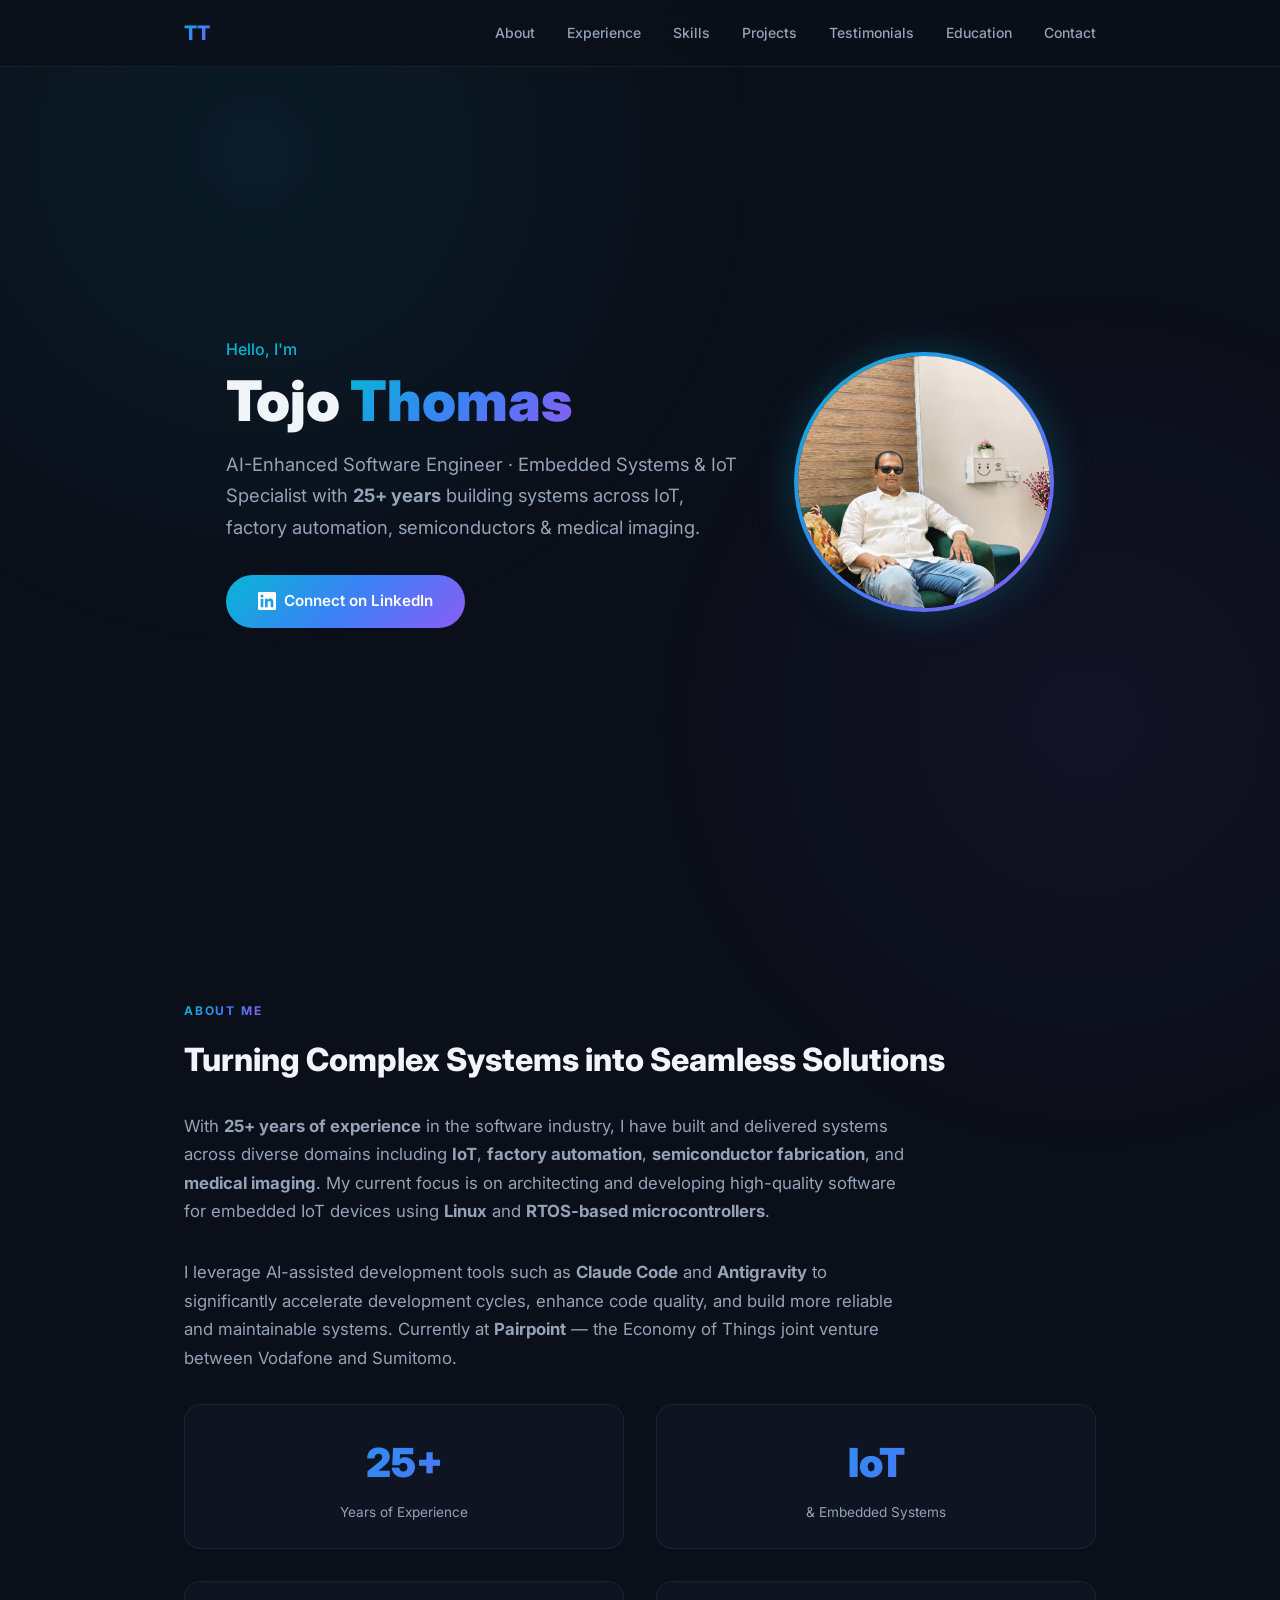
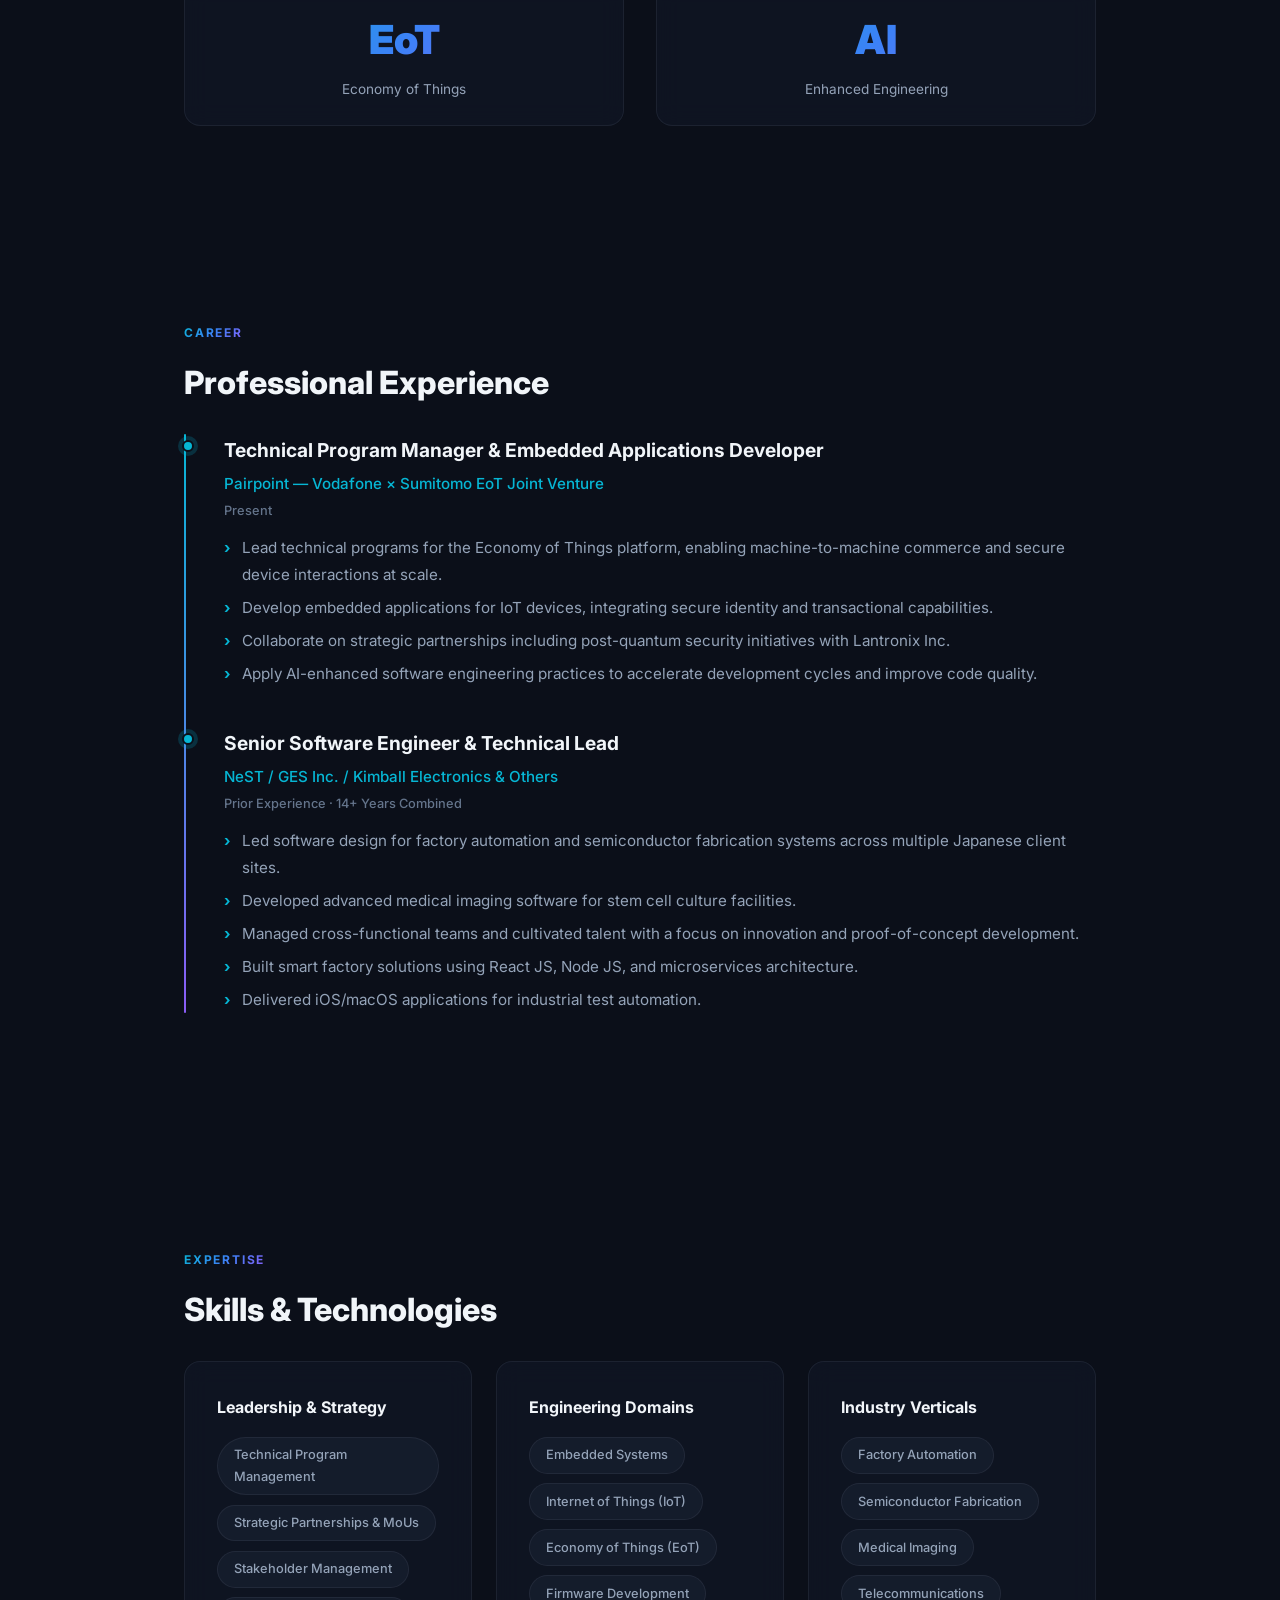
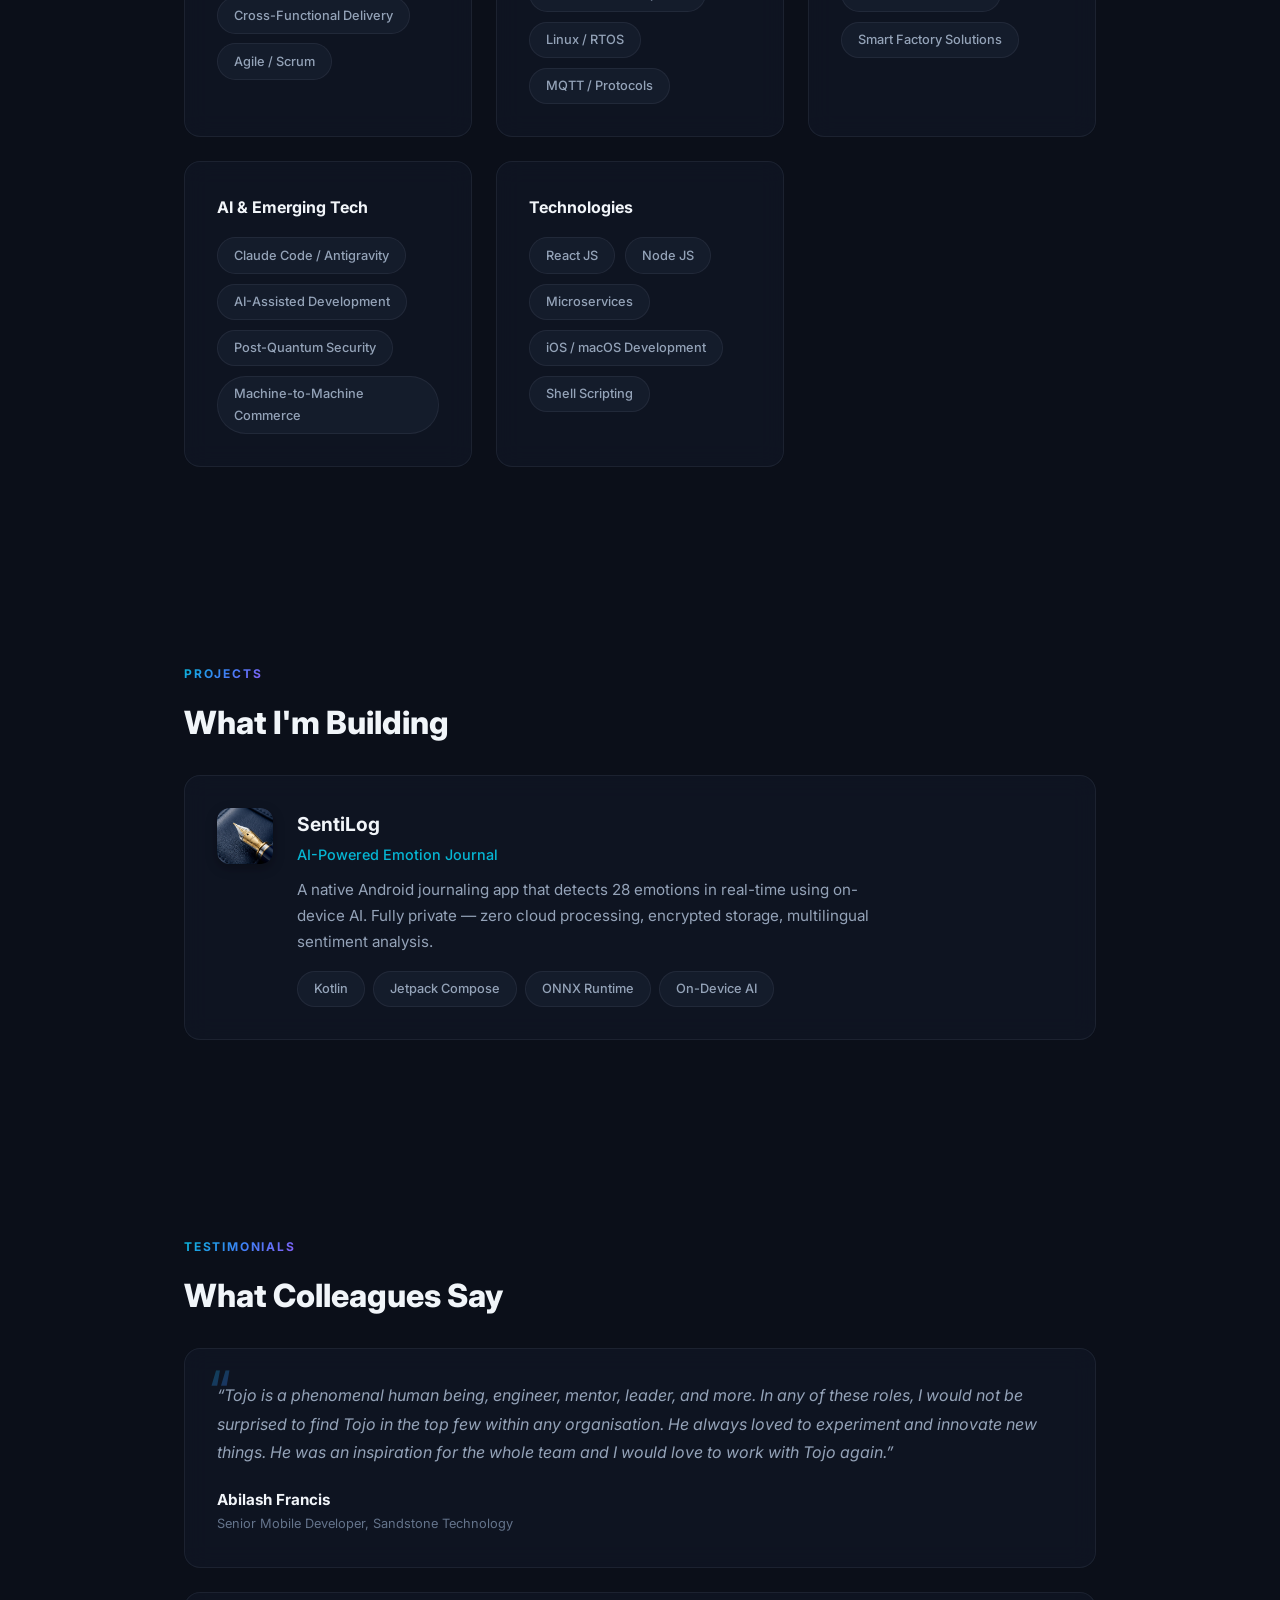
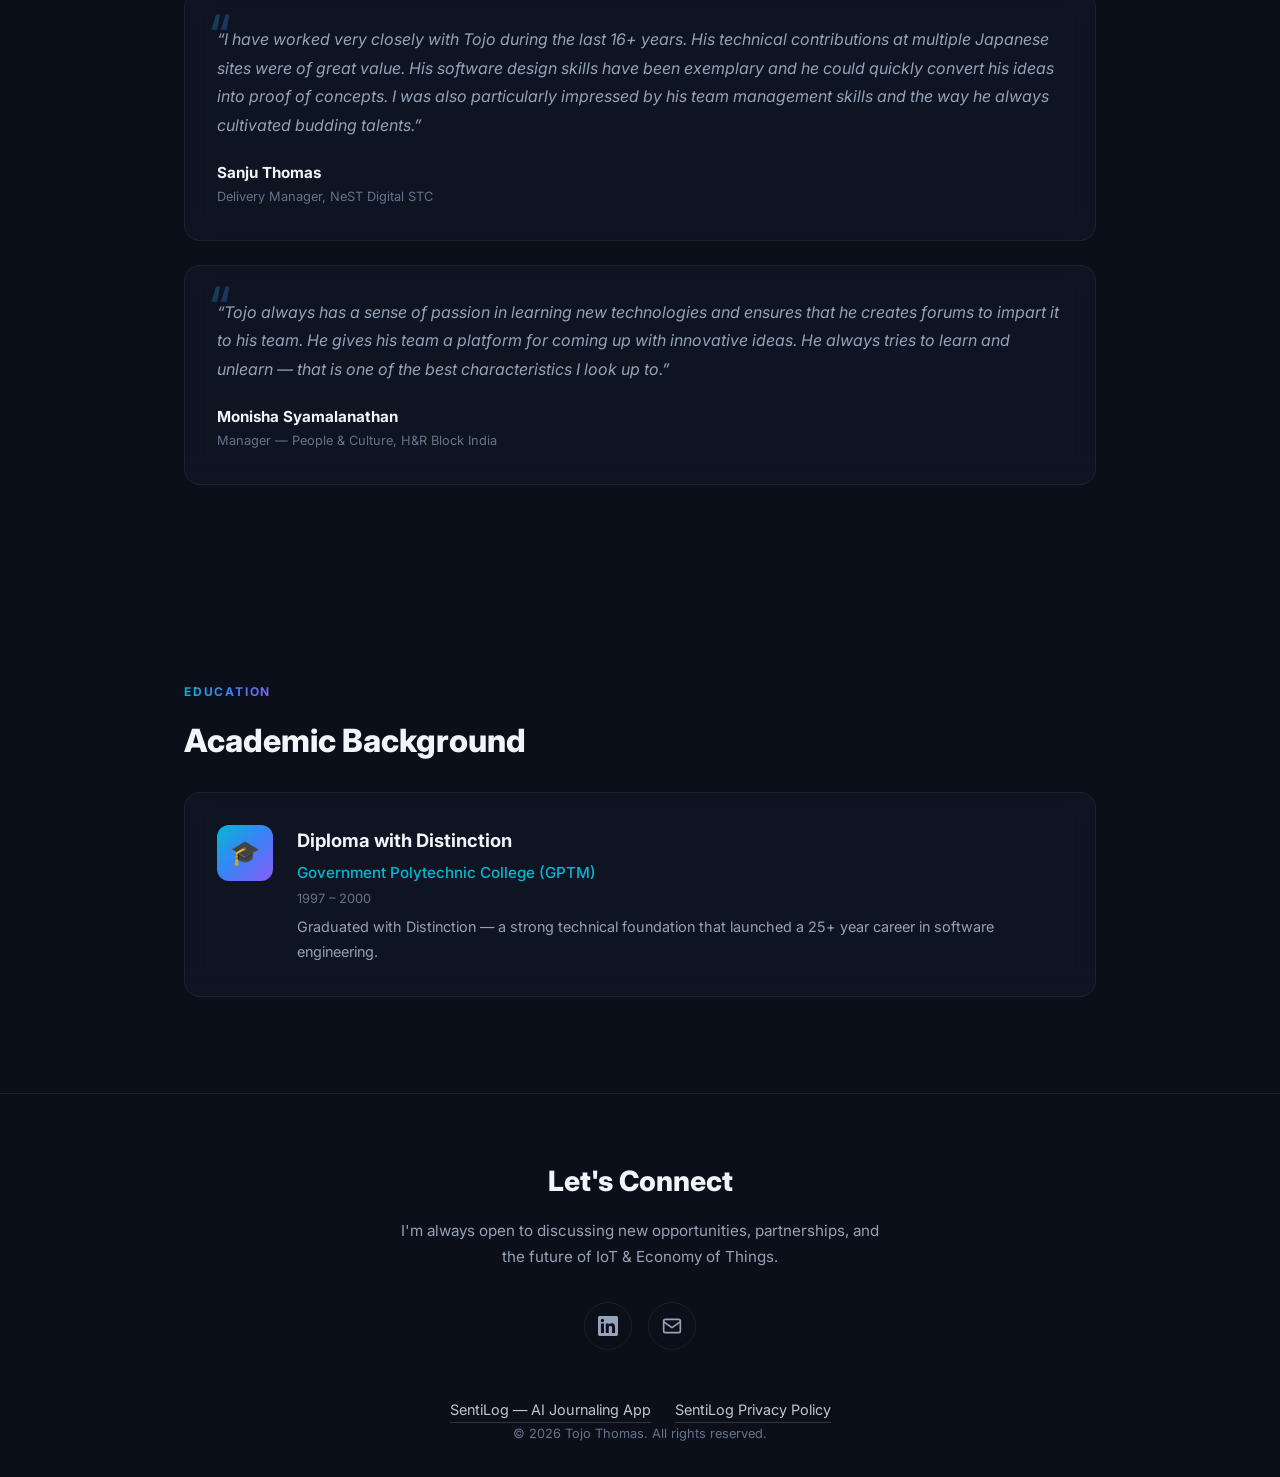
==== index.html @ a6e07355 "Add Projects section with SentiLog showcase + footer app link Co-Authored-By: Claude Opus 4.6 (1M co" ====
<!DOCTYPE html>
<html lang="en">
<head>
  <meta charset="UTF-8" />
  <meta name="viewport" content="width=device-width, initial-scale=1.0" />

  <!-- SEO -->
  <title>Tojo Thomas — AI-Enhanced Software Engineer | Embedded Systems & IoT Specialist</title>
  <meta name="description" content="Tojo Thomas is an AI-Enhanced Software Engineer with 25+ years of experience across IoT, factory automation, semiconductor fabrication, and medical imaging. Specializing in Linux and RTOS-based embedded systems at Pairpoint (Vodafone × Sumitomo)." />
  <meta name="keywords" content="Tojo Thomas, Technical Program Manager, TPM, Embedded Systems, IoT, Economy of Things, Pairpoint, Vodafone, AI Engineering" />
  <meta name="author" content="Tojo Thomas" />
  <meta name="robots" content="index, follow" />
  <link rel="canonical" href="https://tojohere.github.io/" />

  <!-- Open Graph -->
  <meta property="og:type" content="website" />
  <meta property="og:title" content="Tojo Thomas — Technical Program Manager" />
  <meta property="og:description" content="25+ years of experience in embedded systems, IoT, and AI-enhanced software engineering." />
  <meta property="og:image" content="profile-avatar.png" />

  <!-- Twitter Card -->
  <meta name="twitter:card" content="summary_large_image" />
  <meta name="twitter:title" content="Tojo Thomas — Technical Program Manager" />
  <meta name="twitter:description" content="25+ years of experience in embedded systems, IoT, and AI-enhanced software engineering." />

  <!-- Structured Data -->
  <script type="application/ld+json">
  {
    "@context": "https://schema.org",
    "@type": "Person",
    "name": "Tojo Thomas",
    "jobTitle": "Technical Program Manager",
    "worksFor": {
      "@type": "Organization",
      "name": "Pairpoint"
    },
    "knowsAbout": ["Embedded Systems", "IoT", "Economy of Things", "AI-Enhanced Software Engineering", "Post-Quantum Security", "Factory Automation", "Semiconductor Fabrication", "Medical Imaging", "Linux", "RTOS"],
    "alumniOf": {
      "@type": "EducationalOrganization",
      "name": "Government Polytechnic College"
    },
    "address": {
      "@type": "PostalAddress",
      "addressLocality": "Kochi",
      "addressRegion": "Kerala",
      "addressCountry": "India"
    },
    "sameAs": ["https://www.linkedin.com/in/tojo-thomas-tpm/"]
  }
  </script>

  <link rel="stylesheet" href="style.css" />
</head>

<body>

  <!-- ===== Navigation ===== -->
  <nav class="navbar" id="navbar" role="navigation" aria-label="Main navigation">
    <div class="container">
      <a href="#" class="nav-logo" aria-label="Home">TT</a>
      <div class="nav-links" id="navLinks" role="menubar">
        <a href="#about" role="menuitem">About</a>
        <a href="#experience" role="menuitem">Experience</a>
        <a href="#skills" role="menuitem">Skills</a>
        <a href="#projects" role="menuitem">Projects</a>
        <a href="#testimonials" role="menuitem">Testimonials</a>
        <a href="#education" role="menuitem">Education</a>
        <a href="#contact" role="menuitem">Contact</a>
      </div>
      <button class="nav-toggle" id="navToggle" aria-label="Toggle navigation menu" aria-expanded="false">
        <span></span><span></span><span></span>
      </button>
    </div>
  </nav>

  <!-- ===== Hero ===== -->
  <header class="hero" id="hero">
    <div class="container">
      <div class="hero-content">
        <div class="hero-text">
          <p class="greeting">Hello, I'm</p>
          <h1>Tojo <span>Thomas</span></h1>
          <p class="tagline">AI-Enhanced Software Engineer · Embedded Systems &amp; IoT Specialist with <strong>25+ years</strong> building systems across IoT, factory automation, semiconductors &amp; medical imaging.</p>
          <a href="https://www.linkedin.com/in/tojo-thomas-tpm/" target="_blank" rel="noopener noreferrer" class="hero-cta" id="hero-cta">
            <svg width="18" height="18" viewBox="0 0 24 24" fill="currentColor"><path d="M20.447 20.452h-3.554v-5.569c0-1.328-.027-3.037-1.852-3.037-1.853 0-2.136 1.445-2.136 2.939v5.667H9.351V9h3.414v1.561h.046c.477-.9 1.637-1.85 3.37-1.85 3.601 0 4.267 2.37 4.267 5.455v6.286zM5.337 7.433a2.062 2.062 0 01-2.063-2.065 2.064 2.064 0 112.063 2.065zm1.782 13.019H3.555V9h3.564v11.452zM22.225 0H1.771C.792 0 0 .774 0 1.729v20.542C0 23.227.792 24 1.771 24h20.451C23.2 24 24 23.227 24 22.271V1.729C24 .774 23.2 0 22.222 0h.003z"/></svg>
            Connect on LinkedIn
          </a>
        </div>
        <div class="hero-image">
          <img src="profile-avatar.png" alt="Tojo Thomas — Technical Program Manager" width="260" height="260" loading="eager" />
        </div>
      </div>
    </div>
  </header>

  <main>
    <!-- ===== About ===== -->
    <section class="about" id="about">
      <div class="container reveal">
        <span class="section-label">About Me</span>
        <h2 class="section-title">Turning Complex Systems into Seamless Solutions</h2>
        <p class="about-text">
          With <strong>25+ years of experience</strong> in the software industry, I have built and delivered systems across diverse domains including <strong>IoT</strong>, <strong>factory automation</strong>, <strong>semiconductor fabrication</strong>, and <strong>medical imaging</strong>. My current focus is on architecting and developing high-quality software for embedded IoT devices using <strong>Linux</strong> and <strong>RTOS-based microcontrollers</strong>.
        </p>
        <p class="about-text">
          I leverage AI-assisted development tools such as <strong>Claude Code</strong> and <strong>Antigravity</strong> to significantly accelerate development cycles, enhance code quality, and build more reliable and maintainable systems. Currently at <strong>Pairpoint</strong> — the Economy of Things joint venture between Vodafone and Sumitomo.
        </p>
        <div class="about-grid">
          <div class="glass-card stat-card">
            <div class="stat-number">25+</div>
            <div class="stat-label">Years of Experience</div>
          </div>
          <div class="glass-card stat-card">
            <div class="stat-number">IoT</div>
            <div class="stat-label">& Embedded Systems</div>
          </div>
          <div class="glass-card stat-card">
            <div class="stat-number">EoT</div>
            <div class="stat-label">Economy of Things</div>
          </div>
          <div class="glass-card stat-card">
            <div class="stat-number">AI</div>
            <div class="stat-label">Enhanced Engineering</div>
          </div>
        </div>
      </div>
    </section>

    <!-- ===== Experience ===== -->
    <section class="experience" id="experience">
      <div class="container reveal">
        <span class="section-label">Career</span>
        <h2 class="section-title">Professional Experience</h2>
        <div class="timeline">

          <!-- Current Role -->
          <article class="timeline-item">
            <h3 class="role">Technical Program Manager & Embedded Applications Developer</h3>
            <div class="company">Pairpoint — Vodafone × Sumitomo EoT Joint Venture</div>
            <div class="period">Present</div>
            <div class="description">
              <ul>
                <li>Lead technical programs for the Economy of Things platform, enabling machine-to-machine commerce and secure device interactions at scale.</li>
                <li>Develop embedded applications for IoT devices, integrating secure identity and transactional capabilities.</li>
                <li>Collaborate on strategic partnerships including post-quantum security initiatives with Lantronix Inc.</li>
                <li>Apply AI-enhanced software engineering practices to accelerate development cycles and improve code quality.</li>
              </ul>
            </div>
          </article>

          <!-- Previous -->
          <article class="timeline-item">
            <h3 class="role">Senior Software Engineer & Technical Lead</h3>
            <div class="company">NeST / GES Inc. / Kimball Electronics & Others</div>
            <div class="period">Prior Experience · 14+ Years Combined</div>
            <div class="description">
              <ul>
                <li>Led software design for factory automation and semiconductor fabrication systems across multiple Japanese client sites.</li>
                <li>Developed advanced medical imaging software for stem cell culture facilities.</li>
                <li>Managed cross-functional teams and cultivated talent with a focus on innovation and proof-of-concept development.</li>
                <li>Built smart factory solutions using React JS, Node JS, and microservices architecture.</li>
                <li>Delivered iOS/macOS applications for industrial test automation.</li>
              </ul>
            </div>
          </article>

        </div>
      </div>
    </section>

    <!-- ===== Skills ===== -->
    <section class="skills" id="skills">
      <div class="container reveal">
        <span class="section-label">Expertise</span>
        <h2 class="section-title">Skills & Technologies</h2>
        <div class="skills-grid">

          <div class="glass-card skill-group">
            <h3>Leadership & Strategy</h3>
            <div class="skill-tags">
              <span class="skill-tag">Technical Program Management</span>
              <span class="skill-tag">Strategic Partnerships & MoUs</span>
              <span class="skill-tag">Stakeholder Management</span>
              <span class="skill-tag">Cross-Functional Delivery</span>
              <span class="skill-tag">Agile / Scrum</span>
            </div>
          </div>

          <div class="glass-card skill-group">
            <h3>Engineering Domains</h3>
            <div class="skill-tags">
              <span class="skill-tag">Embedded Systems</span>
              <span class="skill-tag">Internet of Things (IoT)</span>
              <span class="skill-tag">Economy of Things (EoT)</span>
              <span class="skill-tag">Firmware Development</span>
              <span class="skill-tag">Linux / RTOS</span>
              <span class="skill-tag">MQTT / Protocols</span>
            </div>
          </div>

          <div class="glass-card skill-group">
            <h3>Industry Verticals</h3>
            <div class="skill-tags">
              <span class="skill-tag">Factory Automation</span>
              <span class="skill-tag">Semiconductor Fabrication</span>
              <span class="skill-tag">Medical Imaging</span>
              <span class="skill-tag">Telecommunications</span>
              <span class="skill-tag">Smart Factory Solutions</span>
            </div>
          </div>

          <div class="glass-card skill-group">
            <h3>AI & Emerging Tech</h3>
            <div class="skill-tags">
              <span class="skill-tag">Claude Code / Antigravity</span>
              <span class="skill-tag">AI-Assisted Development</span>
              <span class="skill-tag">Post-Quantum Security</span>
              <span class="skill-tag">Machine-to-Machine Commerce</span>
            </div>
          </div>

          <div class="glass-card skill-group">
            <h3>Technologies</h3>
            <div class="skill-tags">
              <span class="skill-tag">React JS</span>
              <span class="skill-tag">Node JS</span>
              <span class="skill-tag">Microservices</span>
              <span class="skill-tag">iOS / macOS Development</span>
              <span class="skill-tag">Shell Scripting</span>
            </div>
          </div>

        </div>
      </div>
    </section>

    <!-- ===== Projects ===== -->
    <section class="projects" id="projects">
      <div class="container reveal">
        <span class="section-label">Projects</span>
        <h2 class="section-title">What I'm Building</h2>
        <div class="projects-grid">

          <a href="SentiLog/" class="glass-card project-card">
            <div class="project-icon">
              <img src="SentiLog/sentilog_pen.png" alt="SentiLog" width="56" height="56" style="border-radius: 12px;" />
            </div>
            <div class="project-info">
              <h3>SentiLog</h3>
              <p class="project-tagline">AI-Powered Emotion Journal</p>
              <p class="project-desc">A native Android journaling app that detects 28 emotions in real-time using on-device AI. Fully private — zero cloud processing, encrypted storage, multilingual sentiment analysis.</p>
              <div class="project-tags">
                <span class="skill-tag">Kotlin</span>
                <span class="skill-tag">Jetpack Compose</span>
                <span class="skill-tag">ONNX Runtime</span>
                <span class="skill-tag">On-Device AI</span>
              </div>
            </div>
          </a>

        </div>
      </div>
    </section>

    <!-- ===== Testimonials ===== -->
    <section class="testimonials" id="testimonials">
      <div class="container reveal">
        <span class="section-label">Testimonials</span>
        <h2 class="section-title">What Colleagues Say</h2>
        <div class="testimonials-grid">

          <div class="glass-card testimonial-card">
            <div class="testimonial-text">
              <p>&ldquo;Tojo is a phenomenal human being, engineer, mentor, leader, and more. In any of these roles, I would not be surprised to find Tojo in the top few within any organisation. He always loved to experiment and innovate new things. He was an inspiration for the whole team and I would love to work with Tojo again.&rdquo;</p>
            </div>
            <div class="testimonial-author">
              <div class="author-info">
                <strong>Abilash Francis</strong>
                <span>Senior Mobile Developer, Sandstone Technology</span>
              </div>
            </div>
          </div>

          <div class="glass-card testimonial-card">
            <div class="testimonial-text">
              <p>&ldquo;I have worked very closely with Tojo during the last 16+ years. His technical contributions at multiple Japanese sites were of great value. His software design skills have been exemplary and he could quickly convert his ideas into proof of concepts. I was also particularly impressed by his team management skills and the way he always cultivated budding talents.&rdquo;</p>
            </div>
            <div class="testimonial-author">
              <div class="author-info">
                <strong>Sanju Thomas</strong>
                <span>Delivery Manager, NeST Digital STC</span>
              </div>
            </div>
          </div>

          <div class="glass-card testimonial-card">
            <div class="testimonial-text">
              <p>&ldquo;Tojo always has a sense of passion in learning new technologies and ensures that he creates forums to impart it to his team. He gives his team a platform for coming up with innovative ideas. He always tries to learn and unlearn — that is one of the best characteristics I look up to.&rdquo;</p>
            </div>
            <div class="testimonial-author">
              <div class="author-info">
                <strong>Monisha Syamalanathan</strong>
                <span>Manager — People & Culture, H&R Block India</span>
              </div>
            </div>
          </div>

        </div>
      </div>
    </section>

    <!-- ===== Education ===== -->
    <section class="education" id="education">
      <div class="container reveal">
        <span class="section-label">Education</span>
        <h2 class="section-title">Academic Background</h2>
        <div class="glass-card edu-card">
          <div class="edu-icon">🎓</div>
          <div class="edu-details">
            <h3>Diploma with Distinction</h3>
            <div class="school">Government Polytechnic College (GPTM)</div>
            <div class="edu-period">1997 – 2000</div>
            <p class="edu-note">Graduated with Distinction — a strong technical foundation that launched a 25+ year career in software engineering.</p>
          </div>
        </div>
      </div>
    </section>

  </main>

  <!-- ===== Footer / Contact ===== -->
  <footer class="footer" id="contact">
    <div class="container reveal">
      <h2 class="footer-heading">Let's Connect</h2>
      <p class="footer-sub">I'm always open to discussing new opportunities, partnerships, and the future of IoT &amp; Economy of Things.</p>
      <div class="social-links">
        <a href="https://www.linkedin.com/in/tojo-thomas-tpm/" target="_blank" rel="noopener noreferrer" aria-label="LinkedIn Profile" id="footer-linkedin">
          <svg width="20" height="20" viewBox="0 0 24 24" fill="currentColor"><path d="M20.447 20.452h-3.554v-5.569c0-1.328-.027-3.037-1.852-3.037-1.853 0-2.136 1.445-2.136 2.939v5.667H9.351V9h3.414v1.561h.046c.477-.9 1.637-1.85 3.37-1.85 3.601 0 4.267 2.37 4.267 5.455v6.286zM5.337 7.433a2.062 2.062 0 01-2.063-2.065 2.064 2.064 0 112.063 2.065zm1.782 13.019H3.555V9h3.564v11.452zM22.225 0H1.771C.792 0 0 .774 0 1.729v20.542C0 23.227.792 24 1.771 24h20.451C23.2 24 24 23.227 24 22.271V1.729C24 .774 23.2 0 22.222 0h.003z"/></svg>
        </a>
        <a href="#" aria-label="Send Email" id="footer-email">
          <svg width="20" height="20" viewBox="0 0 24 24" fill="none" stroke="currentColor" stroke-width="2" stroke-linecap="round" stroke-linejoin="round"><rect x="2" y="4" width="20" height="16" rx="2"/><path d="M22 7l-10 7L2 7"/></svg>
        </a>
      </div>
      <div class="footer-links" style="margin-top: 2rem; font-size: 0.9rem; opacity: 0.8; display: flex; gap: 1.5rem; justify-content: center; flex-wrap: wrap;">
        <a href="SentiLog/" style="color: inherit; text-decoration: none; border-bottom: 1px solid rgba(255,255,255,0.2);">SentiLog — AI Journaling App</a>
        <a href="SentiLog/privacy-policy.html" style="color: inherit; text-decoration: none; border-bottom: 1px solid rgba(255,255,255,0.2);">SentiLog Privacy Policy</a>
      </div>
      <p class="copyright">&copy; 2026 Tojo Thomas. All rights reserved.</p>
    </div>
  </footer>

  <!-- ===== Scripts ===== -->
  <script>
    // ---------- Scroll-reveal ----------
    const revealEls = document.querySelectorAll('.reveal');
    const observer = new IntersectionObserver((entries) => {
      entries.forEach(e => {
        if (e.isIntersecting) { e.target.classList.add('visible'); observer.unobserve(e.target); }
      });
    }, { threshold: 0.15 });
    revealEls.forEach(el => observer.observe(el));

    // ---------- Mobile nav toggle ----------
    const toggle = document.getElementById('navToggle');
    const navLinks = document.getElementById('navLinks');
    toggle.addEventListener('click', () => {
      navLinks.classList.toggle('active');
      toggle.setAttribute('aria-expanded', navLinks.classList.contains('active'));
    });
    // Close on link click
    navLinks.querySelectorAll('a').forEach(link => {
      link.addEventListener('click', () => { navLinks.classList.remove('active'); toggle.setAttribute('aria-expanded', 'false'); });
    });

    // ---------- Navbar shrink on scroll ----------
    window.addEventListener('scroll', () => {
      document.getElementById('navbar').style.padding = window.scrollY > 60 ? '0.5rem 0' : '1rem 0';
    });

    // ---------- Email obfuscation (anti-spam) ----------
    (function() {
      var u = 'tojohere'; var d = 'outlook.com';
      var el = document.getElementById('footer-email');
      if (el) { el.href = 'mai' + 'lto:' + u + '@' + d; }
    })();
  </script>

</body>
</html>
---- style.css ----
/* ============================================
   Tojo Thomas — Personal Portfolio
   Premium Dark-Mode Design System
   ============================================ */

/* ---------- Google Font ---------- */
@import url('https://fonts.googleapis.com/css2?family=Inter:wght@300;400;500;600;700;800;900&display=swap');

/* ---------- CSS Custom Properties ---------- */
:root {
  /* Palette */
  --bg-primary:    #0b0f19;
  --bg-secondary:  #111827;
  --bg-card:       rgba(17, 24, 39, 0.65);
  --bg-card-hover: rgba(30, 41, 59, 0.8);
  --text-primary:  #f1f5f9;
  --text-secondary:#94a3b8;
  --text-muted:    #64748b;
  --accent-start:  #06b6d4;   /* cyan-500 */
  --accent-mid:    #3b82f6;   /* blue-500 */
  --accent-end:    #8b5cf6;   /* violet-500 */
  --border-color:  rgba(148,163,184,0.1);
  --gradient:      linear-gradient(135deg, var(--accent-start), var(--accent-mid), var(--accent-end));

  /* Typography */
  --font-family: 'Inter', system-ui, -apple-system, sans-serif;

  /* Spacing */
  --section-gap: 6rem;
  --container-max: 960px;

  /* Effects */
  --card-blur: 12px;
  --transition: 0.3s cubic-bezier(.4,0,.2,1);
}

/* ---------- Reset ---------- */
*, *::before, *::after { box-sizing: border-box; margin: 0; padding: 0; }
html { scroll-behavior: smooth; font-size: 16px; }
body {
  font-family: var(--font-family);
  background: var(--bg-primary);
  color: var(--text-primary);
  line-height: 1.7;
  -webkit-font-smoothing: antialiased;
  overflow-x: hidden;
}
a { color: var(--accent-start); text-decoration: none; transition: color var(--transition); }
a:hover { color: var(--accent-end); }
img { max-width: 100%; display: block; }
ul { list-style: none; }

/* ---------- Background Glow ---------- */
body::before {
  content: '';
  position: fixed;
  top: -40%; left: -20%;
  width: 80vw; height: 80vw;
  background: radial-gradient(circle, rgba(6,182,212,0.08) 0%, transparent 70%);
  pointer-events: none;
  z-index: 0;
}
body::after {
  content: '';
  position: fixed;
  bottom: -30%; right: -20%;
  width: 70vw; height: 70vw;
  background: radial-gradient(circle, rgba(139,92,246,0.06) 0%, transparent 70%);
  pointer-events: none;
  z-index: 0;
}

/* ---------- Utility ---------- */
.container { max-width: var(--container-max); margin: 0 auto; padding: 0 1.5rem; position: relative; z-index: 1; }
.section-label {
  display: inline-block;
  font-size: 0.75rem;
  font-weight: 700;
  letter-spacing: 0.15em;
  text-transform: uppercase;
  background: var(--gradient);
  -webkit-background-clip: text;
  -webkit-text-fill-color: transparent;
  background-clip: text;
  margin-bottom: 0.75rem;
}
.section-title {
  font-size: 2rem;
  font-weight: 800;
  margin-bottom: 1.5rem;
  color: var(--text-primary);
}

/* ---------- Navigation ---------- */
.navbar {
  position: fixed;
  top: 0; left: 0; width: 100%;
  padding: 1rem 0;
  background: rgba(11,15,25,0.75);
  backdrop-filter: blur(16px);
  -webkit-backdrop-filter: blur(16px);
  border-bottom: 1px solid var(--border-color);
  z-index: 1000;
  transition: padding var(--transition);
}
.navbar .container { display: flex; align-items: center; justify-content: space-between; }
.nav-logo {
  font-size: 1.25rem;
  font-weight: 800;
  background: var(--gradient);
  -webkit-background-clip: text;
  -webkit-text-fill-color: transparent;
  background-clip: text;
}
.nav-links { display: flex; gap: 2rem; }
.nav-links a {
  font-size: 0.875rem;
  font-weight: 500;
  color: var(--text-secondary);
  position: relative;
}
.nav-links a::after {
  content: '';
  position: absolute;
  bottom: -4px; left: 0;
  width: 0; height: 2px;
  background: var(--gradient);
  transition: width var(--transition);
}
.nav-links a:hover { color: var(--text-primary); }
.nav-links a:hover::after { width: 100%; }

/* Mobile nav toggle */
.nav-toggle { display: none; background: transparent; border: none; cursor: pointer; }
.nav-toggle span { display: block; width: 24px; height: 2px; background: var(--text-primary); margin: 5px 0; transition: var(--transition); }

/* ---------- Hero Section ---------- */
.hero {
  min-height: 100vh;
  display: flex;
  align-items: center;
  padding: 8rem 0 4rem;
  position: relative;
}
.hero-content { display: flex; align-items: center; gap: 3rem; }
.hero-text { flex: 1; }
.hero-text .greeting {
  font-size: 1rem;
  color: var(--accent-start);
  font-weight: 500;
  margin-bottom: 0.5rem;
  opacity: 0;
  animation: fadeInUp 0.6s ease forwards;
}
.hero-text h1 {
  font-size: 3.5rem;
  font-weight: 900;
  line-height: 1.1;
  margin-bottom: 1rem;
  opacity: 0;
  animation: fadeInUp 0.6s ease 0.15s forwards;
}
.hero-text h1 span {
  background: var(--gradient);
  -webkit-background-clip: text;
  -webkit-text-fill-color: transparent;
  background-clip: text;
}
.hero-text .tagline {
  font-size: 1.15rem;
  color: var(--text-secondary);
  margin-bottom: 2rem;
  max-width: 520px;
  opacity: 0;
  animation: fadeInUp 0.6s ease 0.3s forwards;
}
.hero-cta {
  display: inline-flex;
  align-items: center;
  gap: 0.5rem;
  padding: 0.85rem 2rem;
  background: var(--gradient);
  color: #fff;
  font-weight: 600;
  border-radius: 9999px;
  font-size: 0.95rem;
  transition: transform var(--transition), box-shadow var(--transition);
  opacity: 0;
  animation: fadeInUp 0.6s ease 0.45s forwards;
}
.hero-cta:hover {
  transform: translateY(-2px);
  box-shadow: 0 8px 30px rgba(6,182,212,0.3);
  color: #fff;
}
.hero-image {
  flex-shrink: 0;
  width: 260px; height: 260px;
  border-radius: 50%;
  padding: 4px;
  background: var(--gradient);
  overflow: hidden;
  box-shadow: 0 0 40px rgba(6,182,212,0.25);
  opacity: 0;
  animation: fadeInUp 0.8s ease 0.3s forwards;
}
.hero-image img {
  width: 100%;
  height: 100%;
  object-fit: cover;
  object-position: top center;
  border-radius: 50%;
  display: block;
  background: var(--bg-primary);
}

/* ---------- Glass Card ---------- */
.glass-card {
  background: var(--bg-card);
  backdrop-filter: blur(var(--card-blur));
  -webkit-backdrop-filter: blur(var(--card-blur));
  border: 1px solid var(--border-color);
  border-radius: 1rem;
  padding: 2rem;
  transition: transform var(--transition), border-color var(--transition), box-shadow var(--transition);
}
.glass-card:hover {
  transform: translateY(-4px);
  border-color: rgba(6,182,212,0.25);
  box-shadow: 0 12px 40px rgba(0,0,0,0.3);
}

/* ---------- About Section ---------- */
.about { padding: var(--section-gap) 0; }
.about-grid { display: grid; grid-template-columns: 1fr 1fr; gap: 2rem; margin-top: 1rem; }
.stat-card {
  text-align: center;
  padding: 1.5rem;
}
.stat-card .stat-number {
  font-size: 2.5rem;
  font-weight: 900;
  background: var(--gradient);
  -webkit-background-clip: text;
  -webkit-text-fill-color: transparent;
  background-clip: text;
}
.stat-card .stat-label {
  font-size: 0.85rem;
  color: var(--text-secondary);
  margin-top: 0.25rem;
}
.about-text {
  font-size: 1.05rem;
  color: var(--text-secondary);
  margin-bottom: 2rem;
  max-width: 720px;
}

/* ---------- Experience Section ---------- */
.experience { padding: var(--section-gap) 0; }
.timeline { position: relative; padding-left: 2.5rem; }
.timeline::before {
  content: '';
  position: absolute;
  left: 0; top: 0;
  width: 2px; height: 100%;
  background: linear-gradient(to bottom, var(--accent-start), var(--accent-end));
  border-radius: 2px;
}
.timeline-item { position: relative; margin-bottom: 2.5rem; }
.timeline-item::before {
  content: '';
  position: absolute;
  left: -2.65rem; top: 0.35rem;
  width: 12px; height: 12px;
  border-radius: 50%;
  background: var(--accent-start);
  border: 2px solid var(--bg-primary);
  box-shadow: 0 0 0 4px rgba(6,182,212,0.2);
}
.timeline-item .role { font-size: 1.2rem; font-weight: 700; margin-bottom: 0.25rem; }
.timeline-item .company {
  font-size: 0.95rem;
  color: var(--accent-start);
  font-weight: 500;
  margin-bottom: 0.2rem;
}
.timeline-item .period {
  font-size: 0.8rem;
  color: var(--text-muted);
  margin-bottom: 0.75rem;
  font-weight: 500;
}
.timeline-item .description {
  font-size: 0.95rem;
  color: var(--text-secondary);
  line-height: 1.8;
}
.timeline-item .description li {
  padding-left: 1.1rem;
  position: relative;
  margin-bottom: 0.35rem;
}
.timeline-item .description li::before {
  content: '›';
  position: absolute;
  left: 0;
  color: var(--accent-start);
  font-weight: 700;
}

/* ---------- Skills Section ---------- */
.skills { padding: var(--section-gap) 0; }
.skills-grid { display: grid; grid-template-columns: repeat(auto-fill, minmax(260px, 1fr)); gap: 1.5rem; }
.skill-group h3 {
  font-size: 1rem;
  font-weight: 700;
  margin-bottom: 1rem;
  color: var(--text-primary);
}
.skill-tags { display: flex; flex-wrap: wrap; gap: 0.6rem; }
.skill-tag {
  display: inline-block;
  padding: 0.4rem 1rem;
  font-size: 0.8rem;
  font-weight: 500;
  border-radius: 9999px;
  border: 1px solid var(--border-color);
  color: var(--text-secondary);
  background: rgba(30,41,59,0.4);
  transition: all var(--transition);
}
.skill-tag:hover {
  border-color: var(--accent-start);
  color: var(--accent-start);
  background: rgba(6,182,212,0.08);
  transform: translateY(-2px);
}

/* ---------- Projects Section ---------- */
.projects { padding: var(--section-gap) 0; }
.projects-grid { display: grid; grid-template-columns: 1fr; gap: 1.5rem; }
.project-card {
  display: flex;
  align-items: flex-start;
  gap: 1.5rem;
  text-decoration: none;
  color: inherit;
  cursor: pointer;
}
.project-card:hover { color: inherit; }
.project-icon {
  flex-shrink: 0;
  width: 56px; height: 56px;
  border-radius: 0.75rem;
  overflow: hidden;
  box-shadow: 0 4px 12px rgba(0,0,0,0.3);
}
.project-info h3 {
  font-size: 1.2rem;
  font-weight: 700;
  margin-bottom: 0.15rem;
  color: var(--text-primary);
}
.project-tagline {
  font-size: 0.9rem;
  color: var(--accent-start);
  font-weight: 500;
  margin-bottom: 0.6rem;
}
.project-desc {
  font-size: 0.95rem;
  color: var(--text-secondary);
  line-height: 1.7;
  margin-bottom: 1rem;
  max-width: 600px;
}
.project-card .project-tags { display: flex; flex-wrap: wrap; gap: 0.5rem; }

@media (max-width: 768px) {
  .project-card { flex-direction: column; align-items: center; text-align: center; }
  .project-desc { margin-left: auto; margin-right: auto; }
  .project-card .project-tags { justify-content: center; }
}

/* ---------- Testimonials Section ---------- */
.testimonials { padding: var(--section-gap) 0; }
.testimonials-grid { display: grid; grid-template-columns: 1fr; gap: 1.5rem; }
.testimonial-card { padding: 2rem; }
.testimonial-text {
  font-size: 1rem;
  color: var(--text-secondary);
  line-height: 1.8;
  font-style: italic;
  margin-bottom: 1.25rem;
  position: relative;
}
.testimonial-text::before {
  content: '\201C';
  position: absolute;
  top: -1.2rem;
  left: -0.5rem;
  font-size: 4rem;
  font-style: normal;
  background: var(--gradient);
  -webkit-background-clip: text;
  -webkit-text-fill-color: transparent;
  background-clip: text;
  opacity: 0.3;
  line-height: 1;
}
.testimonial-text p { position: relative; z-index: 1; }
.testimonial-author {
  display: flex;
  align-items: center;
  gap: 0.75rem;
}
.author-info { display: flex; flex-direction: column; }
.author-info strong {
  font-size: 0.95rem;
  color: var(--text-primary);
}
.author-info span {
  font-size: 0.8rem;
  color: var(--text-muted);
}

/* ---------- Education Section ---------- */
.education { padding: var(--section-gap) 0; }
.edu-card {
  display: flex;
  align-items: flex-start;
  gap: 1.5rem;
}
.edu-icon {
  flex-shrink: 0;
  width: 56px; height: 56px;
  border-radius: 0.75rem;
  background: var(--gradient);
  display: flex;
  align-items: center;
  justify-content: center;
  font-size: 1.5rem;
}
.edu-details h3 { font-size: 1.15rem; font-weight: 700; margin-bottom: 0.2rem; }
.edu-details .school { color: var(--accent-start); font-size: 0.95rem; font-weight: 500; }
.edu-details .edu-period { color: var(--text-muted); font-size: 0.8rem; margin-top: 0.15rem; }
.edu-details .edu-note { color: var(--text-secondary); font-size: 0.9rem; margin-top: 0.35rem; }

/* ---------- Contact / Footer ---------- */
.footer {
  padding: 4rem 0 2rem;
  border-top: 1px solid var(--border-color);
  text-align: center;
}
.footer-heading {
  font-size: 1.75rem;
  font-weight: 800;
  margin-bottom: 0.75rem;
}
.footer-sub {
  color: var(--text-secondary);
  font-size: 0.95rem;
  margin-bottom: 2rem;
  max-width: 480px;
  margin-left: auto; margin-right: auto;
}
.social-links { display: flex; justify-content: center; gap: 1rem; margin-bottom: 3rem; }
.social-links a {
  display: inline-flex;
  align-items: center;
  justify-content: center;
  width: 48px; height: 48px;
  border-radius: 50%;
  border: 1px solid var(--border-color);
  color: var(--text-secondary);
  font-size: 1.2rem;
  transition: all var(--transition);
}
.social-links a:hover {
  border-color: var(--accent-start);
  color: var(--accent-start);
  background: rgba(6,182,212,0.08);
  transform: translateY(-3px);
}
.copyright {
  font-size: 0.8rem;
  color: var(--text-muted);
}

/* ---------- Scroll Animations ---------- */
.reveal {
  opacity: 0;
  transform: translateY(30px);
  transition: opacity 0.7s ease, transform 0.7s ease;
}
.reveal.visible {
  opacity: 1;
  transform: translateY(0);
}

/* ---------- Keyframes ---------- */
@keyframes fadeInUp {
  from { opacity: 0; transform: translateY(24px); }
  to   { opacity: 1; transform: translateY(0); }
}

/* ---------- Responsive ---------- */
@media (max-width: 768px) {
  .hero-content { flex-direction: column-reverse; text-align: center; }
  .hero-text .tagline { margin-left: auto; margin-right: auto; }
  .hero-text h1 { font-size: 2.5rem; }
  .hero-image { width: 180px; height: 180px; }
  .about-grid { grid-template-columns: 1fr; }
  .nav-links { display: none; }
  .nav-links.active { display: flex; flex-direction: column; position: absolute; top: 100%; left: 0; width: 100%; background: rgba(11,15,25,0.95); padding: 1rem 1.5rem; gap: 1rem; border-bottom: 1px solid var(--border-color); }
  .nav-toggle { display: block; }
  .section-title { font-size: 1.6rem; }
  .skills-grid { grid-template-columns: 1fr; }
  .edu-card { flex-direction: column; align-items: center; text-align: center; }
}
@media (max-width: 480px) {
  .hero-text h1 { font-size: 2rem; }
  .stat-card .stat-number { font-size: 2rem; }
}
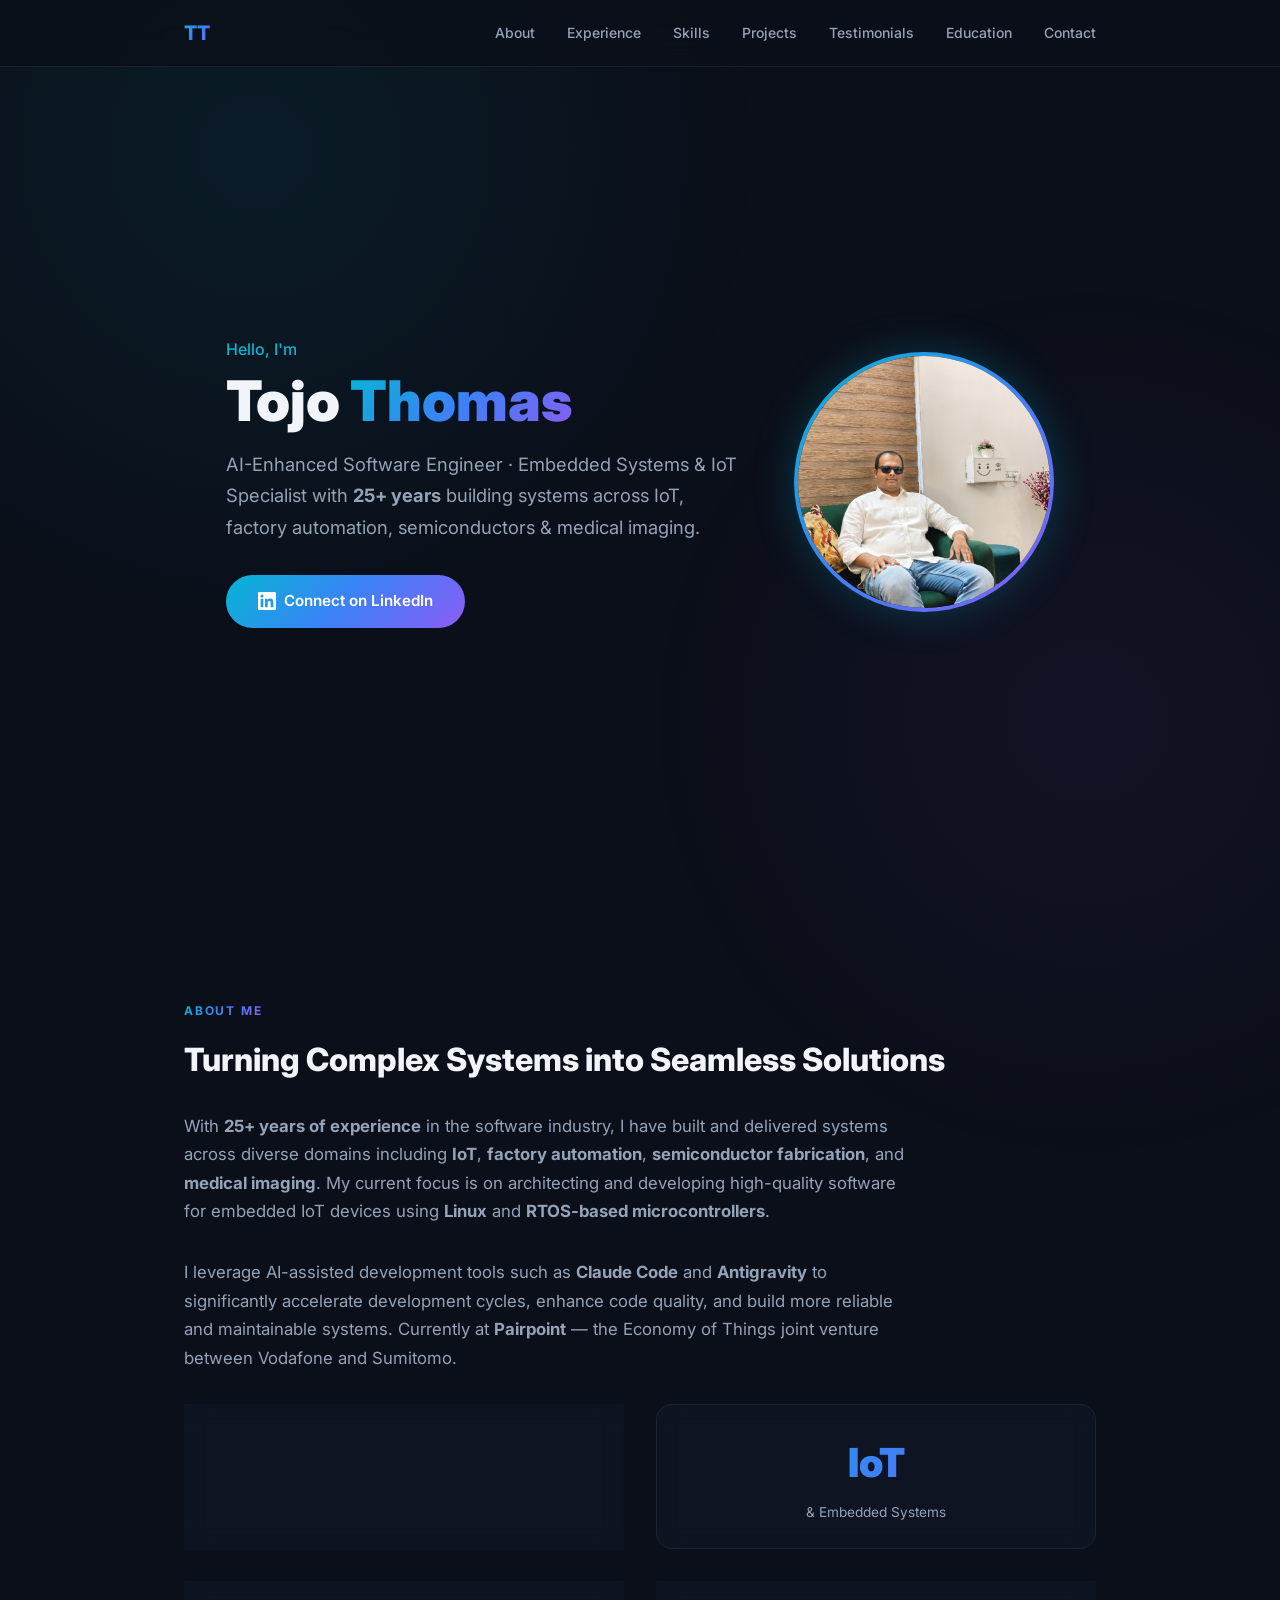
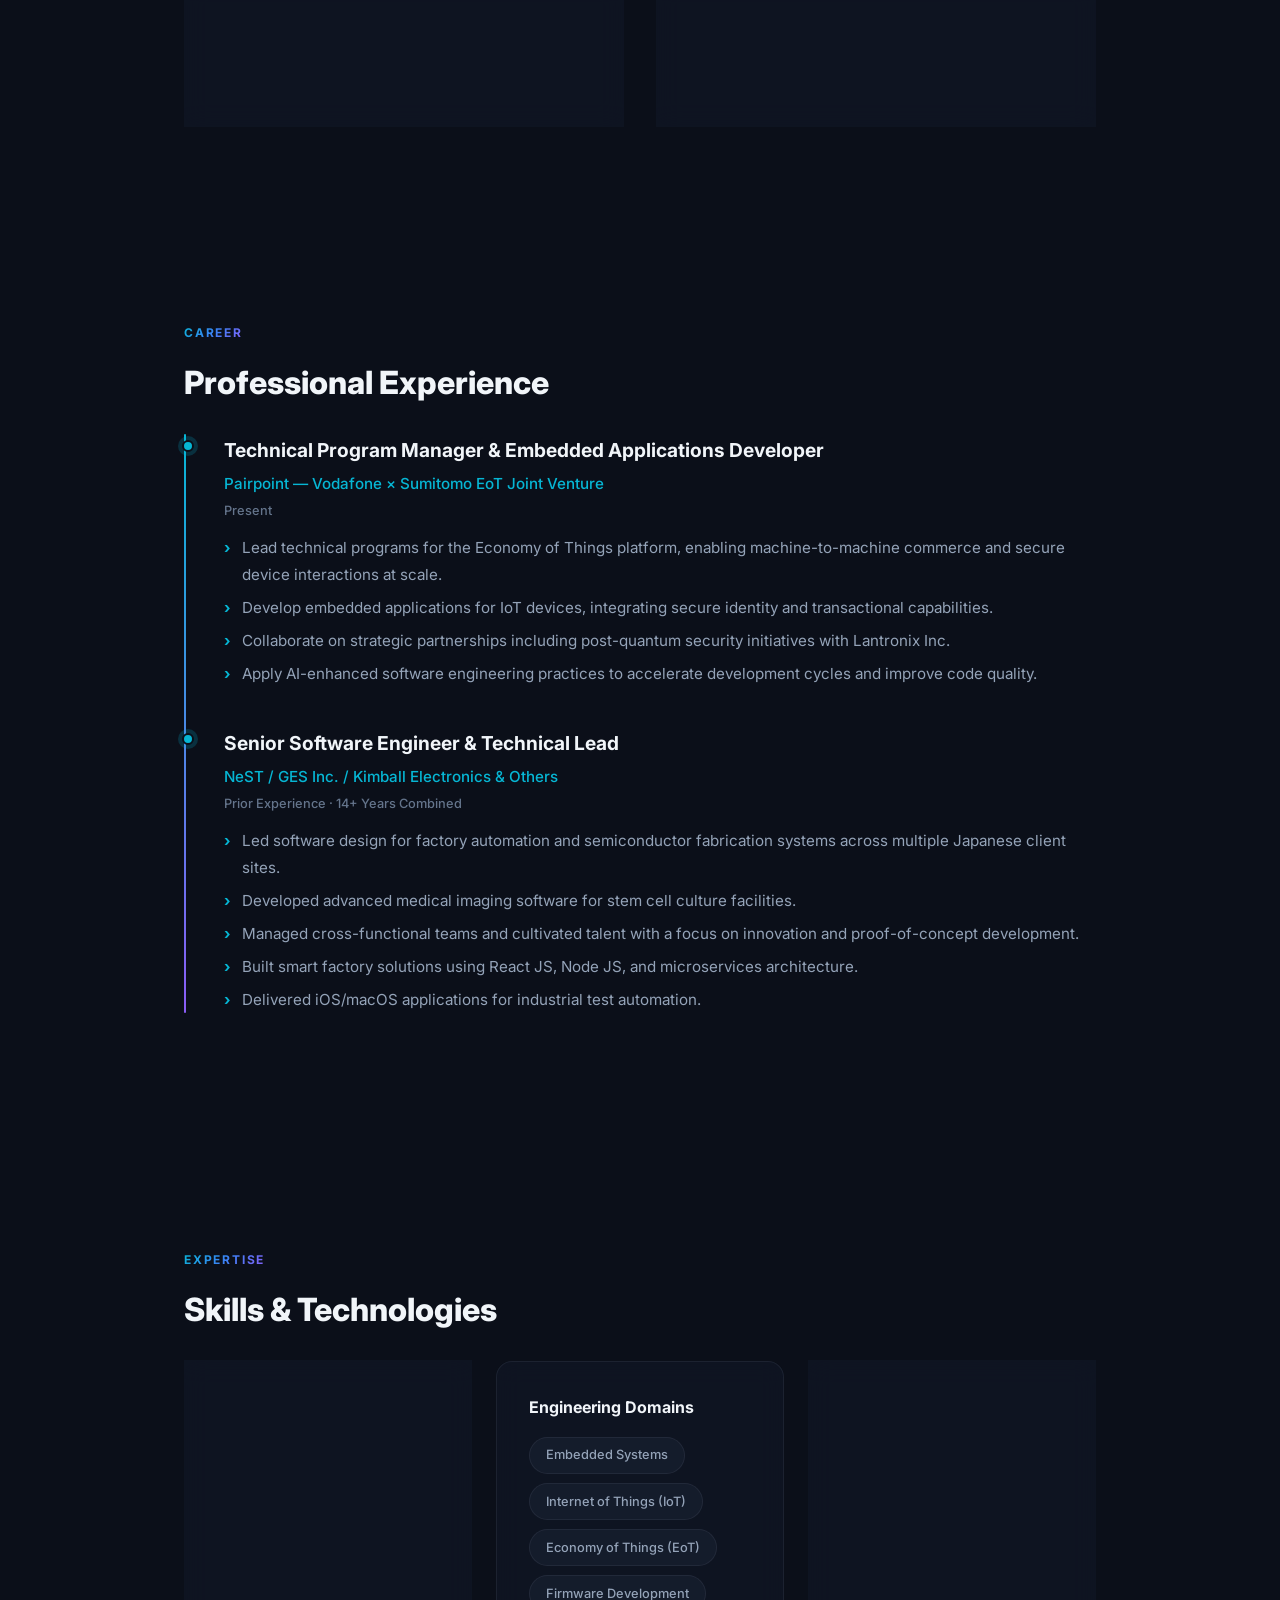
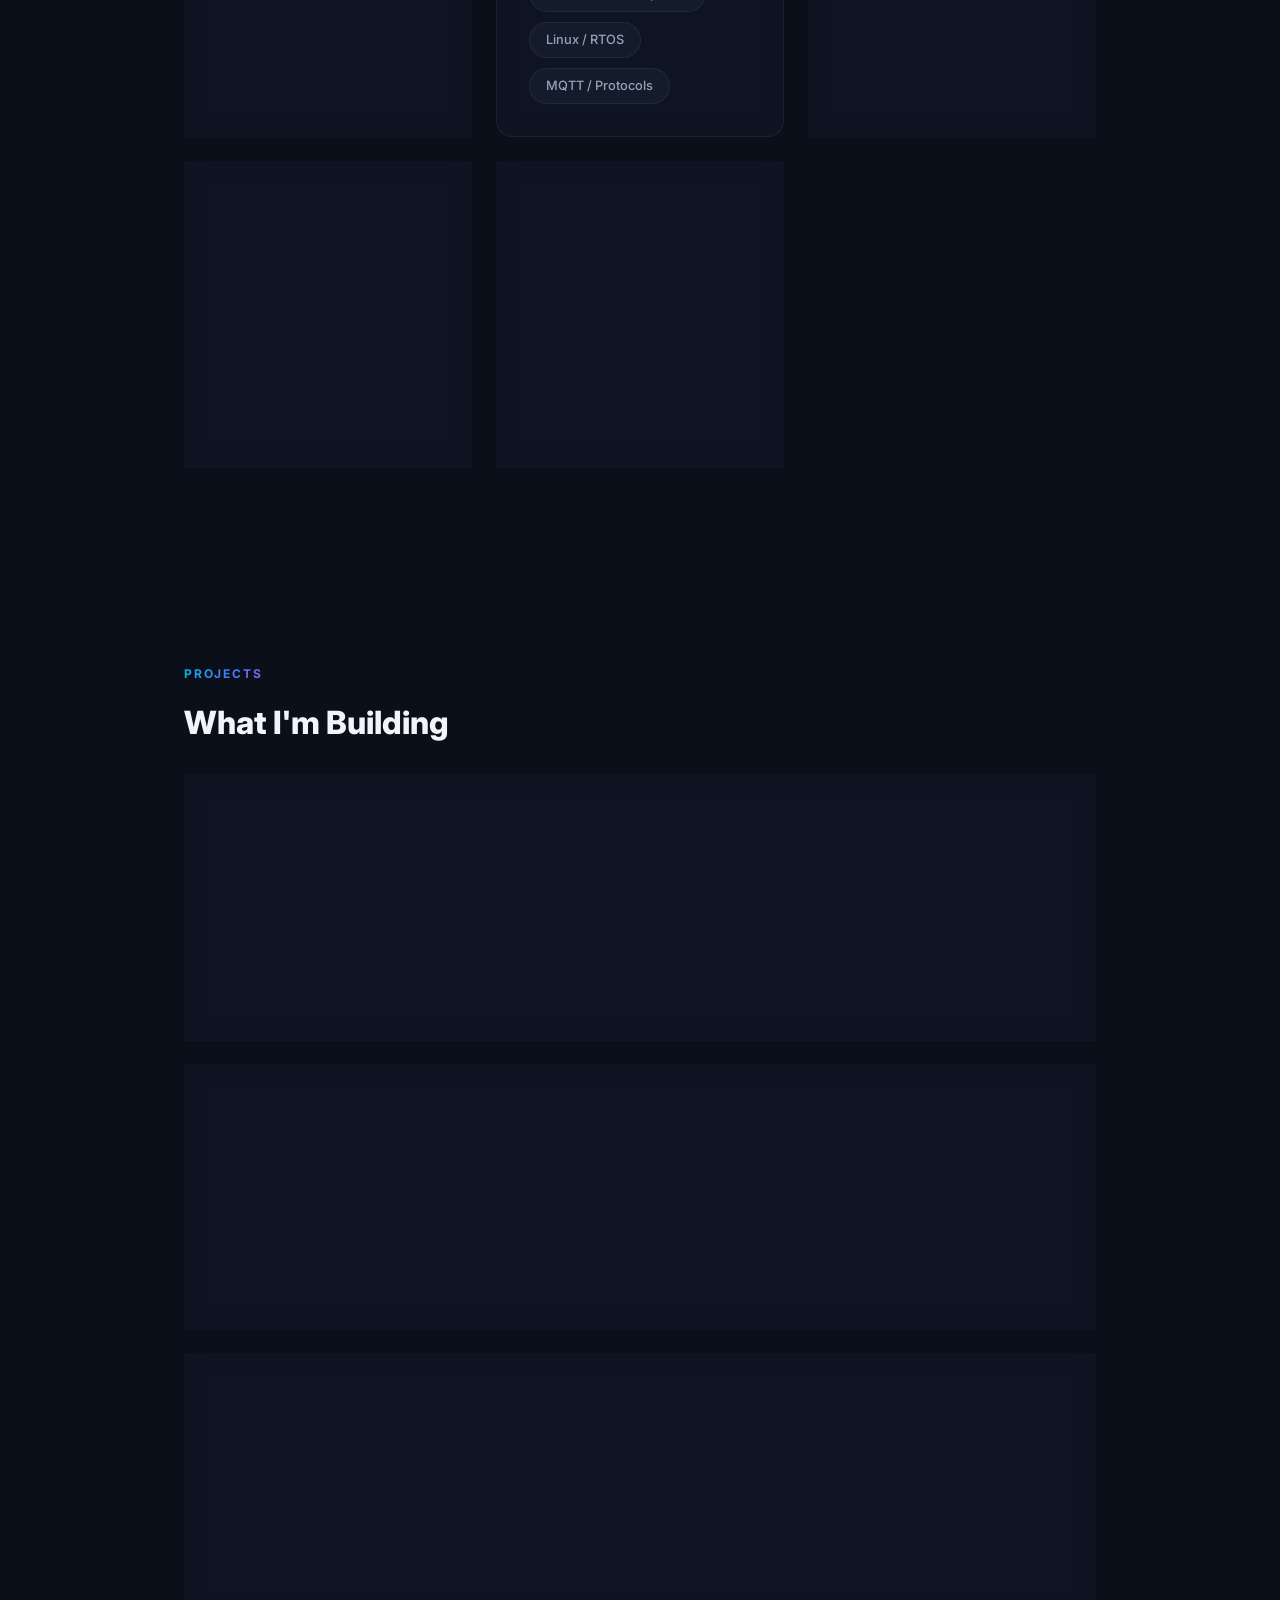
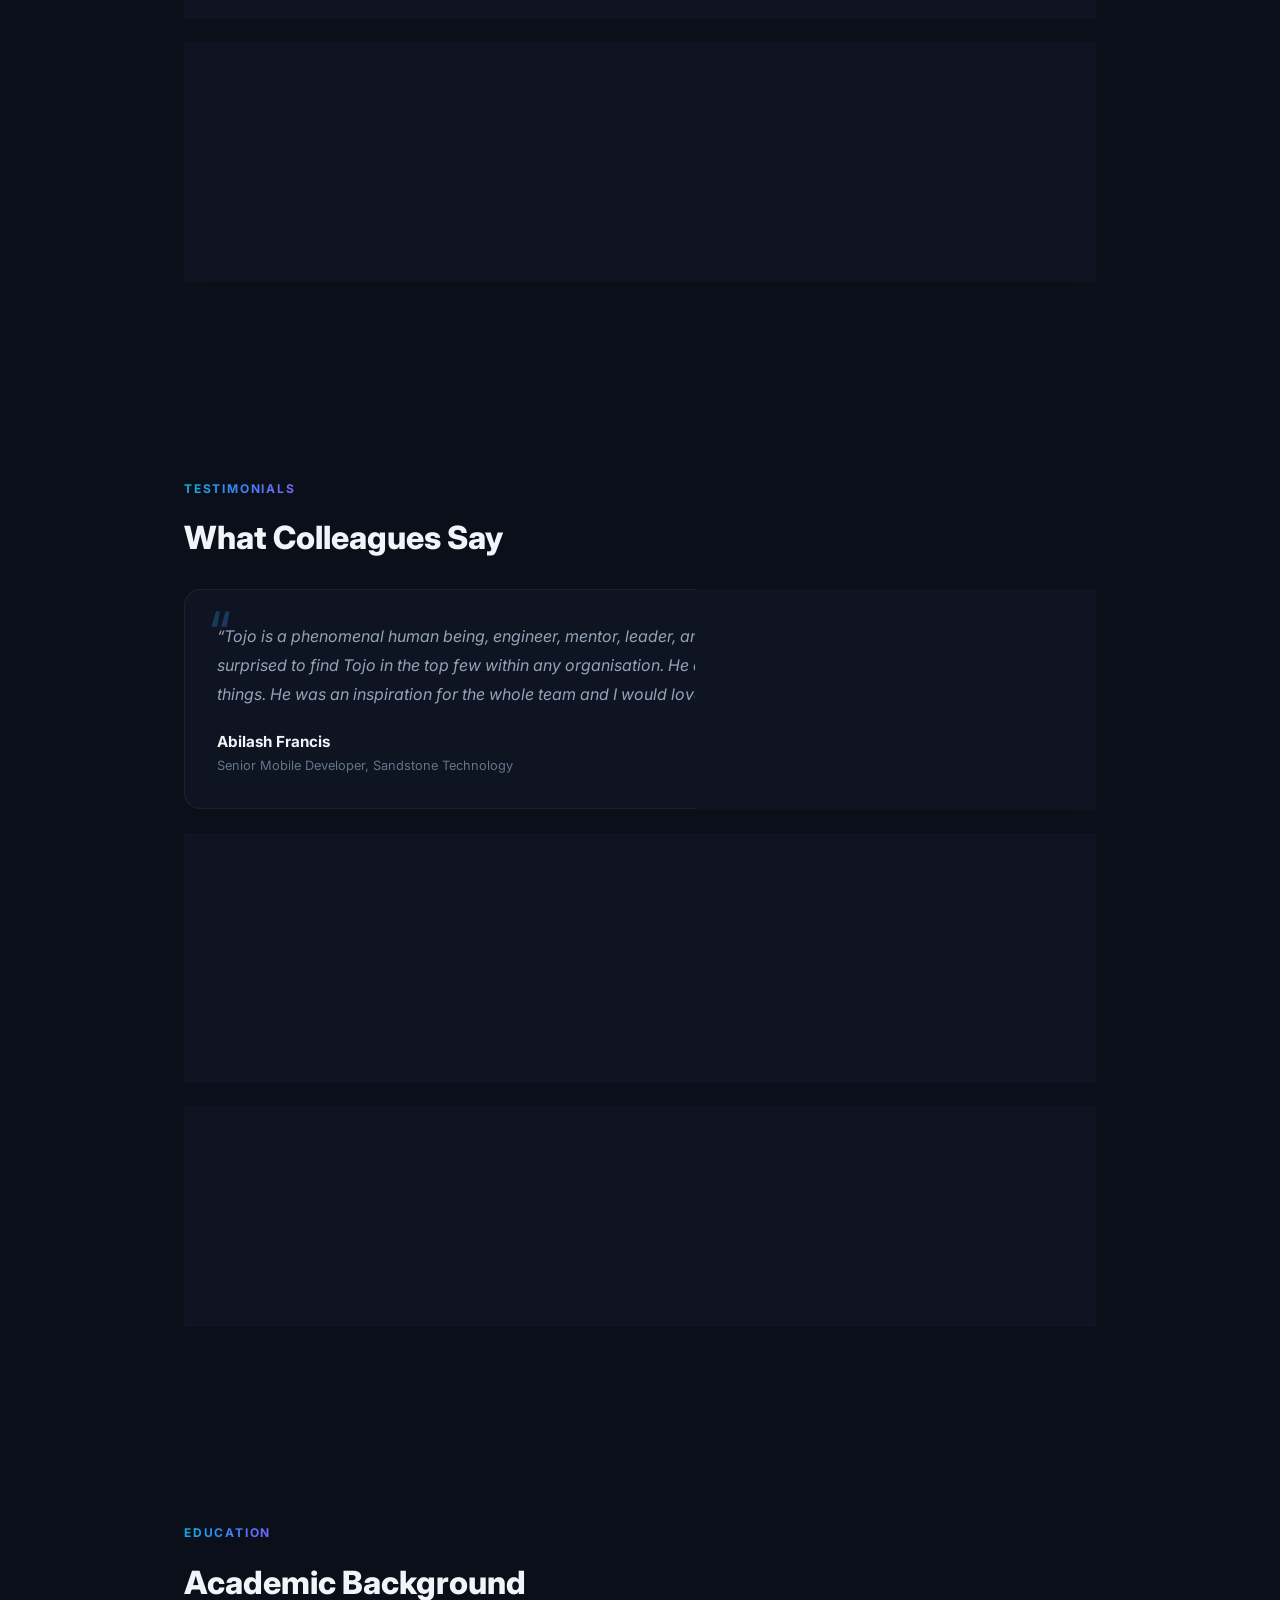
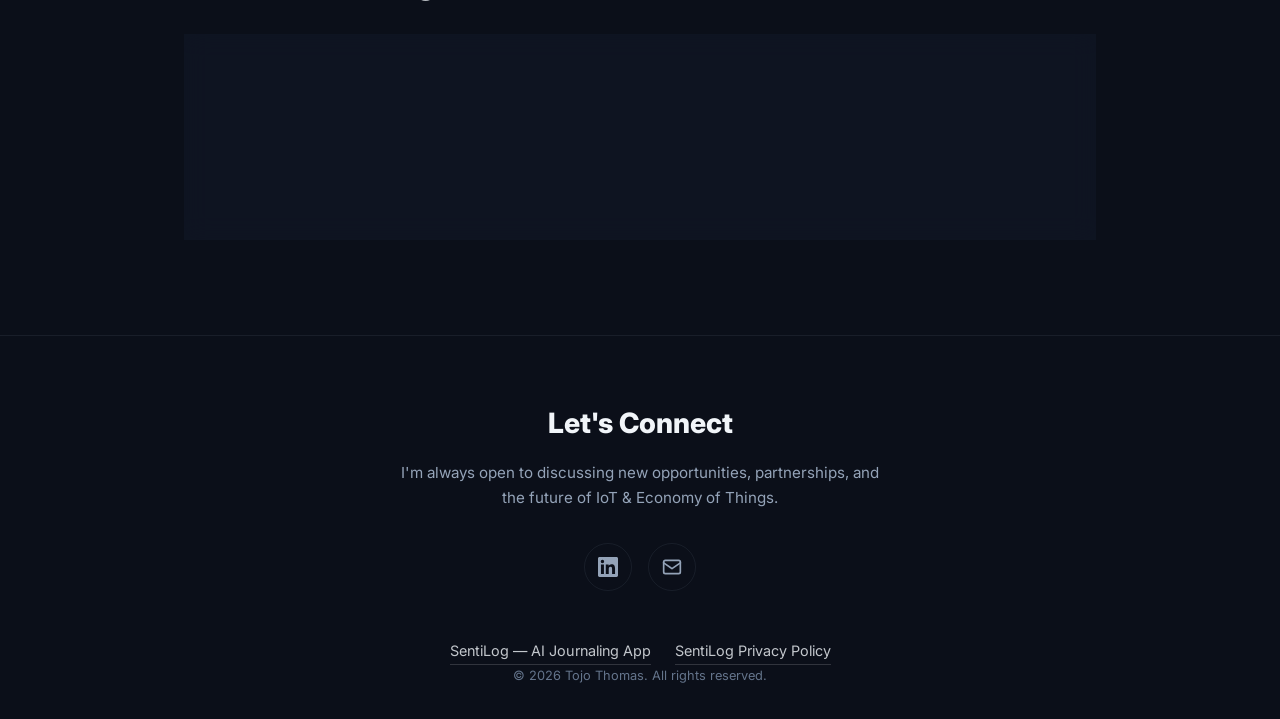
==== commit c497aa97: "Add HuggingFace ML models (DE/JA/KO) to Projects section Co-Authored-By: Claude Opus 4.6 (1M context" ====
--- a/index.html
+++ b/index.html
@@ -258,6 +258,57 @@
             </div>
           </a>
 
+          <a href="https://huggingface.co/tojohere/goemotions-de-xlm-roberta-base" target="_blank" rel="noopener noreferrer" class="glass-card project-card">
+            <div class="project-icon hf-icon">
+              <svg viewBox="0 0 120 120" width="56" height="56" xmlns="http://www.w3.org/2000/svg"><rect width="120" height="120" rx="16" fill="#FFD21E"/><path d="M40 68c-4 0-7-3-7-7s3-7 7-7c2 0 4 1 5 3" stroke="#1a1a2e" stroke-width="4" fill="none" stroke-linecap="round"/><path d="M80 68c4 0 7-3 7-7s-3-7-7-7c-2 0-4 1-5 3" stroke="#1a1a2e" stroke-width="4" fill="none" stroke-linecap="round"/><circle cx="44" cy="52" r="4" fill="#1a1a2e"/><circle cx="76" cy="52" r="4" fill="#1a1a2e"/><path d="M48 76c0 0 6 8 24 0" stroke="#1a1a2e" stroke-width="4" fill="none" stroke-linecap="round"/></svg>
+            </div>
+            <div class="project-info">
+              <h3>GoEmotions DE — XLM-RoBERTa</h3>
+              <p class="project-tagline">German Emotion Classification Model</p>
+              <p class="project-desc">Fine-tuned XLM-RoBERTa-base for 28-emotion detection in German text. Trained on translated GoEmotions + 10K native GermEval samples. F1 0.447, top-1 accuracy 69%.</p>
+              <div class="project-tags">
+                <span class="skill-tag">Transformers</span>
+                <span class="skill-tag">PyTorch</span>
+                <span class="skill-tag">ONNX</span>
+                <span class="skill-tag">German NLP</span>
+              </div>
+            </div>
+          </a>
+
+          <a href="https://huggingface.co/tojohere/goemotions-ja-xlm-roberta-base" target="_blank" rel="noopener noreferrer" class="glass-card project-card">
+            <div class="project-icon hf-icon">
+              <svg viewBox="0 0 120 120" width="56" height="56" xmlns="http://www.w3.org/2000/svg"><rect width="120" height="120" rx="16" fill="#FFD21E"/><path d="M40 68c-4 0-7-3-7-7s3-7 7-7c2 0 4 1 5 3" stroke="#1a1a2e" stroke-width="4" fill="none" stroke-linecap="round"/><path d="M80 68c4 0 7-3 7-7s-3-7-7-7c-2 0-4 1-5 3" stroke="#1a1a2e" stroke-width="4" fill="none" stroke-linecap="round"/><circle cx="44" cy="52" r="4" fill="#1a1a2e"/><circle cx="76" cy="52" r="4" fill="#1a1a2e"/><path d="M48 76c0 0 6 8 24 0" stroke="#1a1a2e" stroke-width="4" fill="none" stroke-linecap="round"/></svg>
+            </div>
+            <div class="project-info">
+              <h3>GoEmotions JA — XLM-RoBERTa</h3>
+              <p class="project-tagline">Japanese Emotion Classification Model</p>
+              <p class="project-desc">Fine-tuned XLM-RoBERTa-base for 28-emotion detection in Japanese text. Trained on translated GoEmotions + 35K native WRIME samples. F1 0.396, top-1 accuracy 56%.</p>
+              <div class="project-tags">
+                <span class="skill-tag">Transformers</span>
+                <span class="skill-tag">PyTorch</span>
+                <span class="skill-tag">ONNX</span>
+                <span class="skill-tag">Japanese NLP</span>
+              </div>
+            </div>
+          </a>
+
+          <a href="https://huggingface.co/tojohere/goemotions-ko-xlm-roberta-base" target="_blank" rel="noopener noreferrer" class="glass-card project-card">
+            <div class="project-icon hf-icon">
+              <svg viewBox="0 0 120 120" width="56" height="56" xmlns="http://www.w3.org/2000/svg"><rect width="120" height="120" rx="16" fill="#FFD21E"/><path d="M40 68c-4 0-7-3-7-7s3-7 7-7c2 0 4 1 5 3" stroke="#1a1a2e" stroke-width="4" fill="none" stroke-linecap="round"/><path d="M80 68c4 0 7-3 7-7s-3-7-7-7c-2 0-4 1-5 3" stroke="#1a1a2e" stroke-width="4" fill="none" stroke-linecap="round"/><circle cx="44" cy="52" r="4" fill="#1a1a2e"/><circle cx="76" cy="52" r="4" fill="#1a1a2e"/><path d="M48 76c0 0 6 8 24 0" stroke="#1a1a2e" stroke-width="4" fill="none" stroke-linecap="round"/></svg>
+            </div>
+            <div class="project-info">
+              <h3>GoEmotions KO — XLM-RoBERTa</h3>
+              <p class="project-tagline">Korean Emotion Classification Model</p>
+              <p class="project-desc">Fine-tuned XLM-RoBERTa-base for 28-emotion detection in Korean text. Trained on translated GoEmotions + 50K native KOTE samples. F1 0.568, top-1 accuracy 68%.</p>
+              <div class="project-tags">
+                <span class="skill-tag">Transformers</span>
+                <span class="skill-tag">PyTorch</span>
+                <span class="skill-tag">ONNX</span>
+                <span class="skill-tag">Korean NLP</span>
+              </div>
+            </div>
+          </a>
+
         </div>
       </div>
     </section>
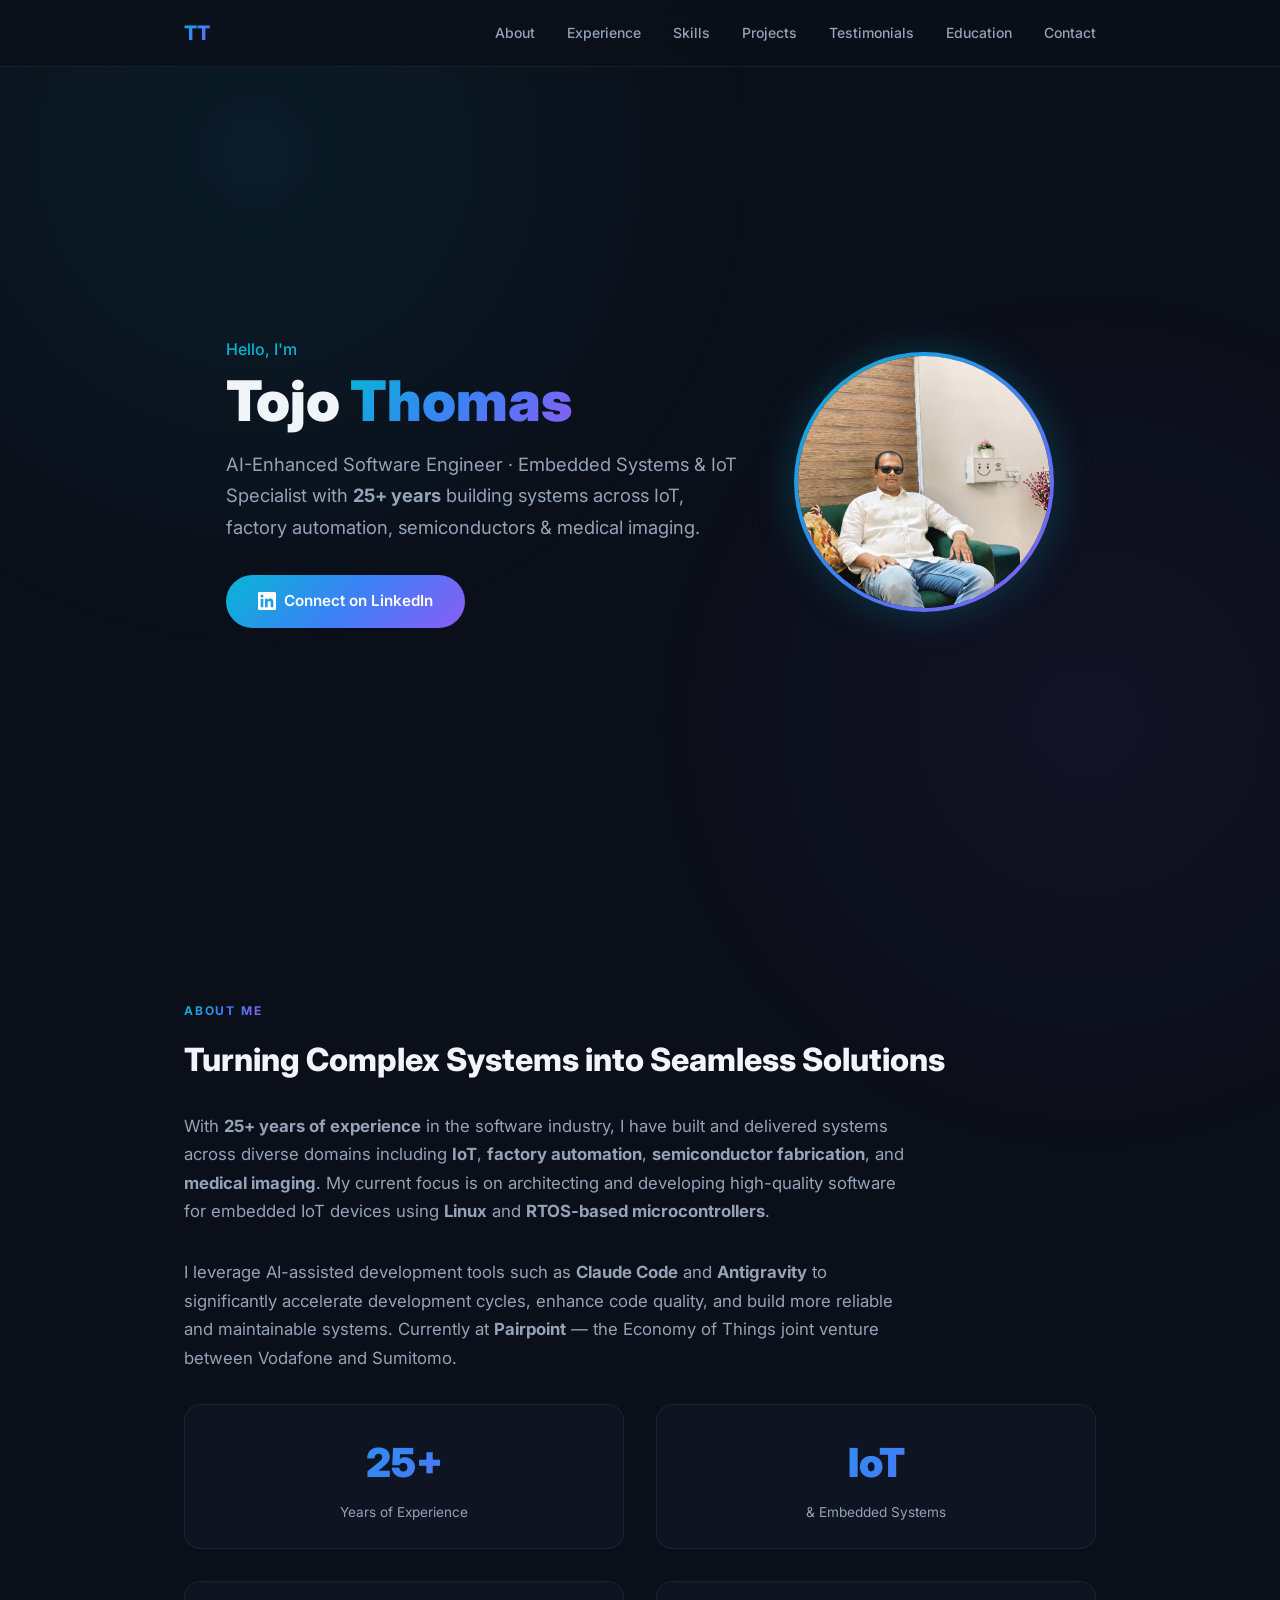
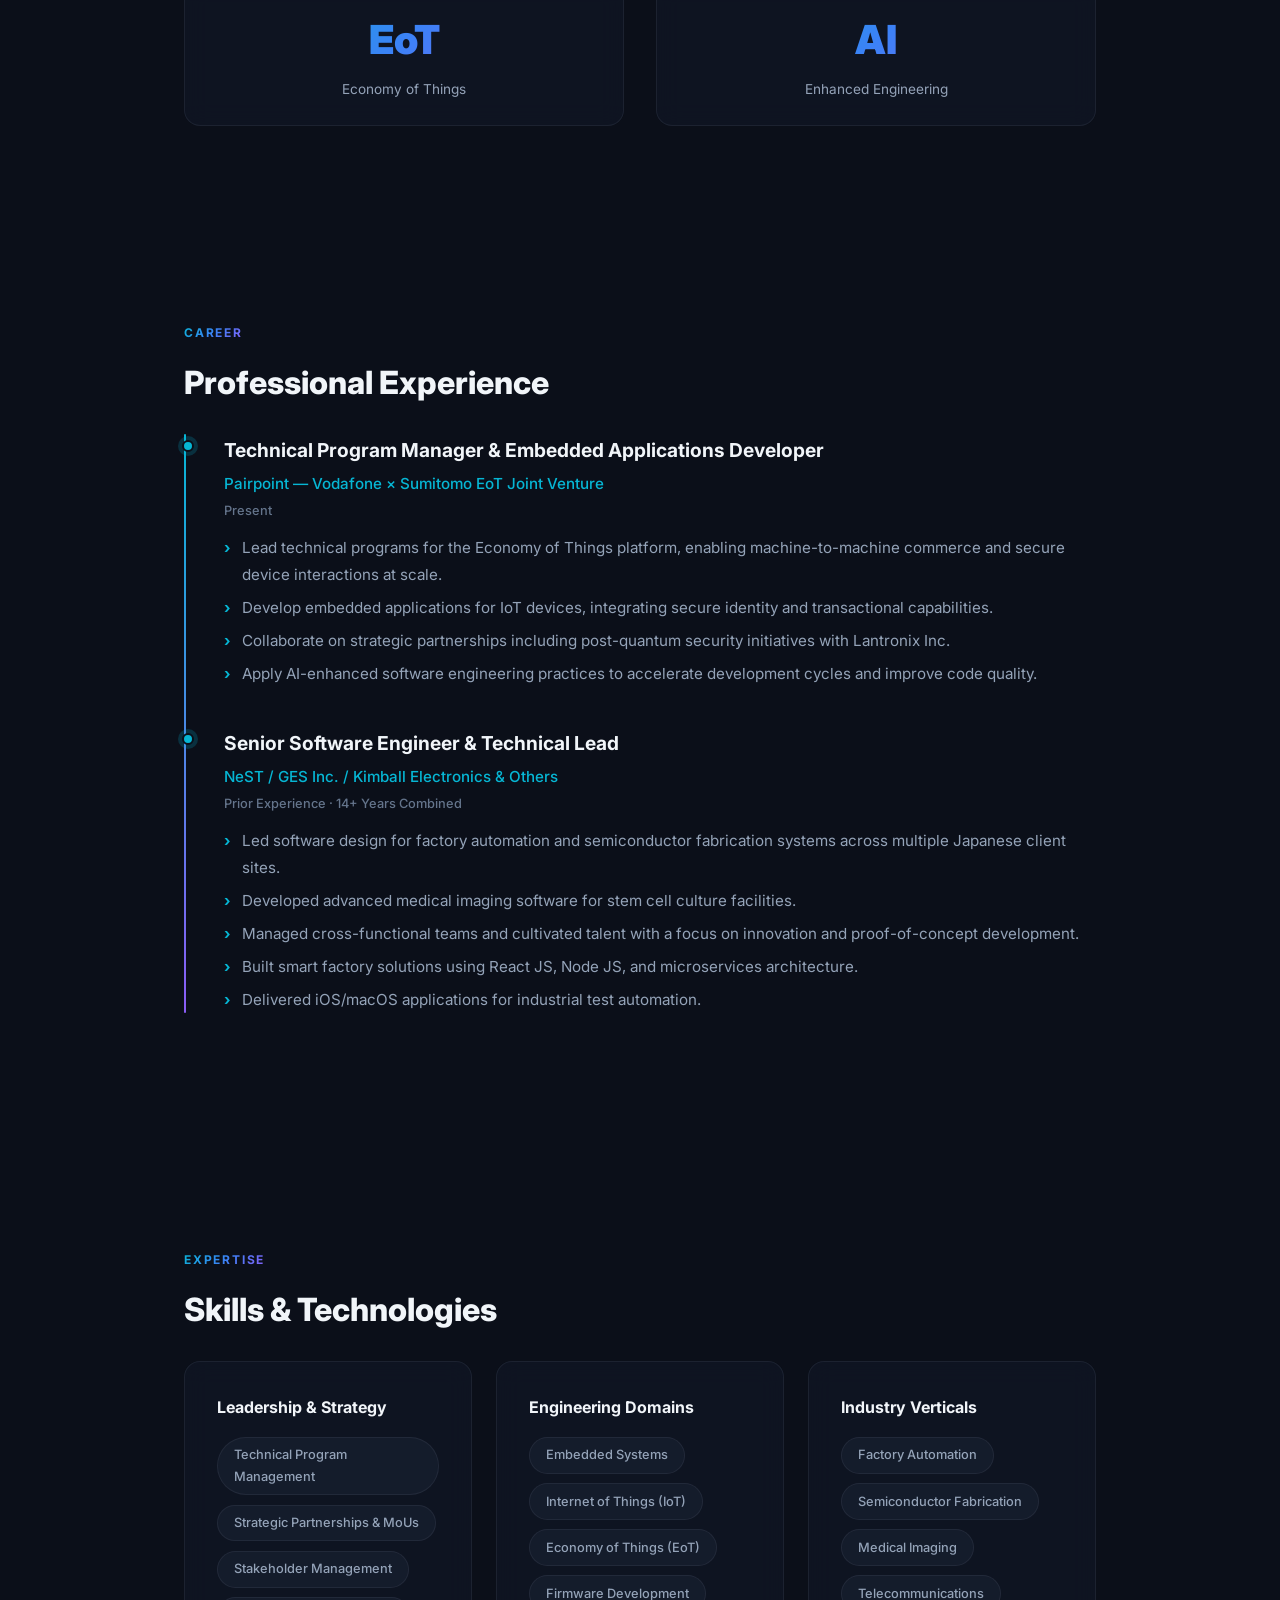
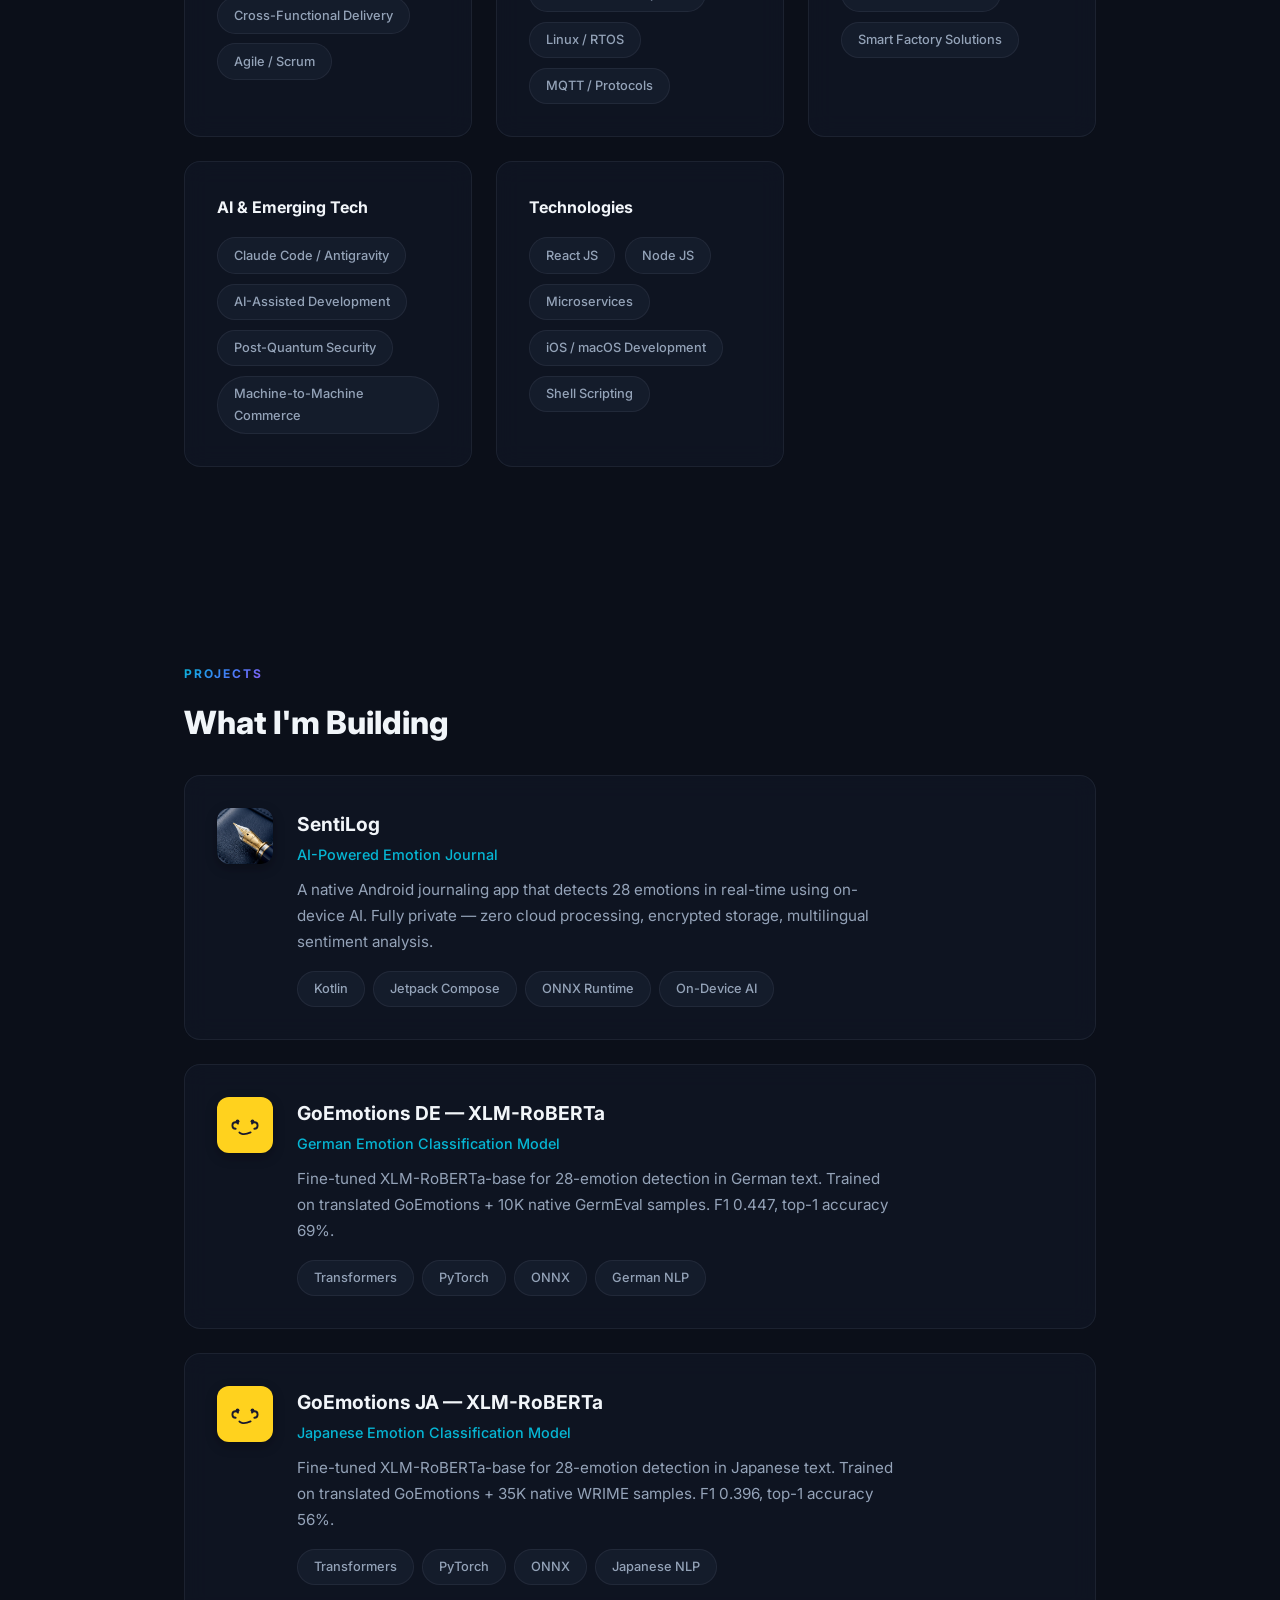
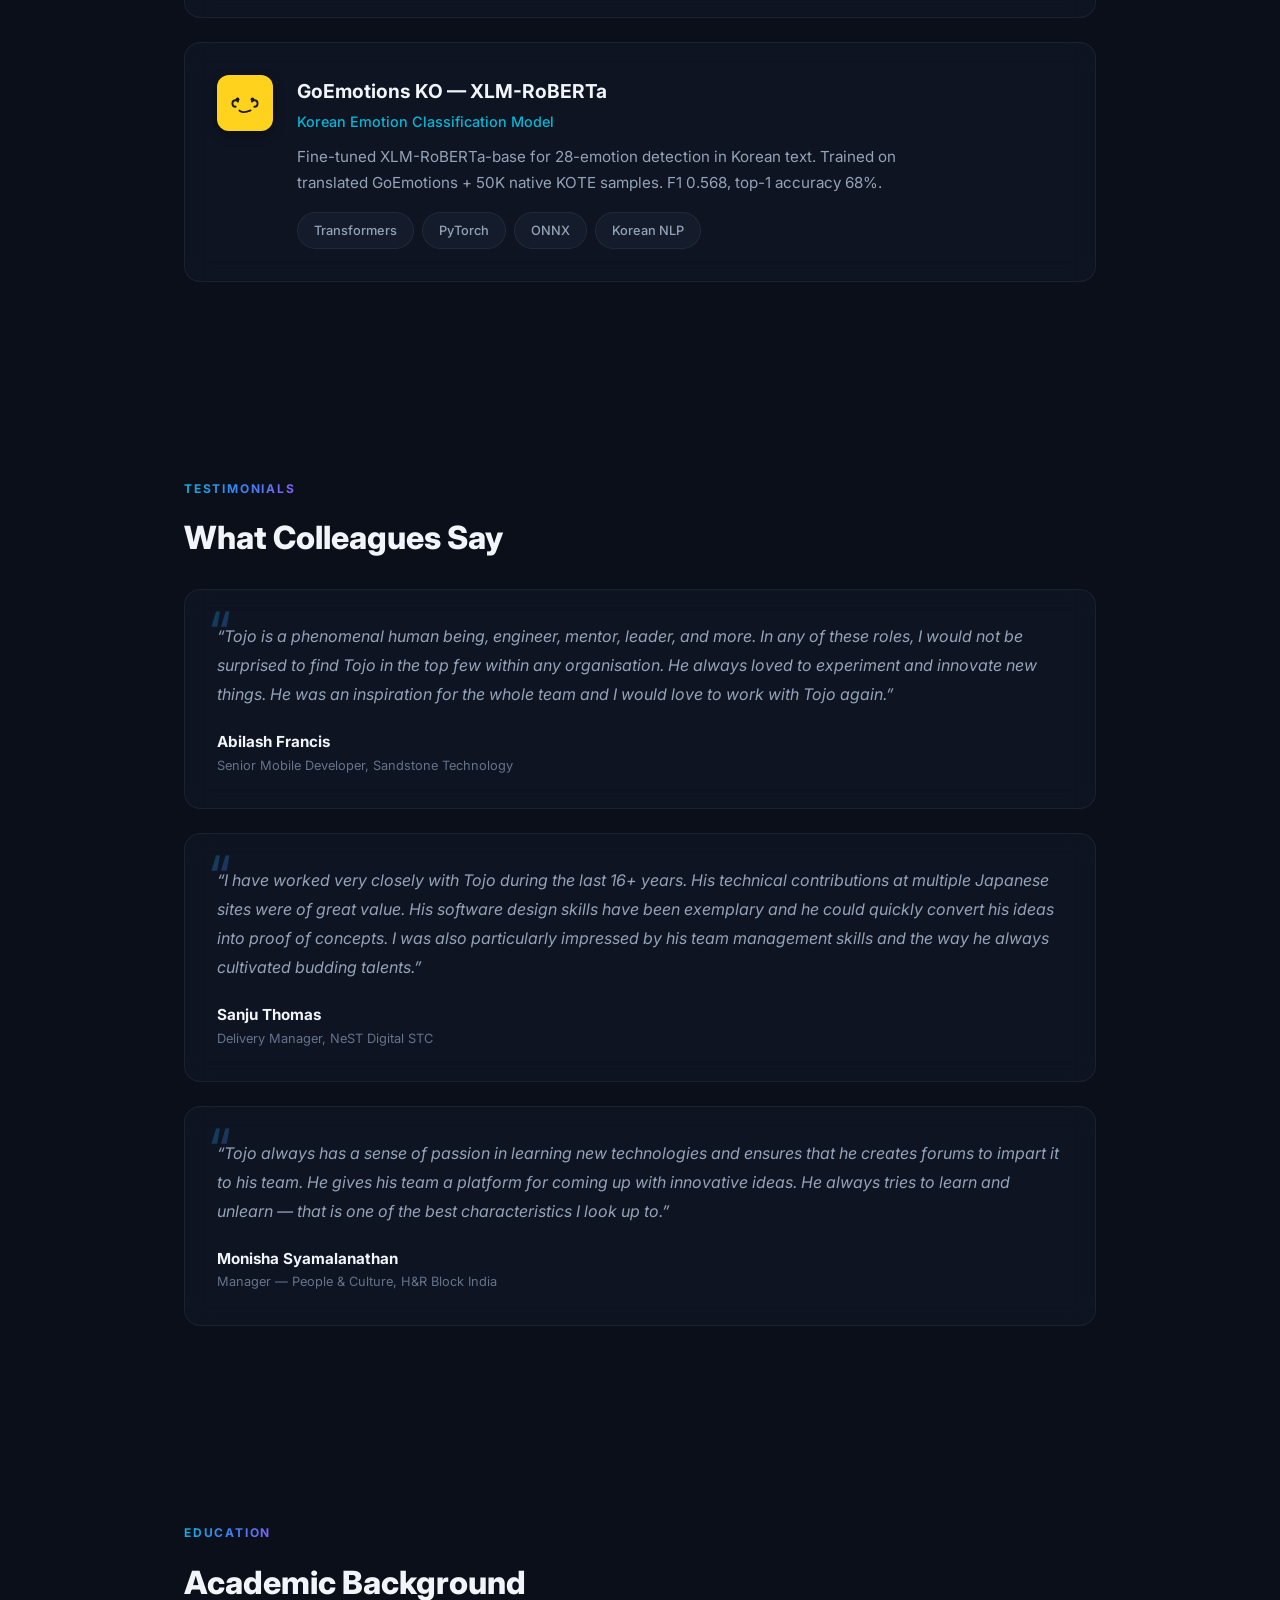
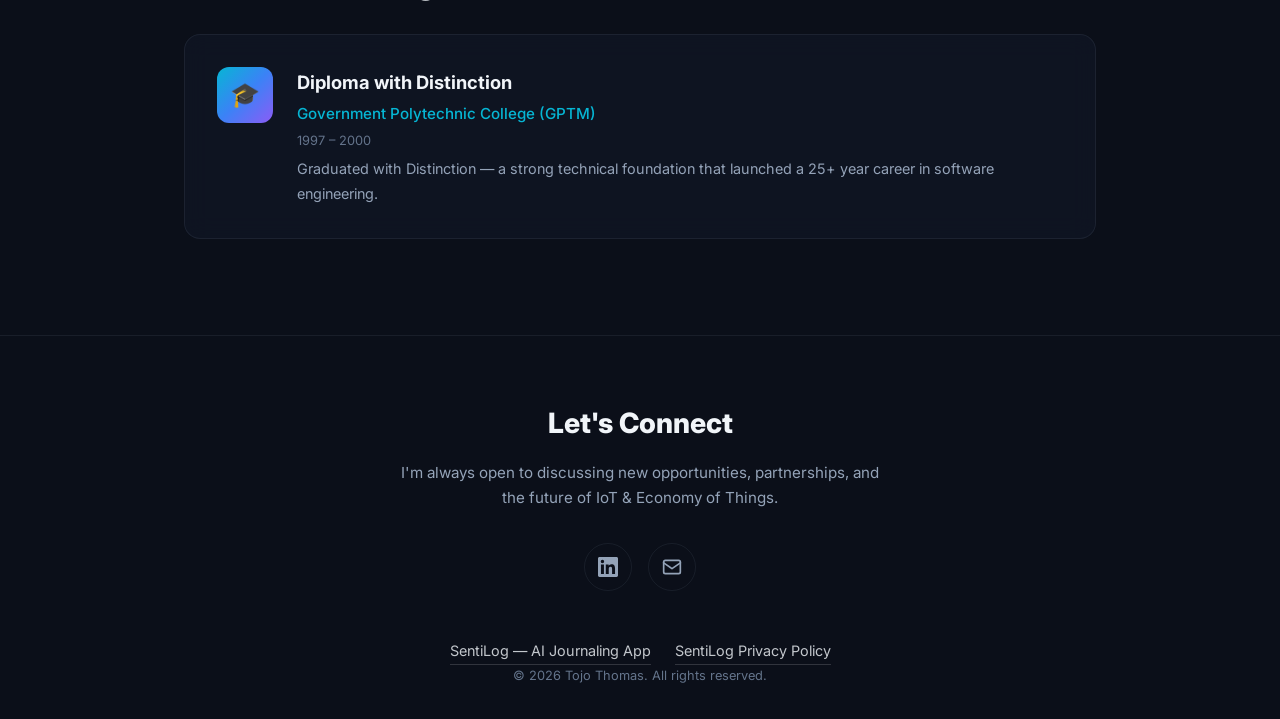
==== commit 7e8aa125: "Update canonical URL to tojohere.dev custom domain" ====
--- a/index.html
+++ b/index.html
@@ -10,7 +10,7 @@
   <meta name="keywords" content="Tojo Thomas, Technical Program Manager, TPM, Embedded Systems, IoT, Economy of Things, Pairpoint, Vodafone, AI Engineering" />
   <meta name="author" content="Tojo Thomas" />
   <meta name="robots" content="index, follow" />
-  <link rel="canonical" href="https://tojohere.github.io/" />
+  <link rel="canonical" href="https://tojohere.dev/" />
 
   <!-- Open Graph -->
   <meta property="og:type" content="website" />
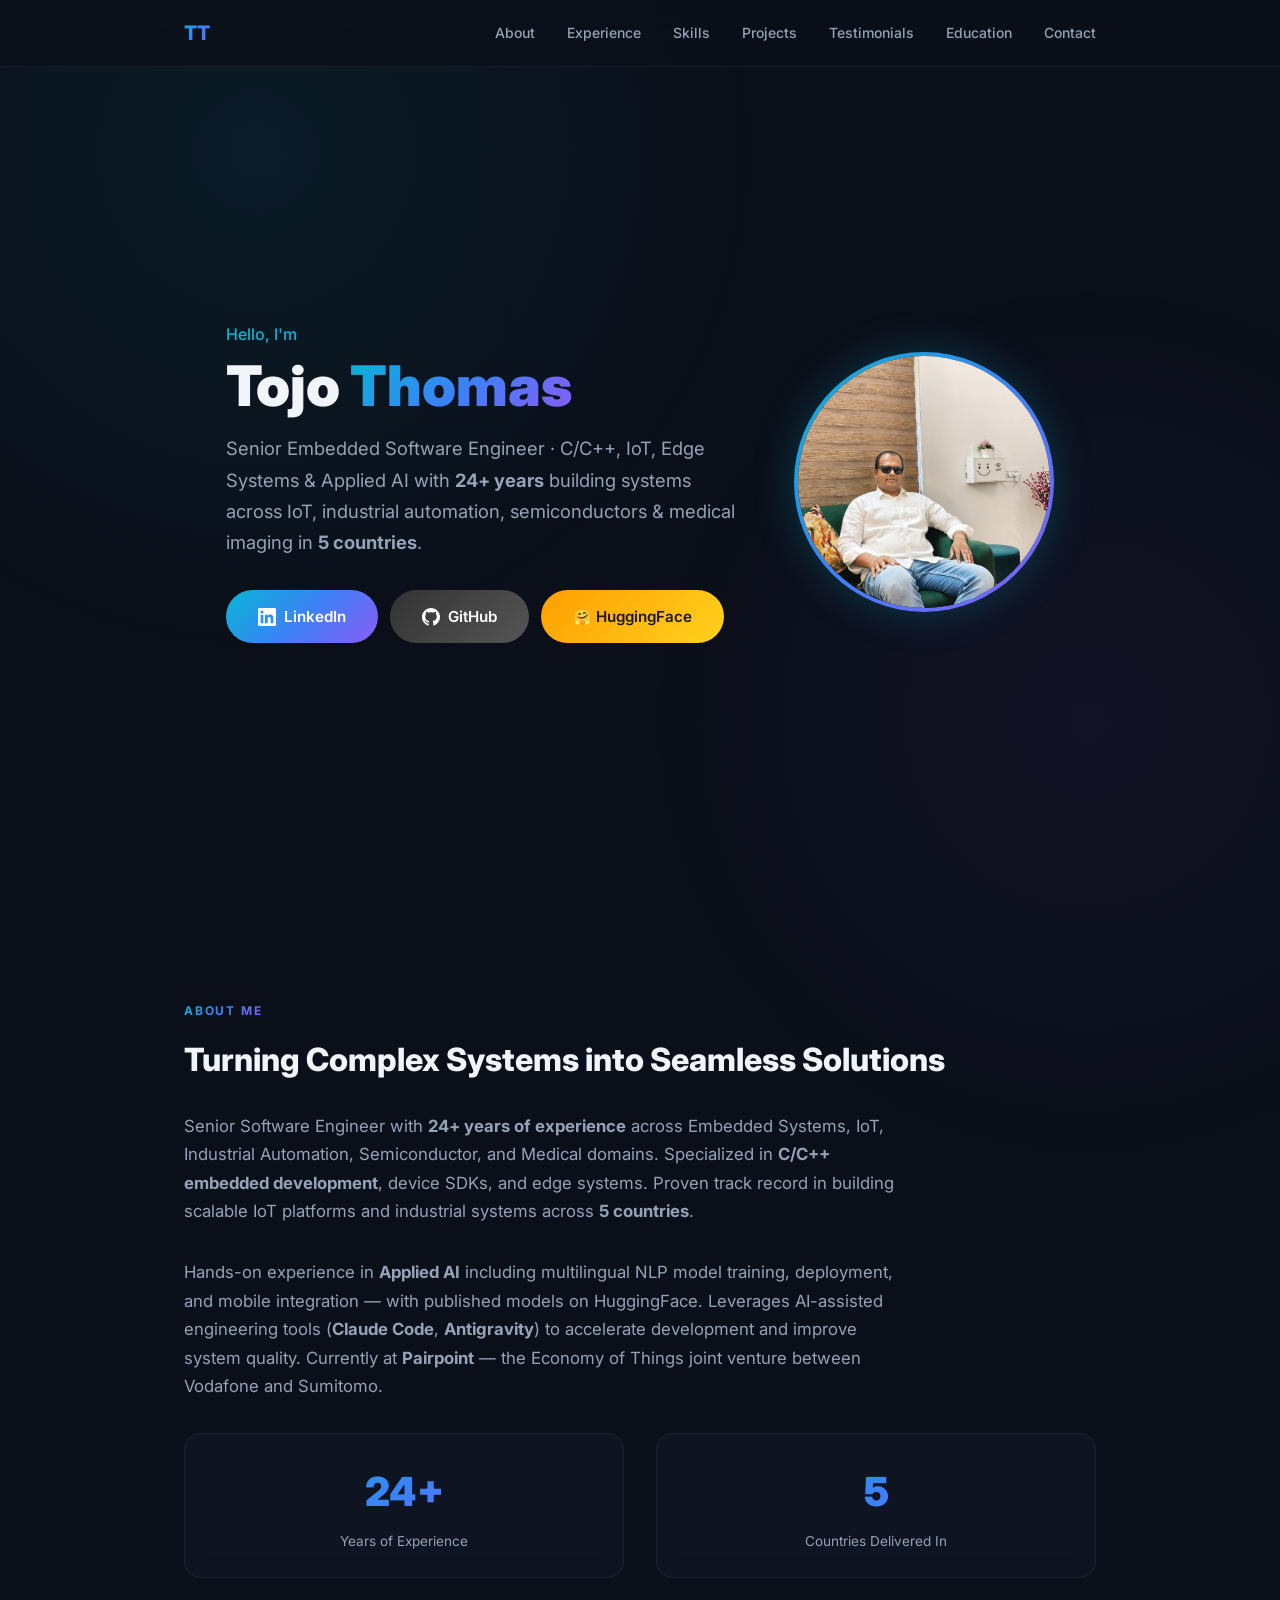
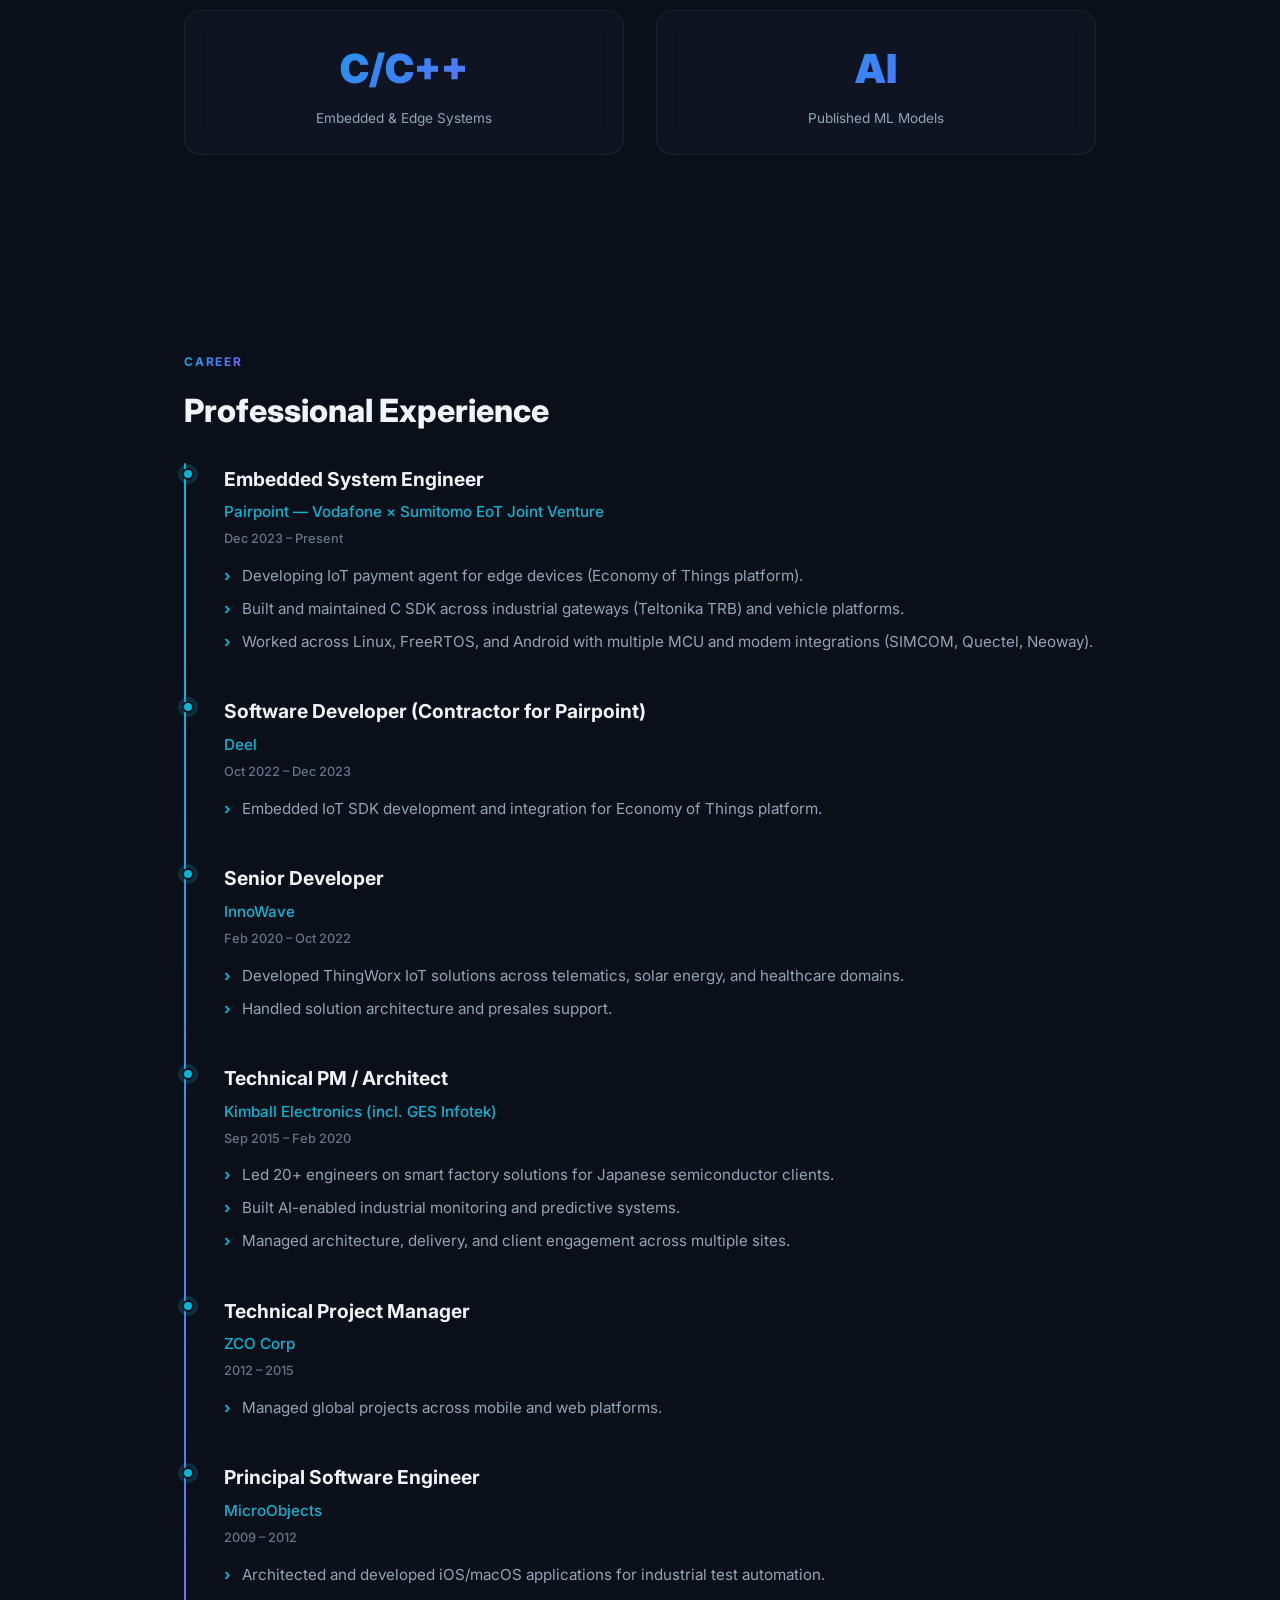
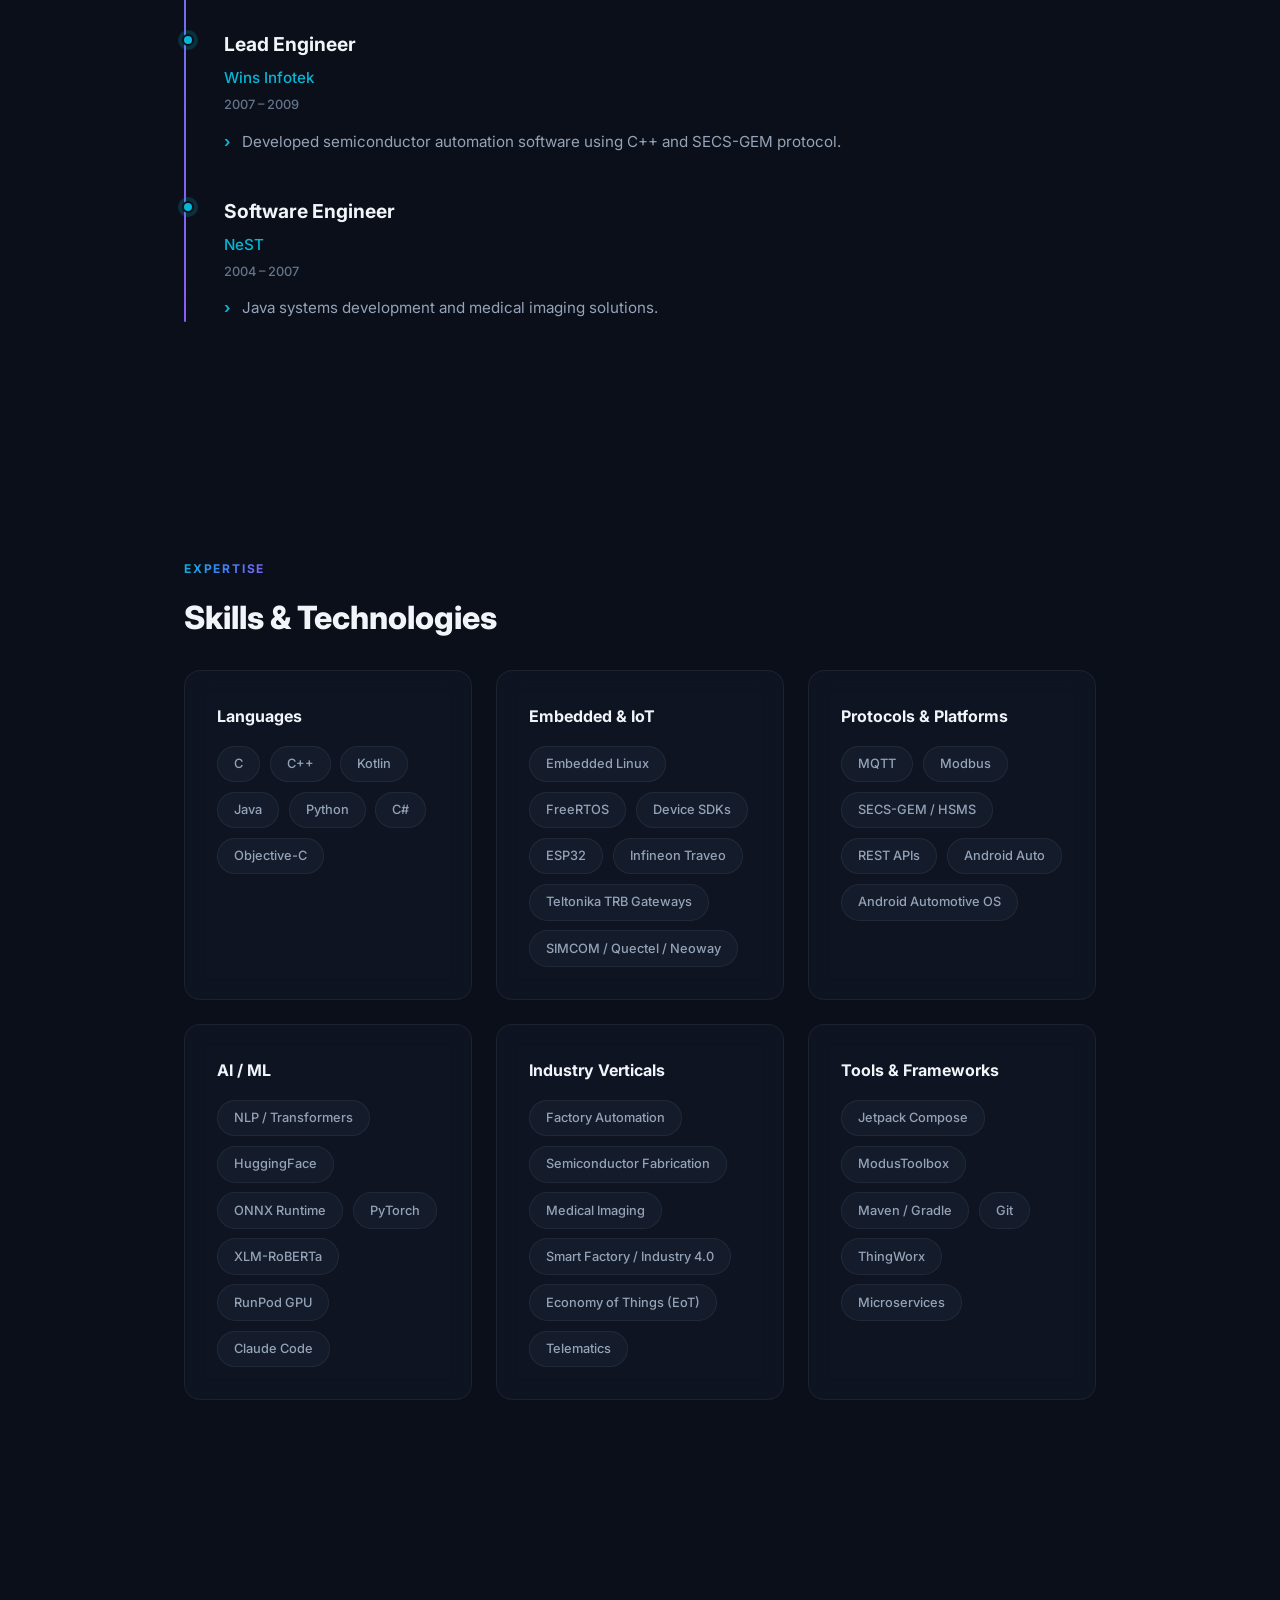
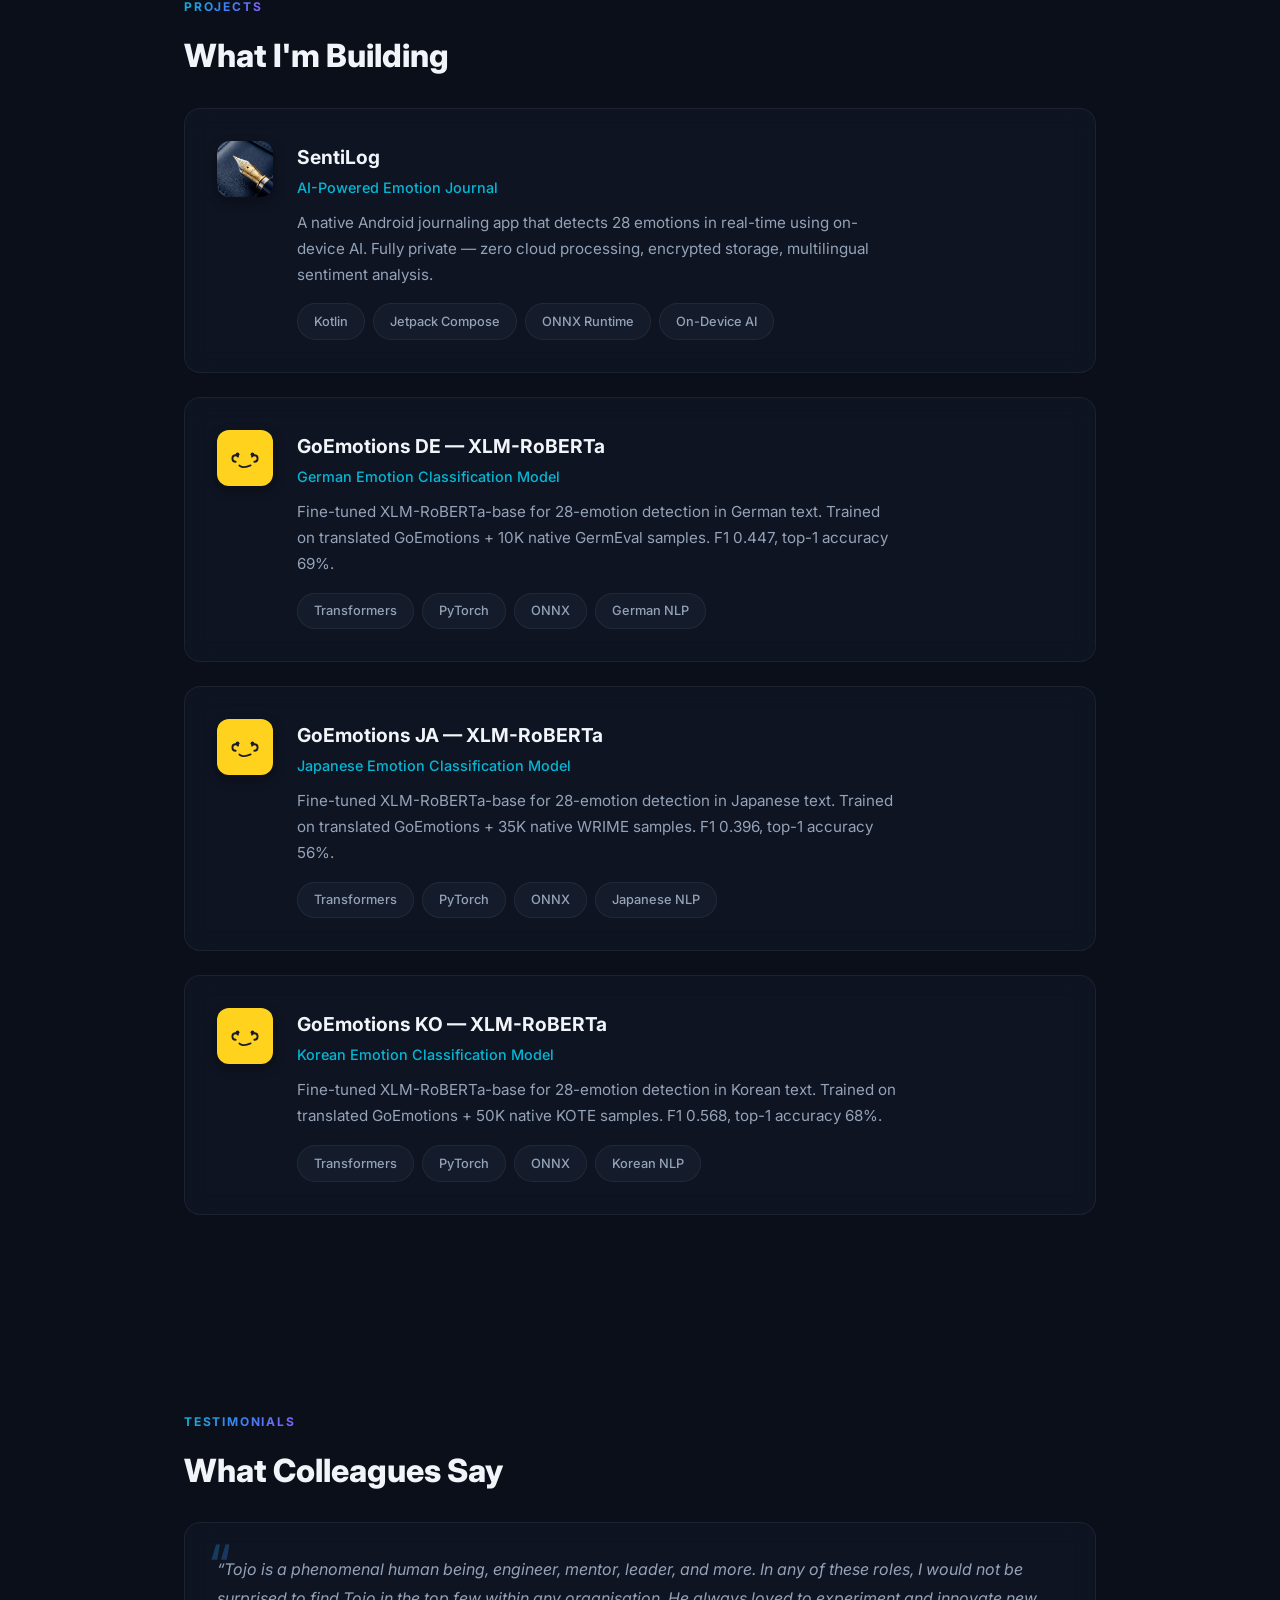
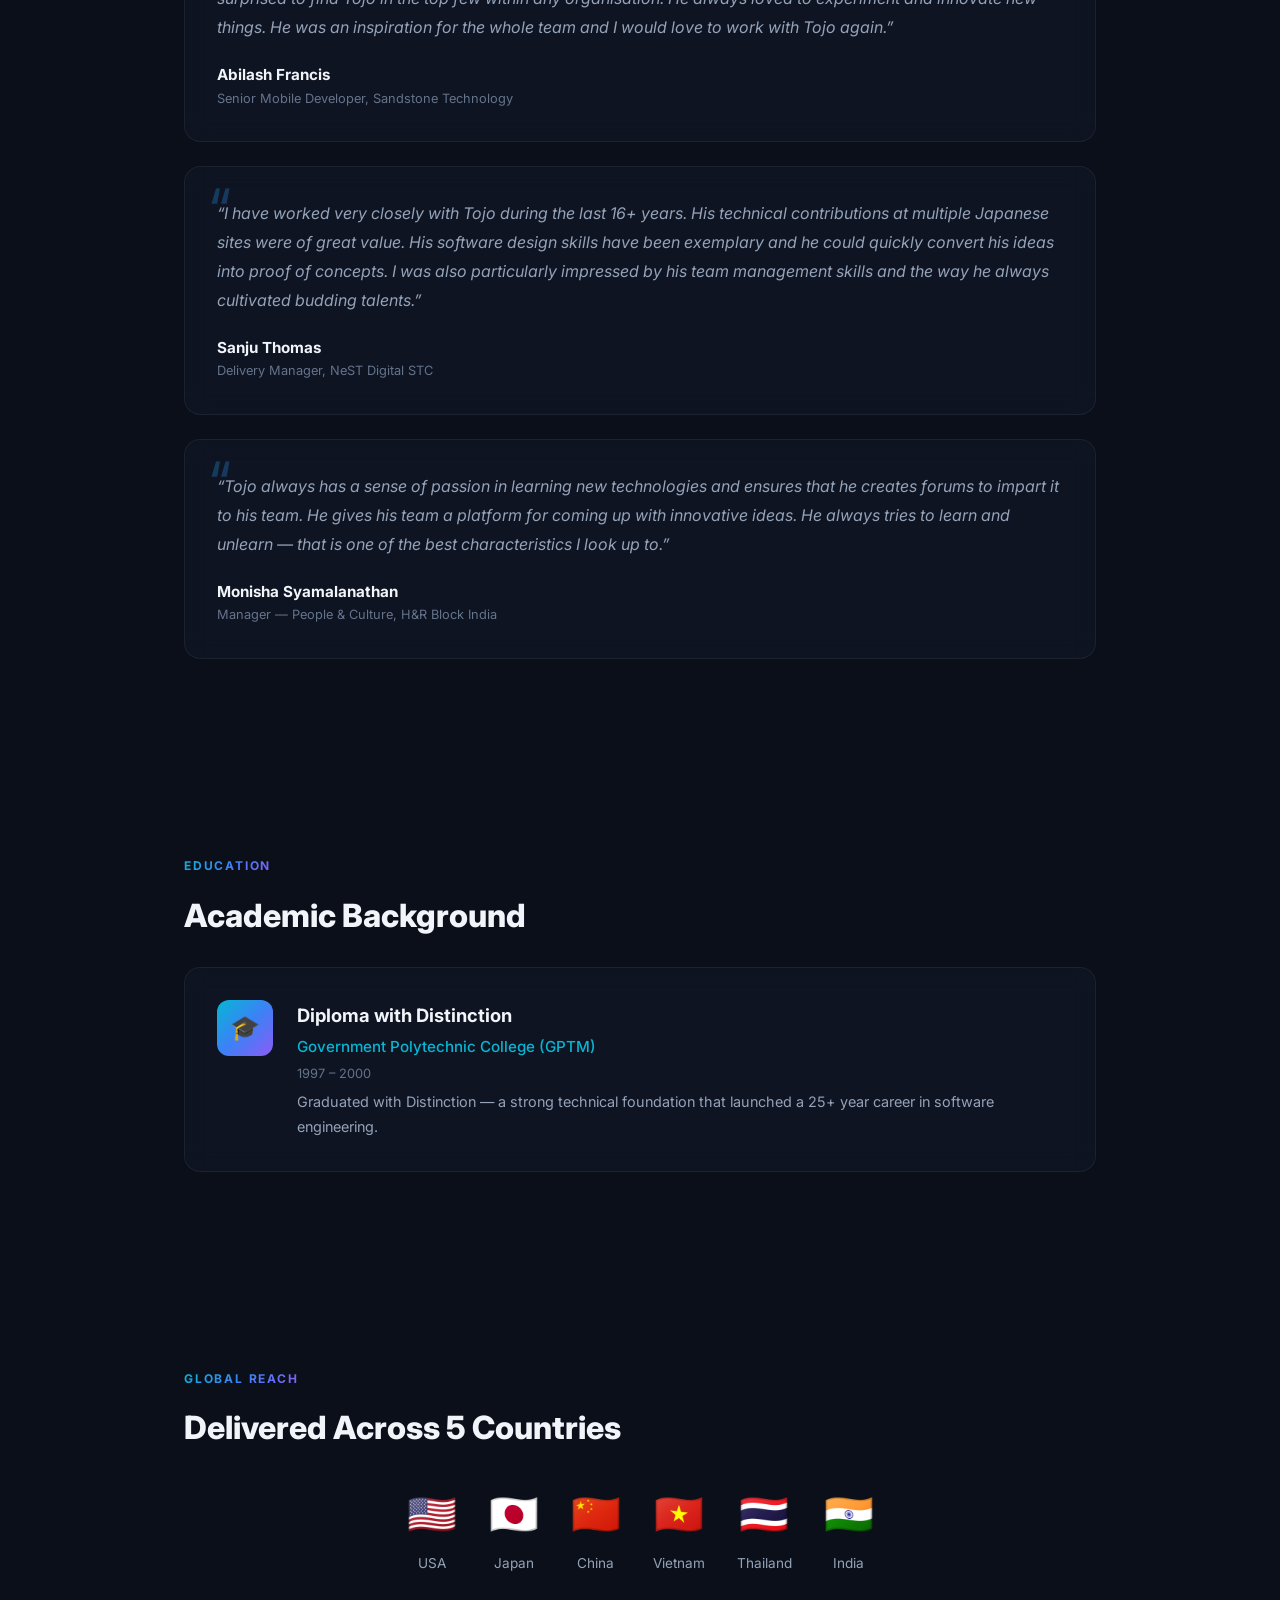
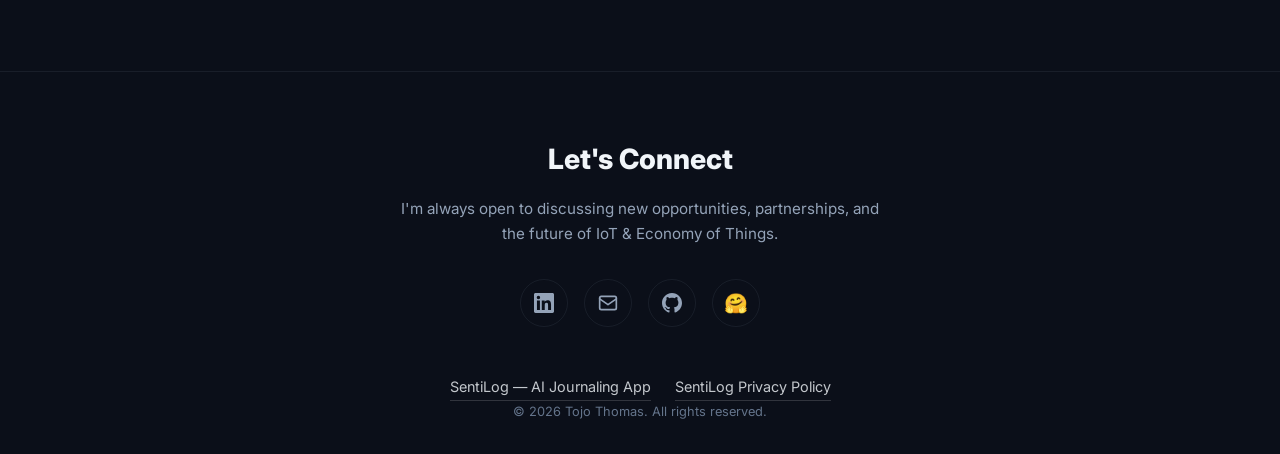
==== commit 4ce4fbfe: "Align portfolio with resume: full career timeline, tech skills, global reach Content updates from re" ====
--- a/index.html
+++ b/index.html
@@ -5,23 +5,23 @@
   <meta name="viewport" content="width=device-width, initial-scale=1.0" />
 
   <!-- SEO -->
-  <title>Tojo Thomas — AI-Enhanced Software Engineer | Embedded Systems & IoT Specialist</title>
-  <meta name="description" content="Tojo Thomas is an AI-Enhanced Software Engineer with 25+ years of experience across IoT, factory automation, semiconductor fabrication, and medical imaging. Specializing in Linux and RTOS-based embedded systems at Pairpoint (Vodafone × Sumitomo)." />
-  <meta name="keywords" content="Tojo Thomas, Technical Program Manager, TPM, Embedded Systems, IoT, Economy of Things, Pairpoint, Vodafone, AI Engineering" />
+  <title>Tojo Thomas — Senior Embedded Software Engineer | C/C++, IoT, Edge Systems & Applied AI</title>
+  <meta name="description" content="Senior Embedded Software Engineer with 24+ years building IoT platforms, edge systems, and industrial automation across 5 countries. Published multilingual NLP models on HuggingFace. C/C++, ONNX, RTOS, Linux." />
+  <meta name="keywords" content="Tojo Thomas, Embedded Systems, C++, IoT, Edge Computing, ONNX, NLP, HuggingFace, Economy of Things, Pairpoint, Android, RTOS" />
   <meta name="author" content="Tojo Thomas" />
   <meta name="robots" content="index, follow" />
   <link rel="canonical" href="https://tojohere.dev/" />
 
   <!-- Open Graph -->
   <meta property="og:type" content="website" />
-  <meta property="og:title" content="Tojo Thomas — Technical Program Manager" />
-  <meta property="og:description" content="25+ years of experience in embedded systems, IoT, and AI-enhanced software engineering." />
+  <meta property="og:title" content="Tojo Thomas — Senior Embedded Software Engineer" />
+  <meta property="og:description" content="24+ years in embedded systems, IoT, and applied AI. Published ML models on HuggingFace. C/C++, RTOS, edge systems." />
   <meta property="og:image" content="profile-avatar.png" />
 
   <!-- Twitter Card -->
   <meta name="twitter:card" content="summary_large_image" />
-  <meta name="twitter:title" content="Tojo Thomas — Technical Program Manager" />
-  <meta name="twitter:description" content="25+ years of experience in embedded systems, IoT, and AI-enhanced software engineering." />
+  <meta name="twitter:title" content="Tojo Thomas — Senior Embedded Software Engineer" />
+  <meta name="twitter:description" content="24+ years in embedded systems, IoT, and applied AI. Published ML models on HuggingFace." />
 
   <!-- Structured Data -->
   <script type="application/ld+json">
@@ -29,7 +29,7 @@
     "@context": "https://schema.org",
     "@type": "Person",
     "name": "Tojo Thomas",
-    "jobTitle": "Technical Program Manager",
+    "jobTitle": "Senior Embedded Software Engineer",
     "worksFor": {
       "@type": "Organization",
       "name": "Pairpoint"
@@ -45,7 +45,7 @@
       "addressRegion": "Kerala",
       "addressCountry": "India"
     },
-    "sameAs": ["https://www.linkedin.com/in/tojo-thomas-tpm/"]
+    "sameAs": ["https://www.linkedin.com/in/tojo-thomas-tpm/", "https://github.com/tojohere", "https://huggingface.co/tojohere"]
   }
   </script>
 
@@ -80,11 +80,20 @@
         <div class="hero-text">
           <p class="greeting">Hello, I'm</p>
           <h1>Tojo <span>Thomas</span></h1>
-          <p class="tagline">AI-Enhanced Software Engineer · Embedded Systems &amp; IoT Specialist with <strong>25+ years</strong> building systems across IoT, factory automation, semiconductors &amp; medical imaging.</p>
-          <a href="https://www.linkedin.com/in/tojo-thomas-tpm/" target="_blank" rel="noopener noreferrer" class="hero-cta" id="hero-cta">
-            <svg width="18" height="18" viewBox="0 0 24 24" fill="currentColor"><path d="M20.447 20.452h-3.554v-5.569c0-1.328-.027-3.037-1.852-3.037-1.853 0-2.136 1.445-2.136 2.939v5.667H9.351V9h3.414v1.561h.046c.477-.9 1.637-1.85 3.37-1.85 3.601 0 4.267 2.37 4.267 5.455v6.286zM5.337 7.433a2.062 2.062 0 01-2.063-2.065 2.064 2.064 0 112.063 2.065zm1.782 13.019H3.555V9h3.564v11.452zM22.225 0H1.771C.792 0 0 .774 0 1.729v20.542C0 23.227.792 24 1.771 24h20.451C23.2 24 24 23.227 24 22.271V1.729C24 .774 23.2 0 22.222 0h.003z"/></svg>
-            Connect on LinkedIn
-          </a>
+          <p class="tagline">Senior Embedded Software Engineer · C/C++, IoT, Edge Systems &amp; Applied AI with <strong>24+ years</strong> building systems across IoT, industrial automation, semiconductors &amp; medical imaging in <strong>5 countries</strong>.</p>
+          <div style="display: flex; gap: 0.75rem; flex-wrap: wrap;">
+            <a href="https://www.linkedin.com/in/tojo-thomas-tpm/" target="_blank" rel="noopener noreferrer" class="hero-cta" id="hero-cta">
+              <svg width="18" height="18" viewBox="0 0 24 24" fill="currentColor"><path d="M20.447 20.452h-3.554v-5.569c0-1.328-.027-3.037-1.852-3.037-1.853 0-2.136 1.445-2.136 2.939v5.667H9.351V9h3.414v1.561h.046c.477-.9 1.637-1.85 3.37-1.85 3.601 0 4.267 2.37 4.267 5.455v6.286zM5.337 7.433a2.062 2.062 0 01-2.063-2.065 2.064 2.064 0 112.063 2.065zm1.782 13.019H3.555V9h3.564v11.452zM22.225 0H1.771C.792 0 0 .774 0 1.729v20.542C0 23.227.792 24 1.771 24h20.451C23.2 24 24 23.227 24 22.271V1.729C24 .774 23.2 0 22.222 0h.003z"/></svg>
+              LinkedIn
+            </a>
+            <a href="https://github.com/tojohere" target="_blank" rel="noopener noreferrer" class="hero-cta" style="background: linear-gradient(135deg, #333, #555);">
+              <svg width="18" height="18" viewBox="0 0 24 24" fill="currentColor"><path d="M12 0c-6.626 0-12 5.373-12 12 0 5.302 3.438 9.8 8.207 11.387.599.111.793-.261.793-.577v-2.234c-3.338.726-4.033-1.416-4.033-1.416-.546-1.387-1.333-1.756-1.333-1.756-1.089-.745.083-.729.083-.729 1.205.084 1.839 1.237 1.839 1.237 1.07 1.834 2.807 1.304 3.492.997.107-.775.418-1.305.762-1.604-2.665-.305-5.467-1.334-5.467-5.931 0-1.311.469-2.381 1.236-3.221-.124-.303-.535-1.524.117-3.176 0 0 1.008-.322 3.301 1.23.957-.266 1.983-.399 3.003-.404 1.02.005 2.047.138 3.006.404 2.291-1.552 3.297-1.23 3.297-1.23.653 1.653.242 2.874.118 3.176.77.84 1.235 1.911 1.235 3.221 0 4.609-2.807 5.624-5.479 5.921.43.372.823 1.102.823 2.222v3.293c0 .319.192.694.801.576 4.765-1.589 8.199-6.086 8.199-11.386 0-6.627-5.373-12-12-12z"/></svg>
+              GitHub
+            </a>
+            <a href="https://huggingface.co/tojohere" target="_blank" rel="noopener noreferrer" class="hero-cta" style="background: linear-gradient(135deg, #FF9D00, #FFD21E); color: #1a1a2e;">
+              🤗 HuggingFace
+            </a>
+          </div>
         </div>
         <div class="hero-image">
           <img src="profile-avatar.png" alt="Tojo Thomas — Technical Program Manager" width="260" height="260" loading="eager" />
@@ -100,27 +109,27 @@
         <span class="section-label">About Me</span>
         <h2 class="section-title">Turning Complex Systems into Seamless Solutions</h2>
         <p class="about-text">
-          With <strong>25+ years of experience</strong> in the software industry, I have built and delivered systems across diverse domains including <strong>IoT</strong>, <strong>factory automation</strong>, <strong>semiconductor fabrication</strong>, and <strong>medical imaging</strong>. My current focus is on architecting and developing high-quality software for embedded IoT devices using <strong>Linux</strong> and <strong>RTOS-based microcontrollers</strong>.
+          Senior Software Engineer with <strong>24+ years of experience</strong> across Embedded Systems, IoT, Industrial Automation, Semiconductor, and Medical domains. Specialized in <strong>C/C++ embedded development</strong>, device SDKs, and edge systems. Proven track record in building scalable IoT platforms and industrial systems across <strong>5 countries</strong>.
         </p>
         <p class="about-text">
-          I leverage AI-assisted development tools such as <strong>Claude Code</strong> and <strong>Antigravity</strong> to significantly accelerate development cycles, enhance code quality, and build more reliable and maintainable systems. Currently at <strong>Pairpoint</strong> — the Economy of Things joint venture between Vodafone and Sumitomo.
+          Hands-on experience in <strong>Applied AI</strong> including multilingual NLP model training, deployment, and mobile integration — with published models on HuggingFace. Leverages AI-assisted engineering tools (<strong>Claude Code</strong>, <strong>Antigravity</strong>) to accelerate development and improve system quality. Currently at <strong>Pairpoint</strong> — the Economy of Things joint venture between Vodafone and Sumitomo.
         </p>
         <div class="about-grid">
           <div class="glass-card stat-card">
-            <div class="stat-number">25+</div>
+            <div class="stat-number">24+</div>
             <div class="stat-label">Years of Experience</div>
           </div>
           <div class="glass-card stat-card">
-            <div class="stat-number">IoT</div>
-            <div class="stat-label">& Embedded Systems</div>
+            <div class="stat-number">5</div>
+            <div class="stat-label">Countries Delivered In</div>
           </div>
           <div class="glass-card stat-card">
-            <div class="stat-number">EoT</div>
-            <div class="stat-label">Economy of Things</div>
+            <div class="stat-number">C/C++</div>
+            <div class="stat-label">Embedded & Edge Systems</div>
           </div>
           <div class="glass-card stat-card">
             <div class="stat-number">AI</div>
-            <div class="stat-label">Enhanced Engineering</div>
+            <div class="stat-label">Published ML Models</div>
           </div>
         </div>
       </div>
@@ -133,33 +142,95 @@
         <h2 class="section-title">Professional Experience</h2>
         <div class="timeline">
 
-          <!-- Current Role -->
-          <article class="timeline-item">
-            <h3 class="role">Technical Program Manager & Embedded Applications Developer</h3>
+          <article class="timeline-item">
+            <h3 class="role">Embedded System Engineer</h3>
             <div class="company">Pairpoint — Vodafone × Sumitomo EoT Joint Venture</div>
-            <div class="period">Present</div>
-            <div class="description">
-              <ul>
-                <li>Lead technical programs for the Economy of Things platform, enabling machine-to-machine commerce and secure device interactions at scale.</li>
-                <li>Develop embedded applications for IoT devices, integrating secure identity and transactional capabilities.</li>
-                <li>Collaborate on strategic partnerships including post-quantum security initiatives with Lantronix Inc.</li>
-                <li>Apply AI-enhanced software engineering practices to accelerate development cycles and improve code quality.</li>
-              </ul>
-            </div>
-          </article>
-
-          <!-- Previous -->
-          <article class="timeline-item">
-            <h3 class="role">Senior Software Engineer & Technical Lead</h3>
-            <div class="company">NeST / GES Inc. / Kimball Electronics & Others</div>
-            <div class="period">Prior Experience · 14+ Years Combined</div>
-            <div class="description">
-              <ul>
-                <li>Led software design for factory automation and semiconductor fabrication systems across multiple Japanese client sites.</li>
-                <li>Developed advanced medical imaging software for stem cell culture facilities.</li>
-                <li>Managed cross-functional teams and cultivated talent with a focus on innovation and proof-of-concept development.</li>
-                <li>Built smart factory solutions using React JS, Node JS, and microservices architecture.</li>
-                <li>Delivered iOS/macOS applications for industrial test automation.</li>
+            <div class="period">Dec 2023 – Present</div>
+            <div class="description">
+              <ul>
+                <li>Developing IoT payment agent for edge devices (Economy of Things platform).</li>
+                <li>Built and maintained C SDK across industrial gateways (Teltonika TRB) and vehicle platforms.</li>
+                <li>Worked across Linux, FreeRTOS, and Android with multiple MCU and modem integrations (SIMCOM, Quectel, Neoway).</li>
+              </ul>
+            </div>
+          </article>
+
+          <article class="timeline-item">
+            <h3 class="role">Software Developer (Contractor for Pairpoint)</h3>
+            <div class="company">Deel</div>
+            <div class="period">Oct 2022 – Dec 2023</div>
+            <div class="description">
+              <ul>
+                <li>Embedded IoT SDK development and integration for Economy of Things platform.</li>
+              </ul>
+            </div>
+          </article>
+
+          <article class="timeline-item">
+            <h3 class="role">Senior Developer</h3>
+            <div class="company">InnoWave</div>
+            <div class="period">Feb 2020 – Oct 2022</div>
+            <div class="description">
+              <ul>
+                <li>Developed ThingWorx IoT solutions across telematics, solar energy, and healthcare domains.</li>
+                <li>Handled solution architecture and presales support.</li>
+              </ul>
+            </div>
+          </article>
+
+          <article class="timeline-item">
+            <h3 class="role">Technical PM / Architect</h3>
+            <div class="company">Kimball Electronics (incl. GES Infotek)</div>
+            <div class="period">Sep 2015 – Feb 2020</div>
+            <div class="description">
+              <ul>
+                <li>Led 20+ engineers on smart factory solutions for Japanese semiconductor clients.</li>
+                <li>Built AI-enabled industrial monitoring and predictive systems.</li>
+                <li>Managed architecture, delivery, and client engagement across multiple sites.</li>
+              </ul>
+            </div>
+          </article>
+
+          <article class="timeline-item">
+            <h3 class="role">Technical Project Manager</h3>
+            <div class="company">ZCO Corp</div>
+            <div class="period">2012 – 2015</div>
+            <div class="description">
+              <ul>
+                <li>Managed global projects across mobile and web platforms.</li>
+              </ul>
+            </div>
+          </article>
+
+          <article class="timeline-item">
+            <h3 class="role">Principal Software Engineer</h3>
+            <div class="company">MicroObjects</div>
+            <div class="period">2009 – 2012</div>
+            <div class="description">
+              <ul>
+                <li>Architected and developed iOS/macOS applications for industrial test automation.</li>
+              </ul>
+            </div>
+          </article>
+
+          <article class="timeline-item">
+            <h3 class="role">Lead Engineer</h3>
+            <div class="company">Wins Infotek</div>
+            <div class="period">2007 – 2009</div>
+            <div class="description">
+              <ul>
+                <li>Developed semiconductor automation software using C++ and SECS-GEM protocol.</li>
+              </ul>
+            </div>
+          </article>
+
+          <article class="timeline-item">
+            <h3 class="role">Software Engineer</h3>
+            <div class="company">NeST</div>
+            <div class="period">2004 – 2007</div>
+            <div class="description">
+              <ul>
+                <li>Java systems development and medical imaging solutions.</li>
               </ul>
             </div>
           </article>
@@ -176,25 +247,53 @@
         <div class="skills-grid">
 
           <div class="glass-card skill-group">
-            <h3>Leadership & Strategy</h3>
+            <h3>Languages</h3>
             <div class="skill-tags">
-              <span class="skill-tag">Technical Program Management</span>
-              <span class="skill-tag">Strategic Partnerships & MoUs</span>
-              <span class="skill-tag">Stakeholder Management</span>
-              <span class="skill-tag">Cross-Functional Delivery</span>
-              <span class="skill-tag">Agile / Scrum</span>
+              <span class="skill-tag">C</span>
+              <span class="skill-tag">C++</span>
+              <span class="skill-tag">Kotlin</span>
+              <span class="skill-tag">Java</span>
+              <span class="skill-tag">Python</span>
+              <span class="skill-tag">C#</span>
+              <span class="skill-tag">Objective-C</span>
             </div>
           </div>
 
           <div class="glass-card skill-group">
-            <h3>Engineering Domains</h3>
+            <h3>Embedded & IoT</h3>
             <div class="skill-tags">
-              <span class="skill-tag">Embedded Systems</span>
-              <span class="skill-tag">Internet of Things (IoT)</span>
-              <span class="skill-tag">Economy of Things (EoT)</span>
-              <span class="skill-tag">Firmware Development</span>
-              <span class="skill-tag">Linux / RTOS</span>
-              <span class="skill-tag">MQTT / Protocols</span>
+              <span class="skill-tag">Embedded Linux</span>
+              <span class="skill-tag">FreeRTOS</span>
+              <span class="skill-tag">Device SDKs</span>
+              <span class="skill-tag">ESP32</span>
+              <span class="skill-tag">Infineon Traveo</span>
+              <span class="skill-tag">Teltonika TRB Gateways</span>
+              <span class="skill-tag">SIMCOM / Quectel / Neoway</span>
+            </div>
+          </div>
+
+          <div class="glass-card skill-group">
+            <h3>Protocols & Platforms</h3>
+            <div class="skill-tags">
+              <span class="skill-tag">MQTT</span>
+              <span class="skill-tag">Modbus</span>
+              <span class="skill-tag">SECS-GEM / HSMS</span>
+              <span class="skill-tag">REST APIs</span>
+              <span class="skill-tag">Android Auto</span>
+              <span class="skill-tag">Android Automotive OS</span>
+            </div>
+          </div>
+
+          <div class="glass-card skill-group">
+            <h3>AI / ML</h3>
+            <div class="skill-tags">
+              <span class="skill-tag">NLP / Transformers</span>
+              <span class="skill-tag">HuggingFace</span>
+              <span class="skill-tag">ONNX Runtime</span>
+              <span class="skill-tag">PyTorch</span>
+              <span class="skill-tag">XLM-RoBERTa</span>
+              <span class="skill-tag">RunPod GPU</span>
+              <span class="skill-tag">Claude Code</span>
             </div>
           </div>
 
@@ -204,29 +303,21 @@
               <span class="skill-tag">Factory Automation</span>
               <span class="skill-tag">Semiconductor Fabrication</span>
               <span class="skill-tag">Medical Imaging</span>
-              <span class="skill-tag">Telecommunications</span>
-              <span class="skill-tag">Smart Factory Solutions</span>
+              <span class="skill-tag">Smart Factory / Industry 4.0</span>
+              <span class="skill-tag">Economy of Things (EoT)</span>
+              <span class="skill-tag">Telematics</span>
             </div>
           </div>
 
           <div class="glass-card skill-group">
-            <h3>AI & Emerging Tech</h3>
+            <h3>Tools & Frameworks</h3>
             <div class="skill-tags">
-              <span class="skill-tag">Claude Code / Antigravity</span>
-              <span class="skill-tag">AI-Assisted Development</span>
-              <span class="skill-tag">Post-Quantum Security</span>
-              <span class="skill-tag">Machine-to-Machine Commerce</span>
-            </div>
-          </div>
-
-          <div class="glass-card skill-group">
-            <h3>Technologies</h3>
-            <div class="skill-tags">
-              <span class="skill-tag">React JS</span>
-              <span class="skill-tag">Node JS</span>
+              <span class="skill-tag">Jetpack Compose</span>
+              <span class="skill-tag">ModusToolbox</span>
+              <span class="skill-tag">Maven / Gradle</span>
+              <span class="skill-tag">Git</span>
+              <span class="skill-tag">ThingWorx</span>
               <span class="skill-tag">Microservices</span>
-              <span class="skill-tag">iOS / macOS Development</span>
-              <span class="skill-tag">Shell Scripting</span>
             </div>
           </div>
 
@@ -372,6 +463,40 @@
             <div class="school">Government Polytechnic College (GPTM)</div>
             <div class="edu-period">1997 – 2000</div>
             <p class="edu-note">Graduated with Distinction — a strong technical foundation that launched a 25+ year career in software engineering.</p>
+          </div>
+        </div>
+      </div>
+    </section>
+
+    <!-- ===== Global Experience ===== -->
+    <section class="education" id="global">
+      <div class="container reveal">
+        <span class="section-label">Global Reach</span>
+        <h2 class="section-title">Delivered Across 5 Countries</h2>
+        <div style="display: flex; justify-content: center; gap: 2rem; flex-wrap: wrap;">
+          <div style="text-align: center;">
+            <div style="font-size: 2.5rem;">🇺🇸</div>
+            <div style="font-size: 0.85rem; color: var(--text-secondary); margin-top: 0.25rem;">USA</div>
+          </div>
+          <div style="text-align: center;">
+            <div style="font-size: 2.5rem;">🇯🇵</div>
+            <div style="font-size: 0.85rem; color: var(--text-secondary); margin-top: 0.25rem;">Japan</div>
+          </div>
+          <div style="text-align: center;">
+            <div style="font-size: 2.5rem;">🇨🇳</div>
+            <div style="font-size: 0.85rem; color: var(--text-secondary); margin-top: 0.25rem;">China</div>
+          </div>
+          <div style="text-align: center;">
+            <div style="font-size: 2.5rem;">🇻🇳</div>
+            <div style="font-size: 0.85rem; color: var(--text-secondary); margin-top: 0.25rem;">Vietnam</div>
+          </div>
+          <div style="text-align: center;">
+            <div style="font-size: 2.5rem;">🇹🇭</div>
+            <div style="font-size: 0.85rem; color: var(--text-secondary); margin-top: 0.25rem;">Thailand</div>
+          </div>
+          <div style="text-align: center;">
+            <div style="font-size: 2.5rem;">🇮🇳</div>
+            <div style="font-size: 0.85rem; color: var(--text-secondary); margin-top: 0.25rem;">India</div>
           </div>
         </div>
       </div>
@@ -391,6 +516,12 @@
         <a href="#" aria-label="Send Email" id="footer-email">
           <svg width="20" height="20" viewBox="0 0 24 24" fill="none" stroke="currentColor" stroke-width="2" stroke-linecap="round" stroke-linejoin="round"><rect x="2" y="4" width="20" height="16" rx="2"/><path d="M22 7l-10 7L2 7"/></svg>
         </a>
+        <a href="https://github.com/tojohere" target="_blank" rel="noopener noreferrer" aria-label="GitHub Profile">
+          <svg width="20" height="20" viewBox="0 0 24 24" fill="currentColor"><path d="M12 0c-6.626 0-12 5.373-12 12 0 5.302 3.438 9.8 8.207 11.387.599.111.793-.261.793-.577v-2.234c-3.338.726-4.033-1.416-4.033-1.416-.546-1.387-1.333-1.756-1.333-1.756-1.089-.745.083-.729.083-.729 1.205.084 1.839 1.237 1.839 1.237 1.07 1.834 2.807 1.304 3.492.997.107-.775.418-1.305.762-1.604-2.665-.305-5.467-1.334-5.467-5.931 0-1.311.469-2.381 1.236-3.221-.124-.303-.535-1.524.117-3.176 0 0 1.008-.322 3.301 1.23.957-.266 1.983-.399 3.003-.404 1.02.005 2.047.138 3.006.404 2.291-1.552 3.297-1.23 3.297-1.23.653 1.653.242 2.874.118 3.176.77.84 1.235 1.911 1.235 3.221 0 4.609-2.807 5.624-5.479 5.921.43.372.823 1.102.823 2.222v3.293c0 .319.192.694.801.576 4.765-1.589 8.199-6.086 8.199-11.386 0-6.627-5.373-12-12-12z"/></svg>
+        </a>
+        <a href="https://huggingface.co/tojohere" target="_blank" rel="noopener noreferrer" aria-label="HuggingFace Profile" style="font-size: 1.2rem;">
+          🤗
+        </a>
       </div>
       <div class="footer-links" style="margin-top: 2rem; font-size: 0.9rem; opacity: 0.8; display: flex; gap: 1.5rem; justify-content: center; flex-wrap: wrap;">
         <a href="SentiLog/" style="color: inherit; text-decoration: none; border-bottom: 1px solid rgba(255,255,255,0.2);">SentiLog — AI Journaling App</a>
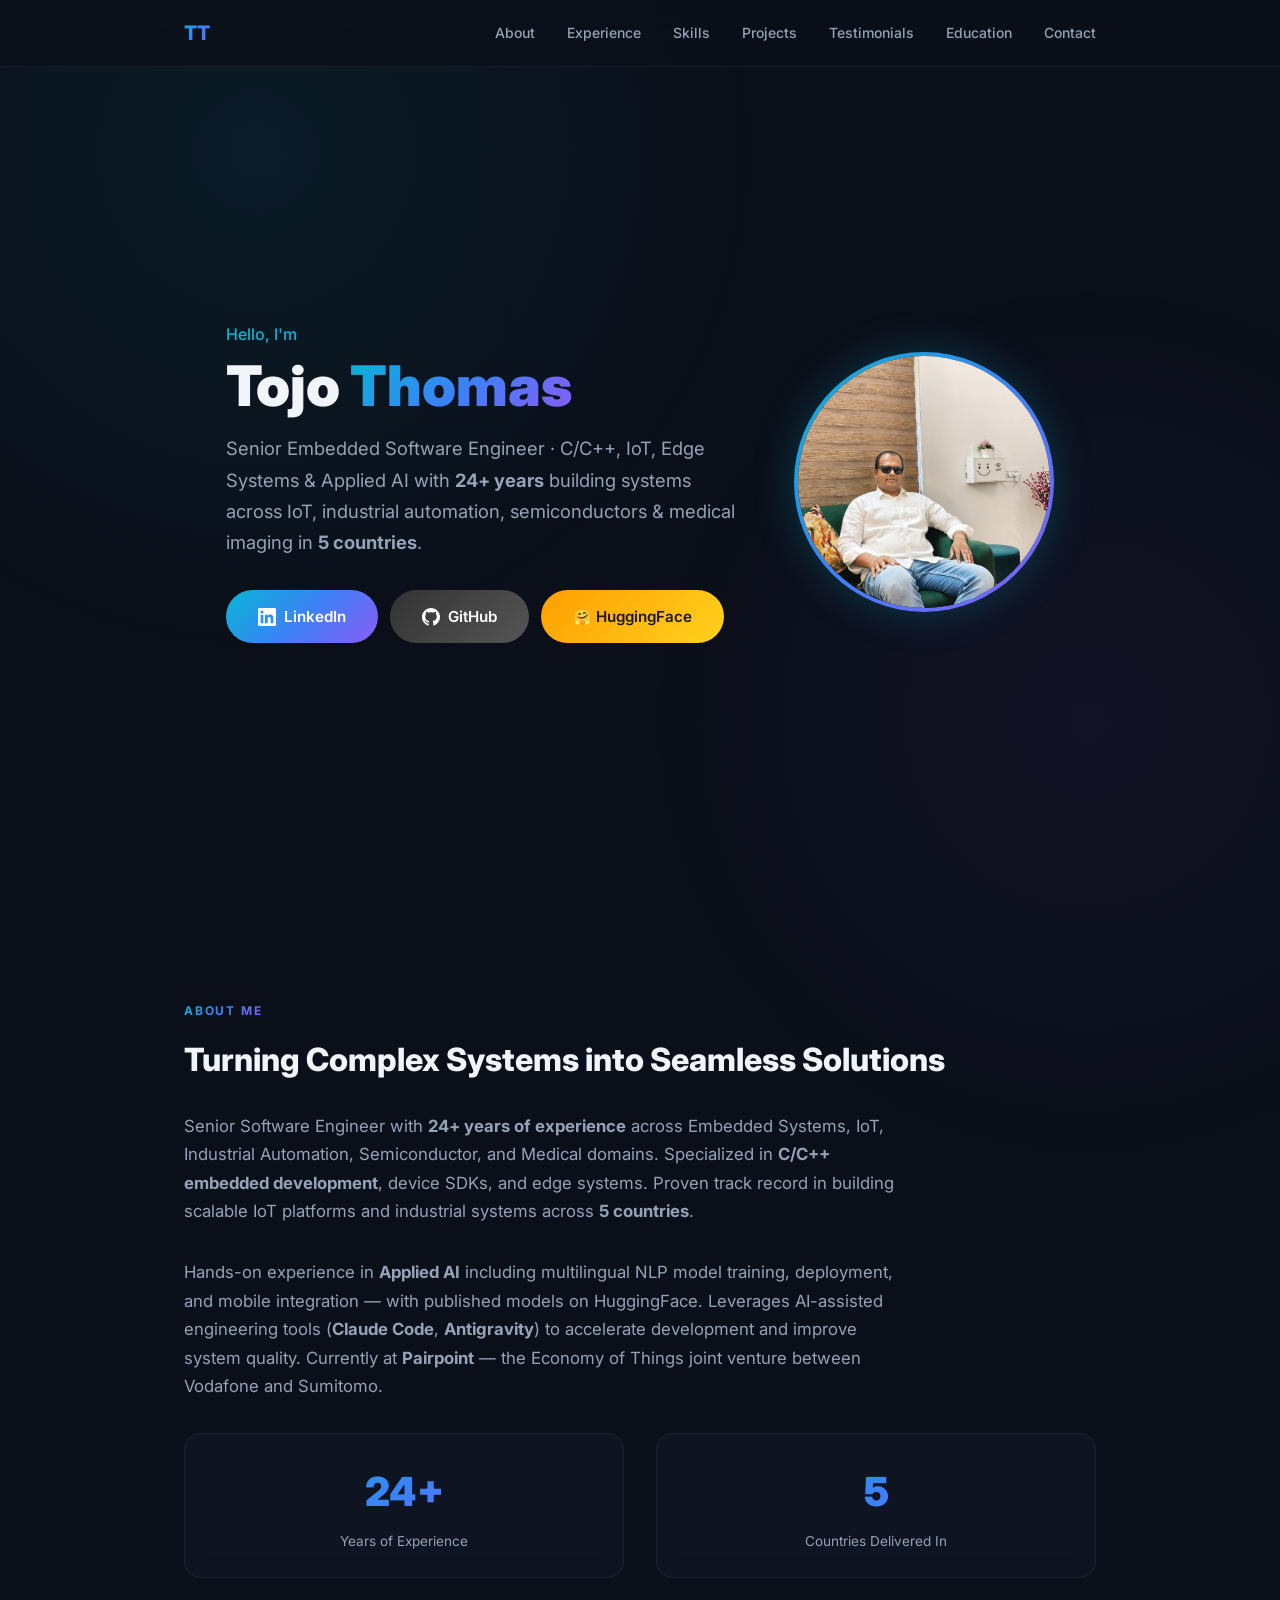
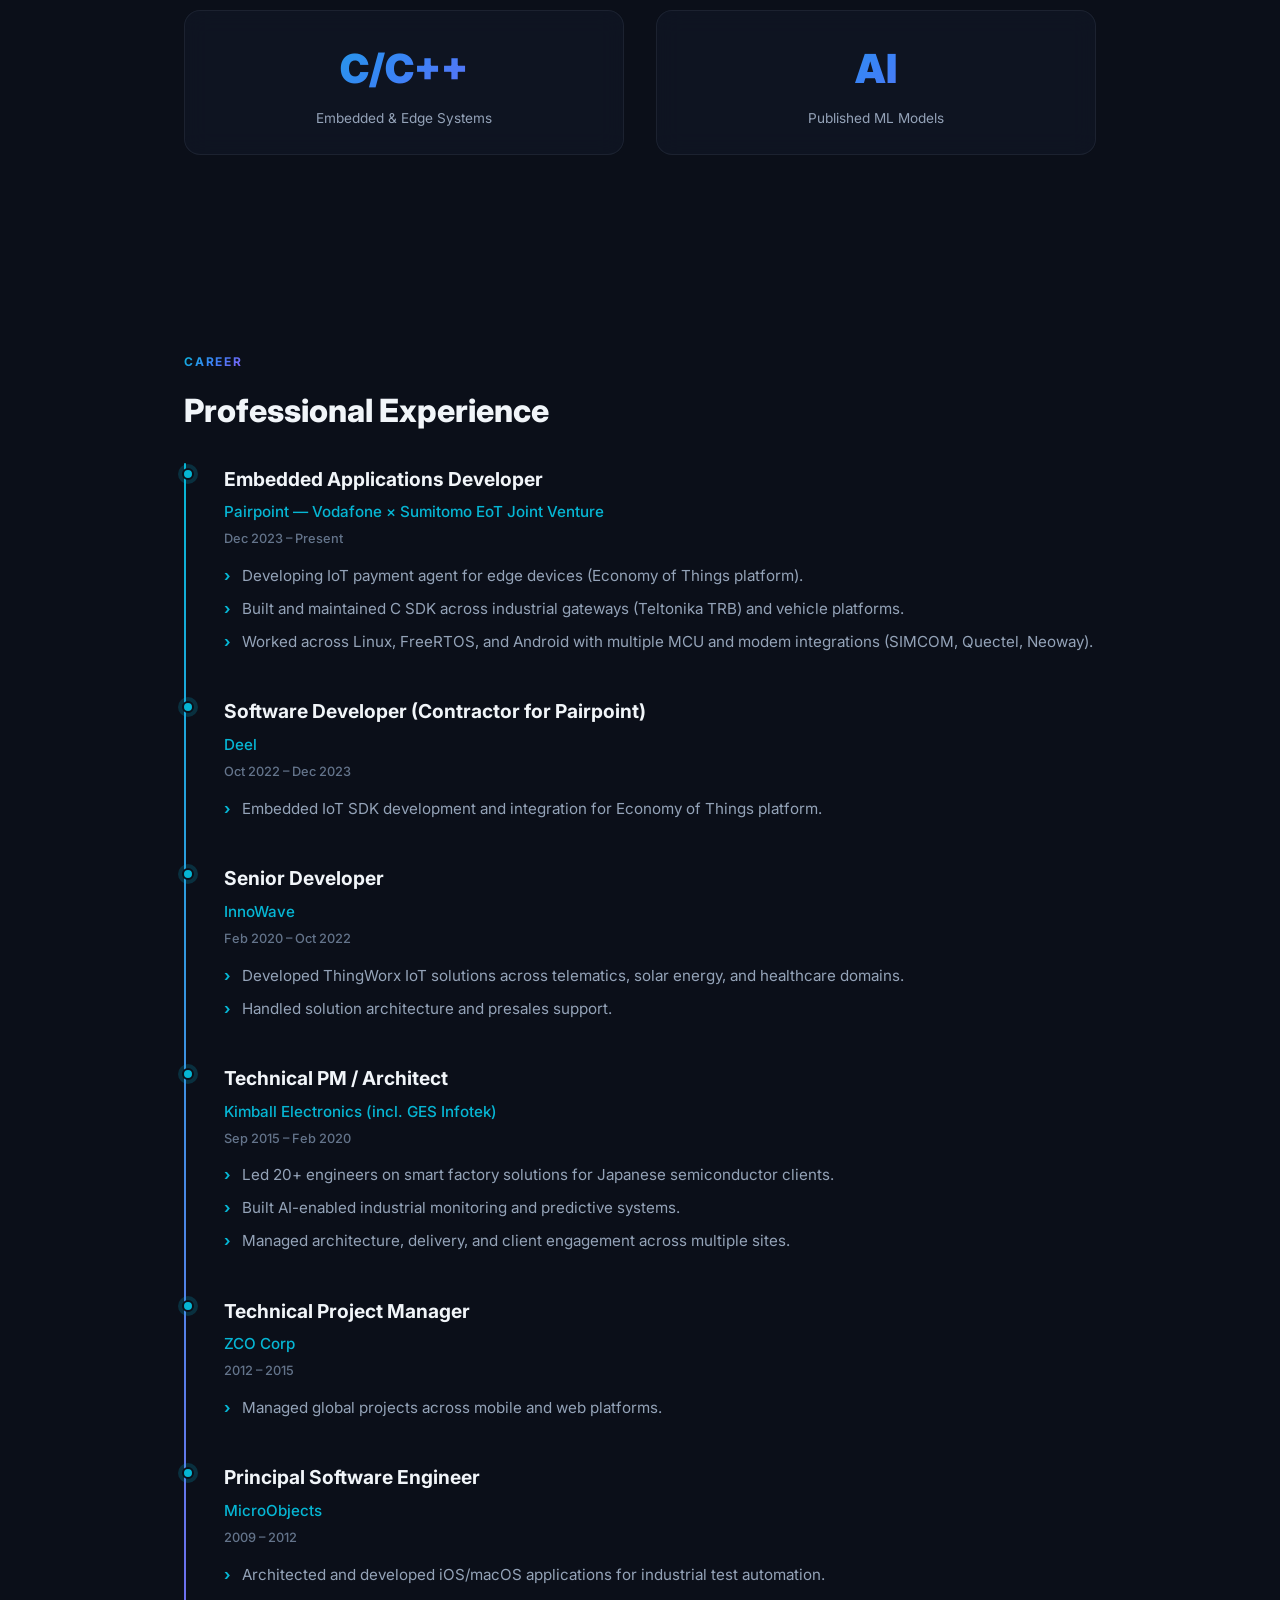
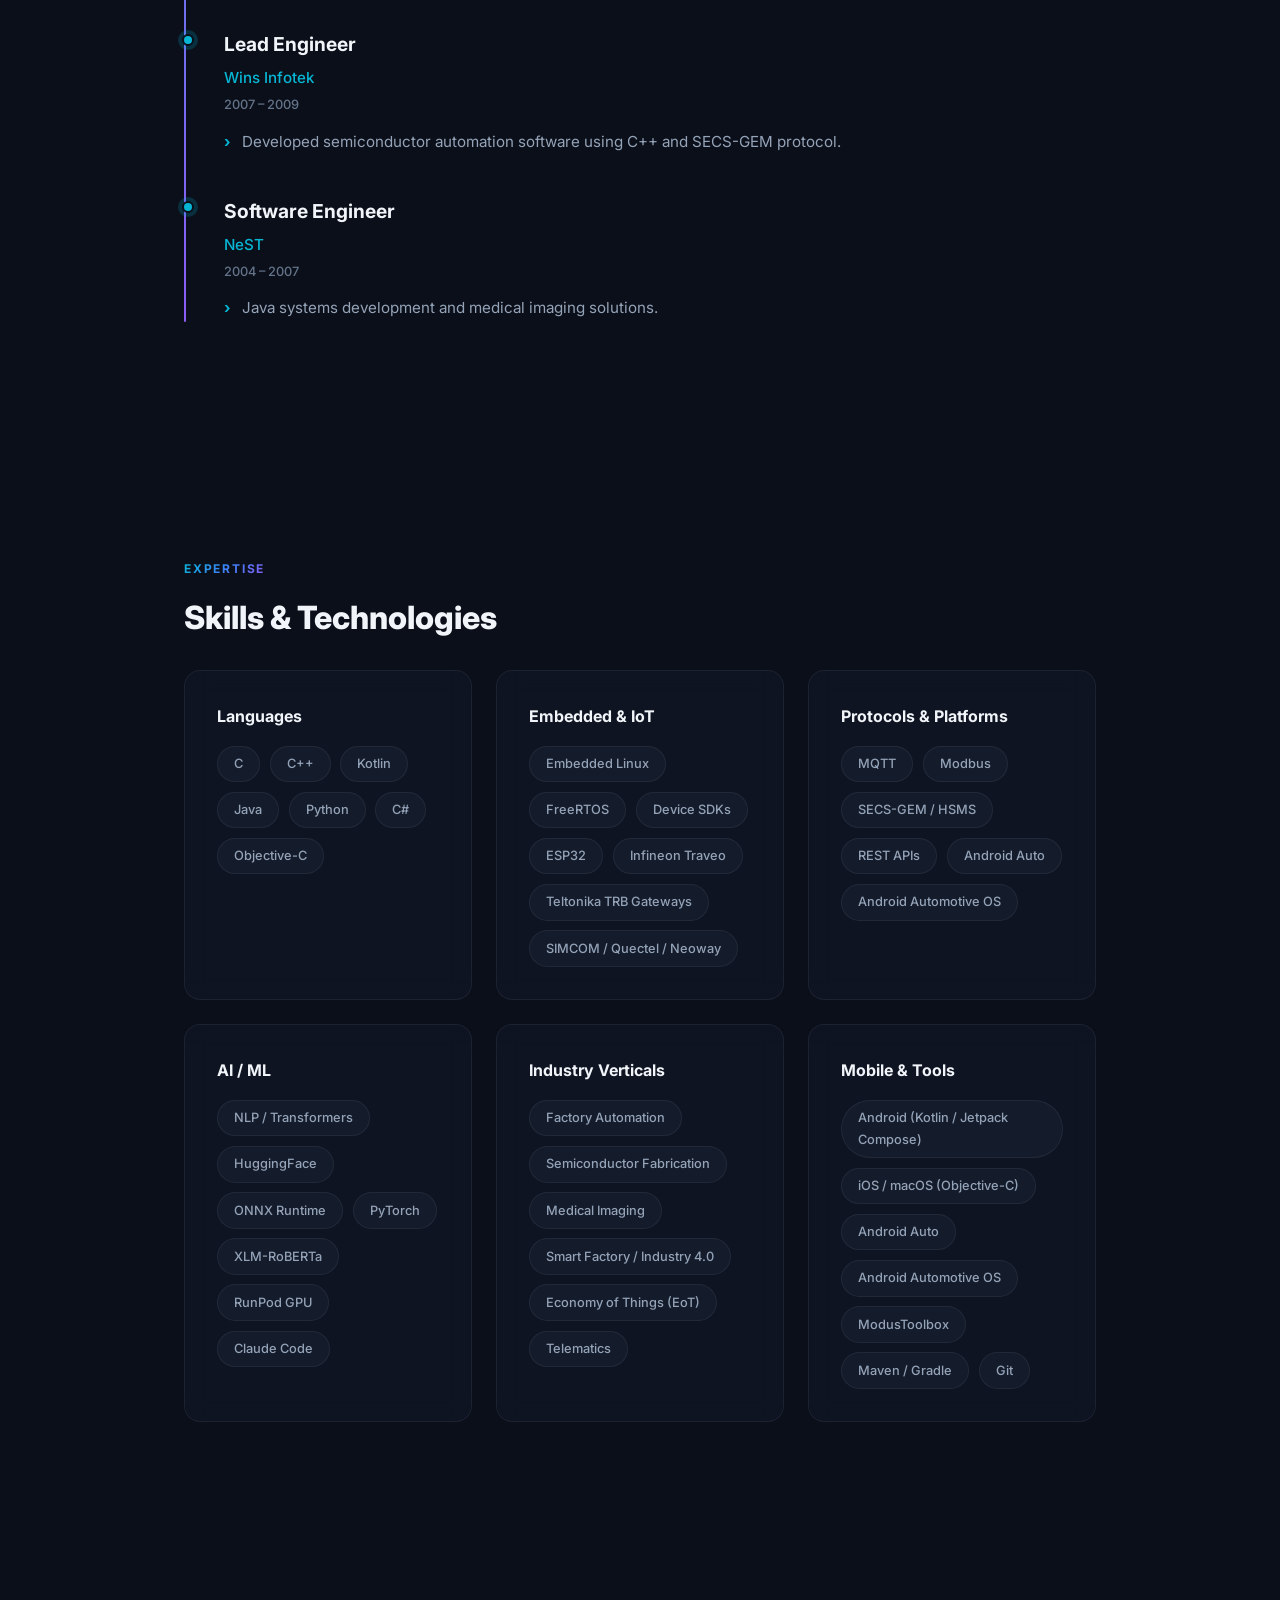
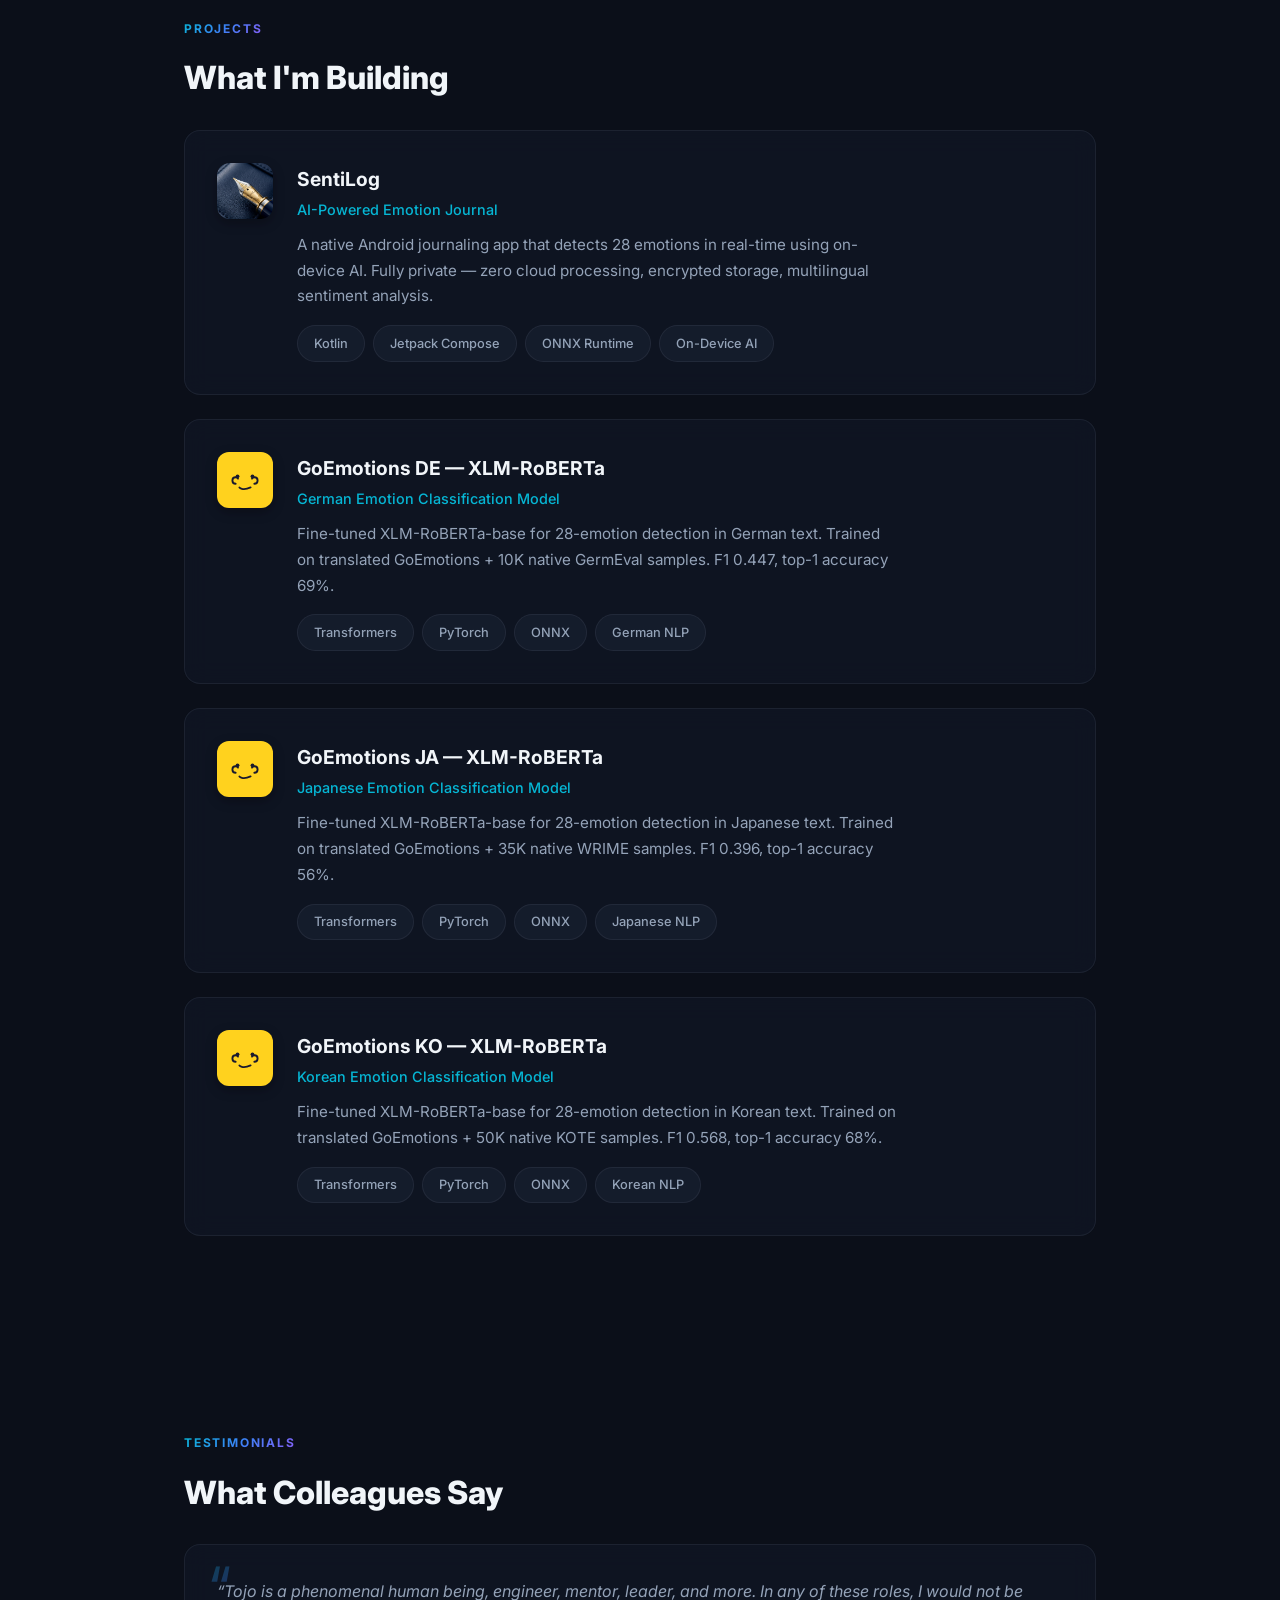
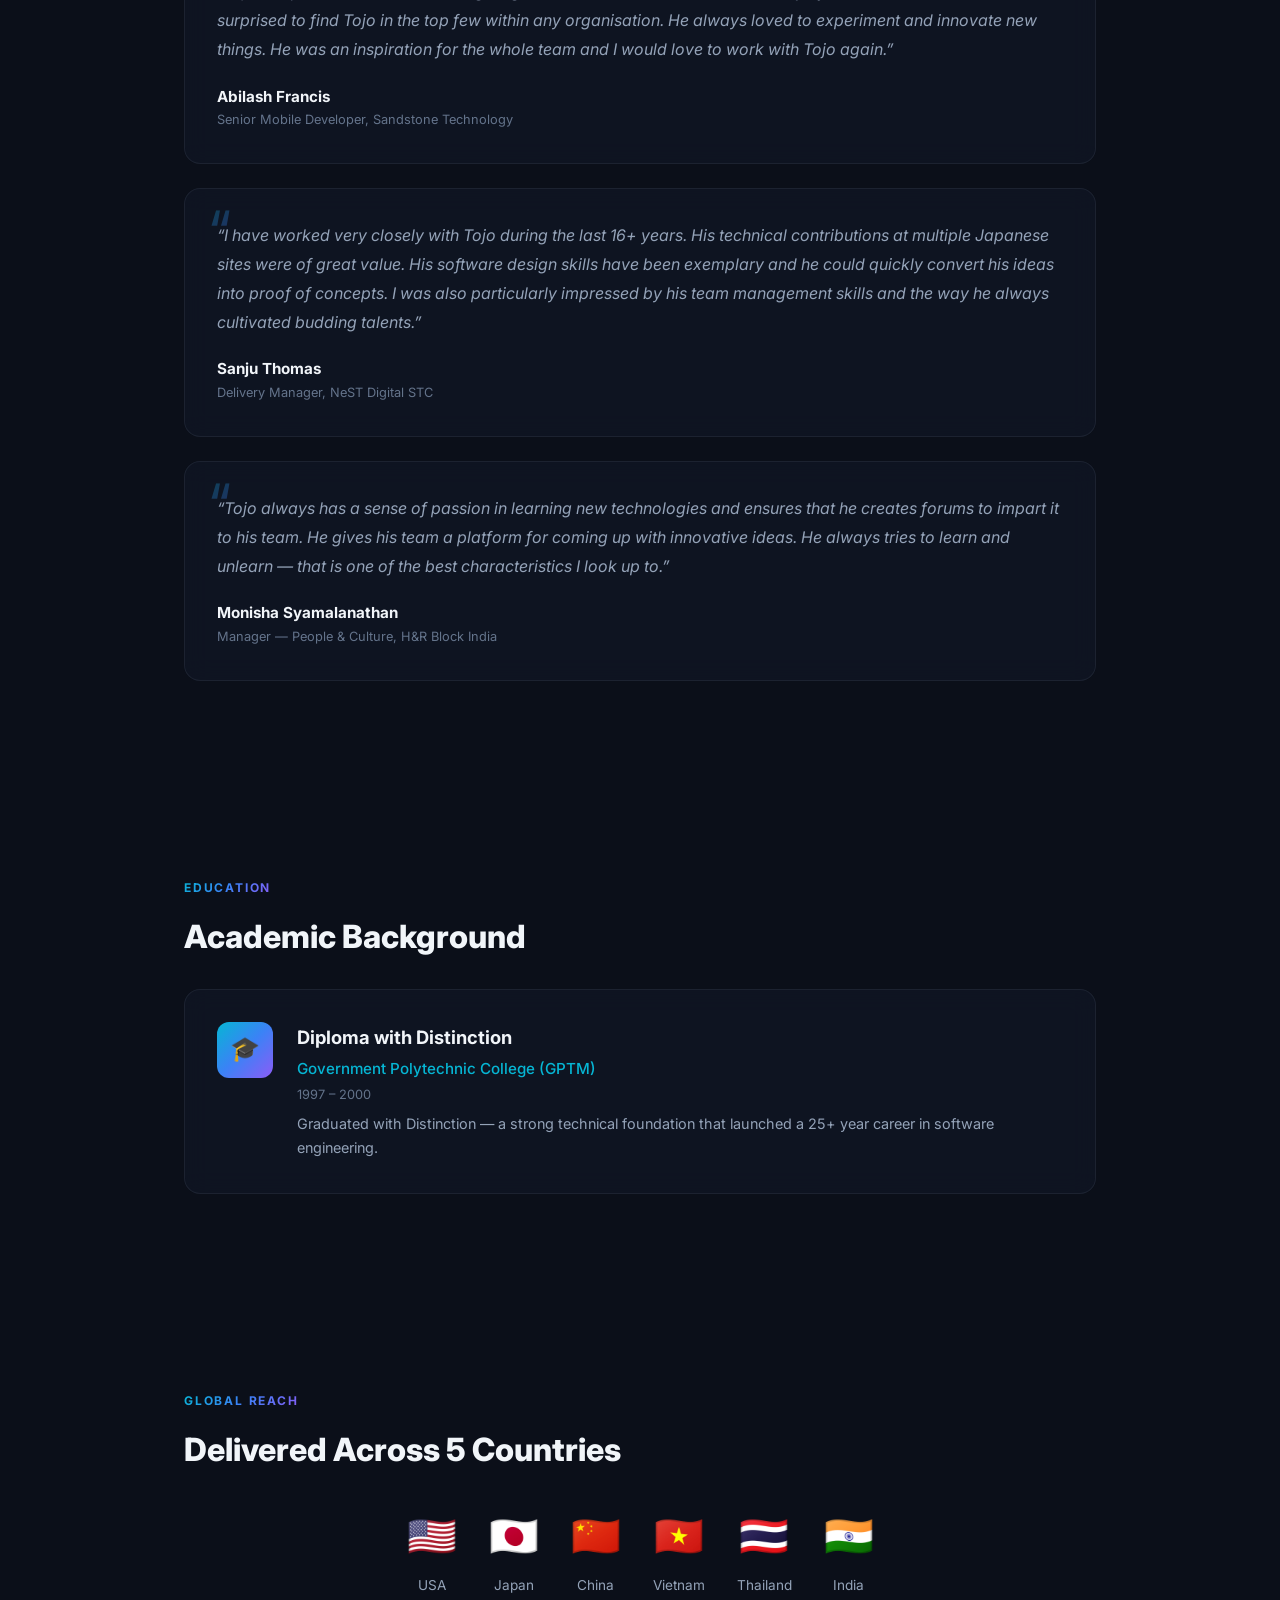
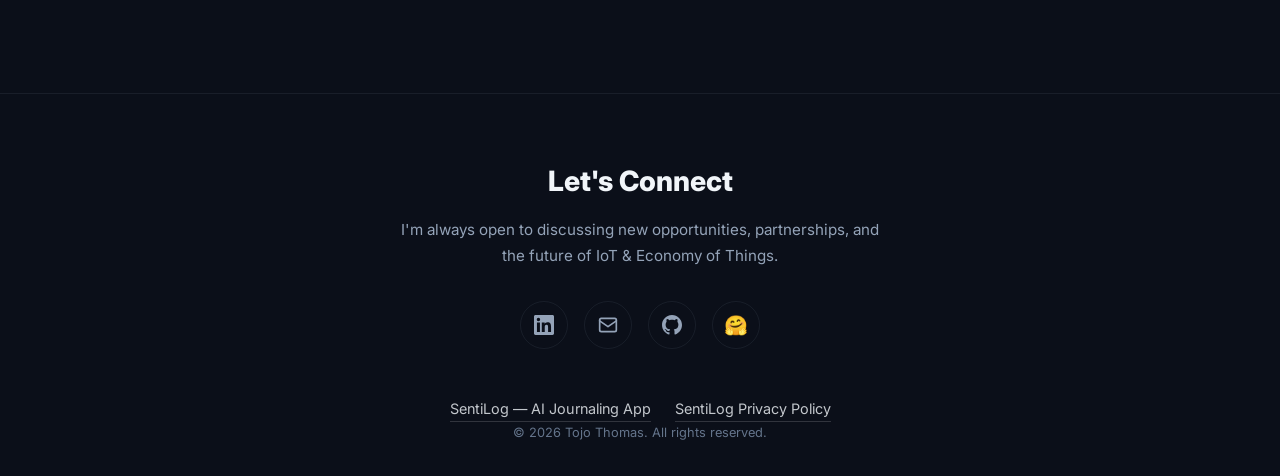
==== commit c38bc446: "Fix: Pairpoint title to Embedded Applications Developer, replace React with Android/iOS skills" ====
--- a/index.html
+++ b/index.html
@@ -143,7 +143,7 @@
         <div class="timeline">
 
           <article class="timeline-item">
-            <h3 class="role">Embedded System Engineer</h3>
+            <h3 class="role">Embedded Applications Developer</h3>
             <div class="company">Pairpoint — Vodafone × Sumitomo EoT Joint Venture</div>
             <div class="period">Dec 2023 – Present</div>
             <div class="description">
@@ -310,14 +310,15 @@
           </div>
 
           <div class="glass-card skill-group">
-            <h3>Tools & Frameworks</h3>
+            <h3>Mobile & Tools</h3>
             <div class="skill-tags">
-              <span class="skill-tag">Jetpack Compose</span>
+              <span class="skill-tag">Android (Kotlin / Jetpack Compose)</span>
+              <span class="skill-tag">iOS / macOS (Objective-C)</span>
+              <span class="skill-tag">Android Auto</span>
+              <span class="skill-tag">Android Automotive OS</span>
               <span class="skill-tag">ModusToolbox</span>
               <span class="skill-tag">Maven / Gradle</span>
               <span class="skill-tag">Git</span>
-              <span class="skill-tag">ThingWorx</span>
-              <span class="skill-tag">Microservices</span>
             </div>
           </div>
 
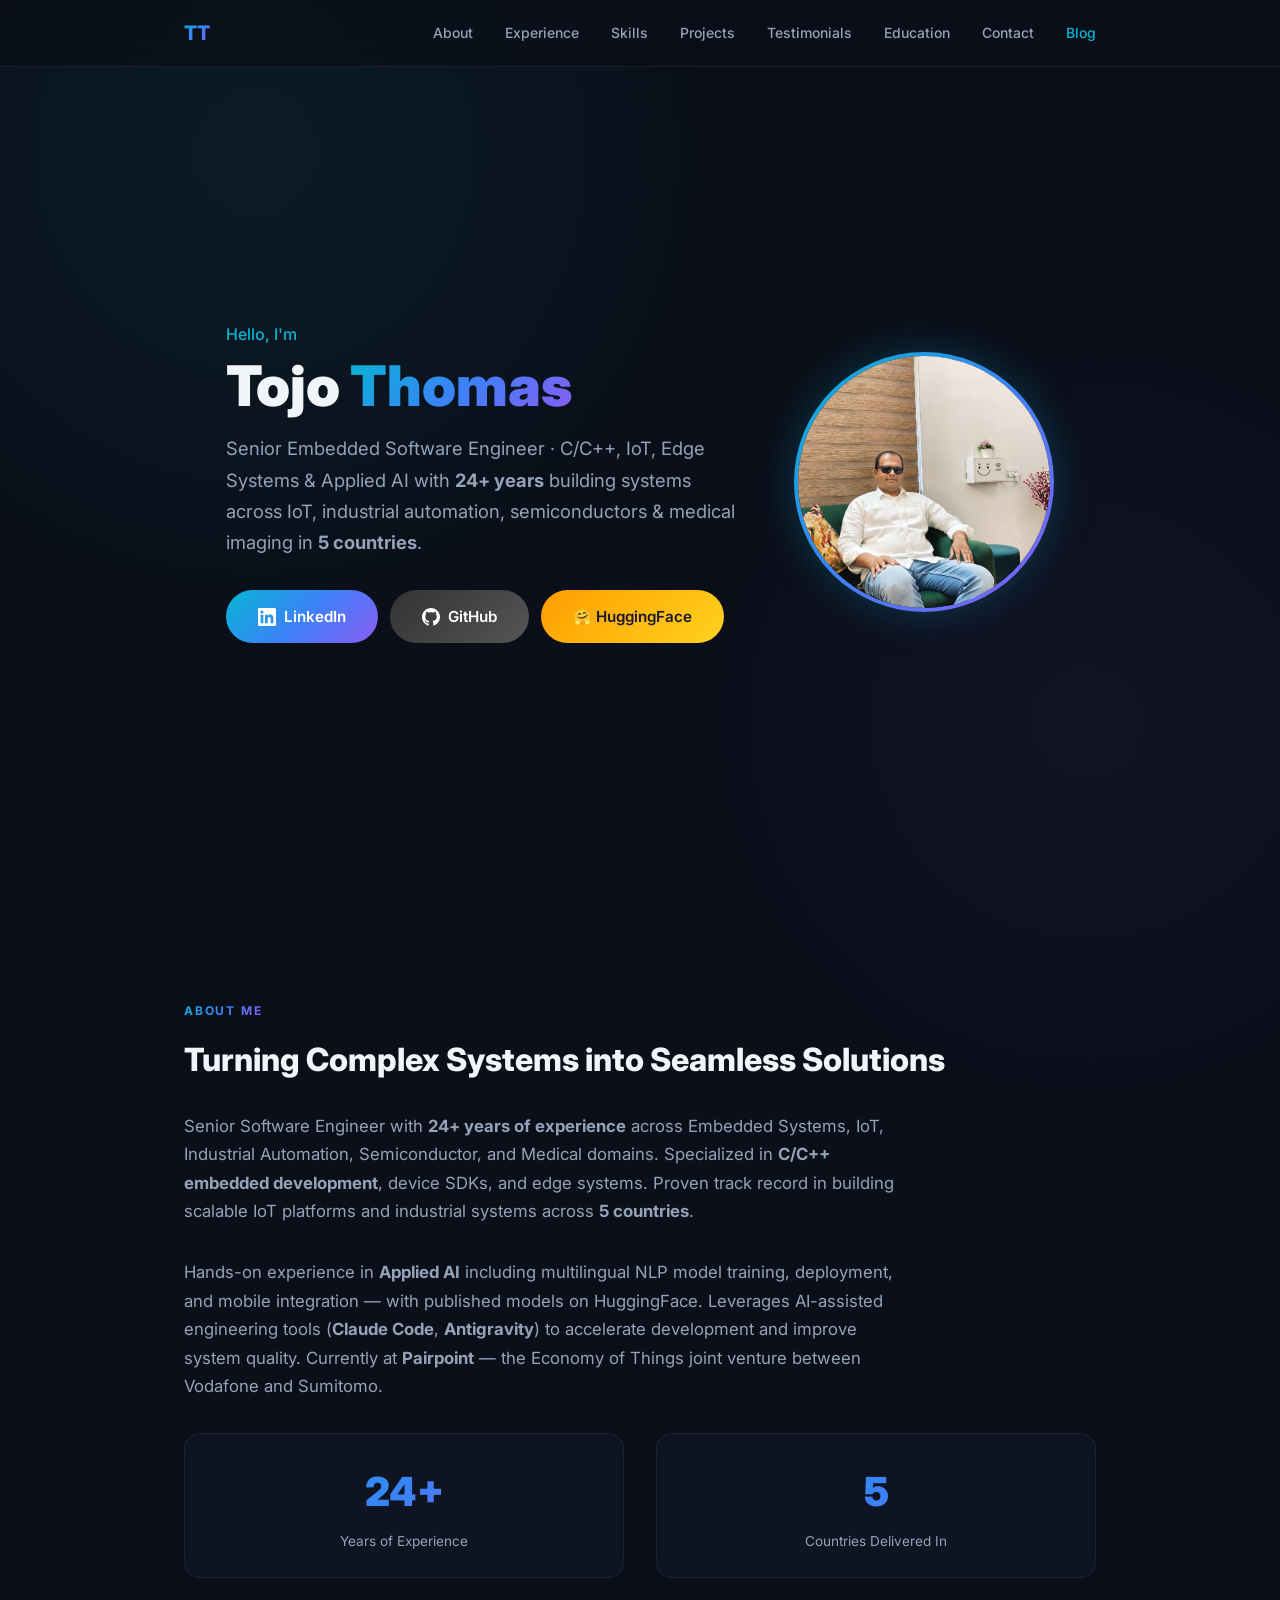
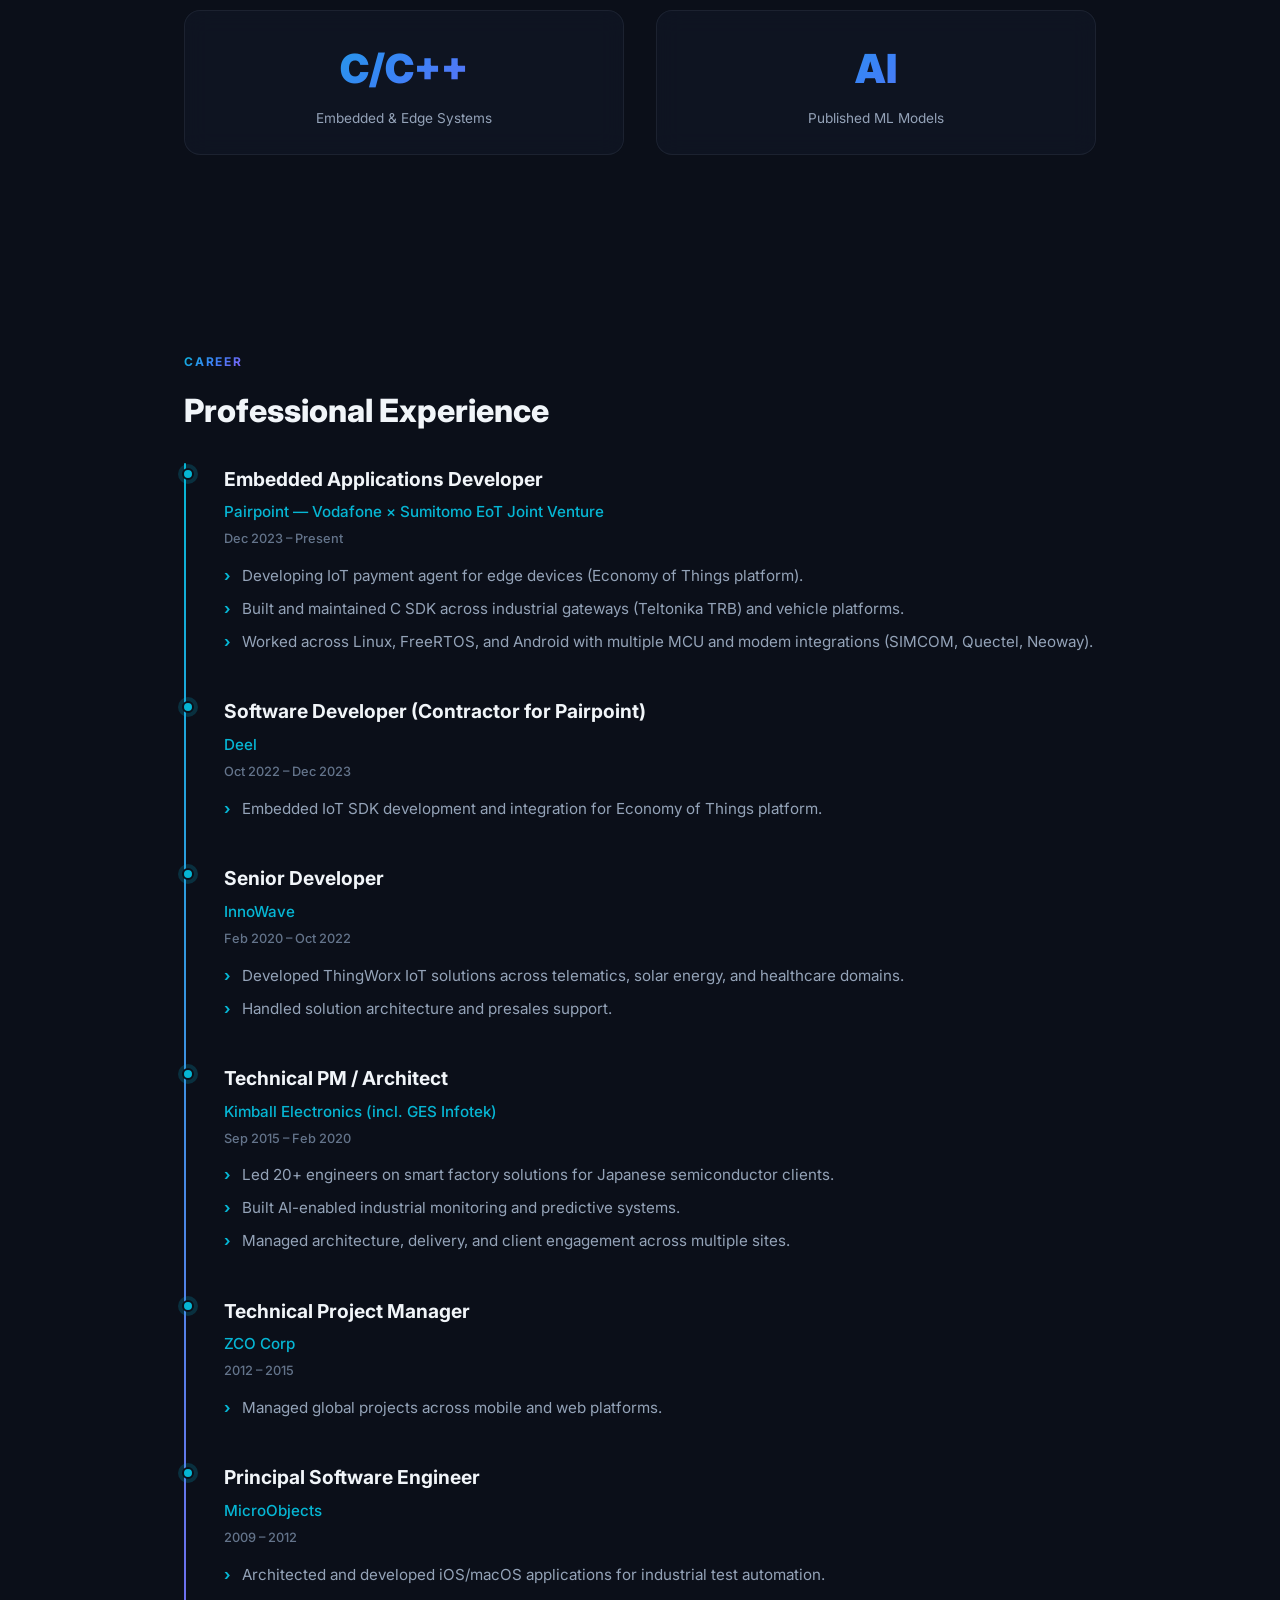
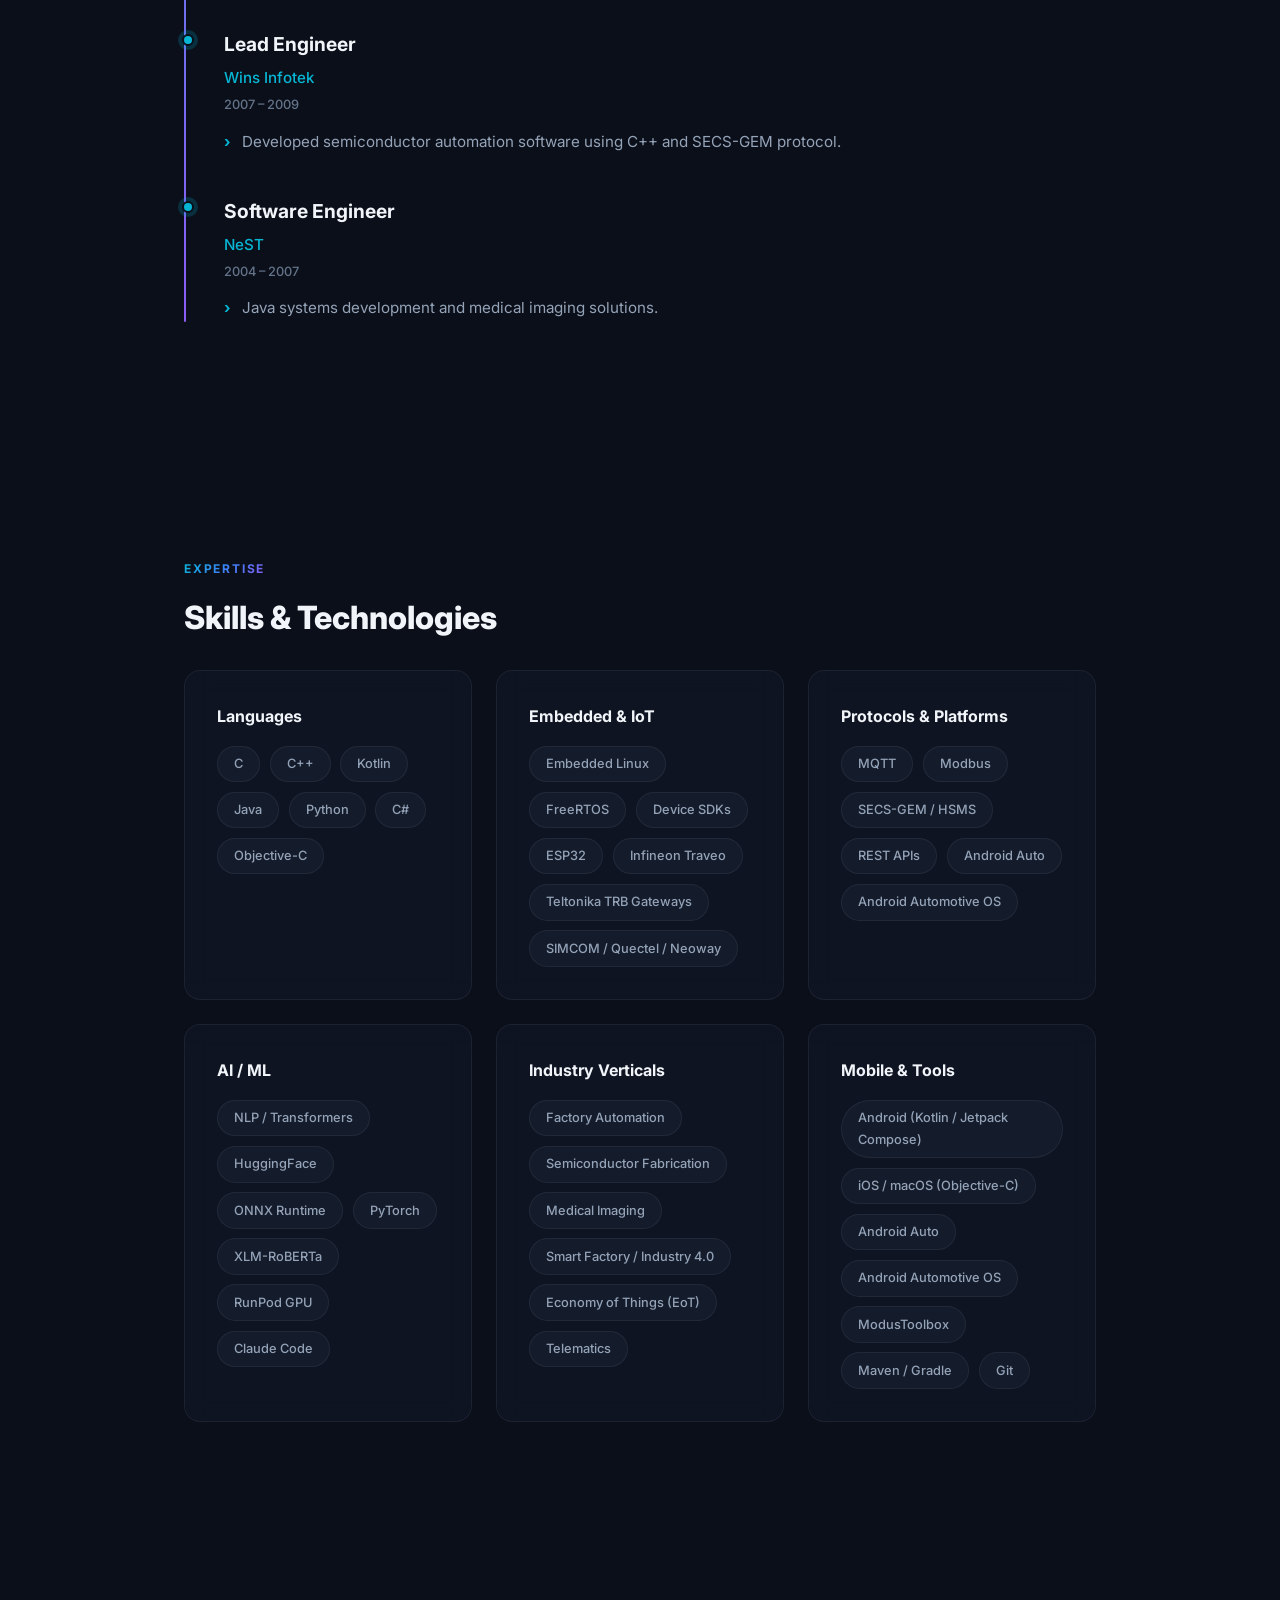
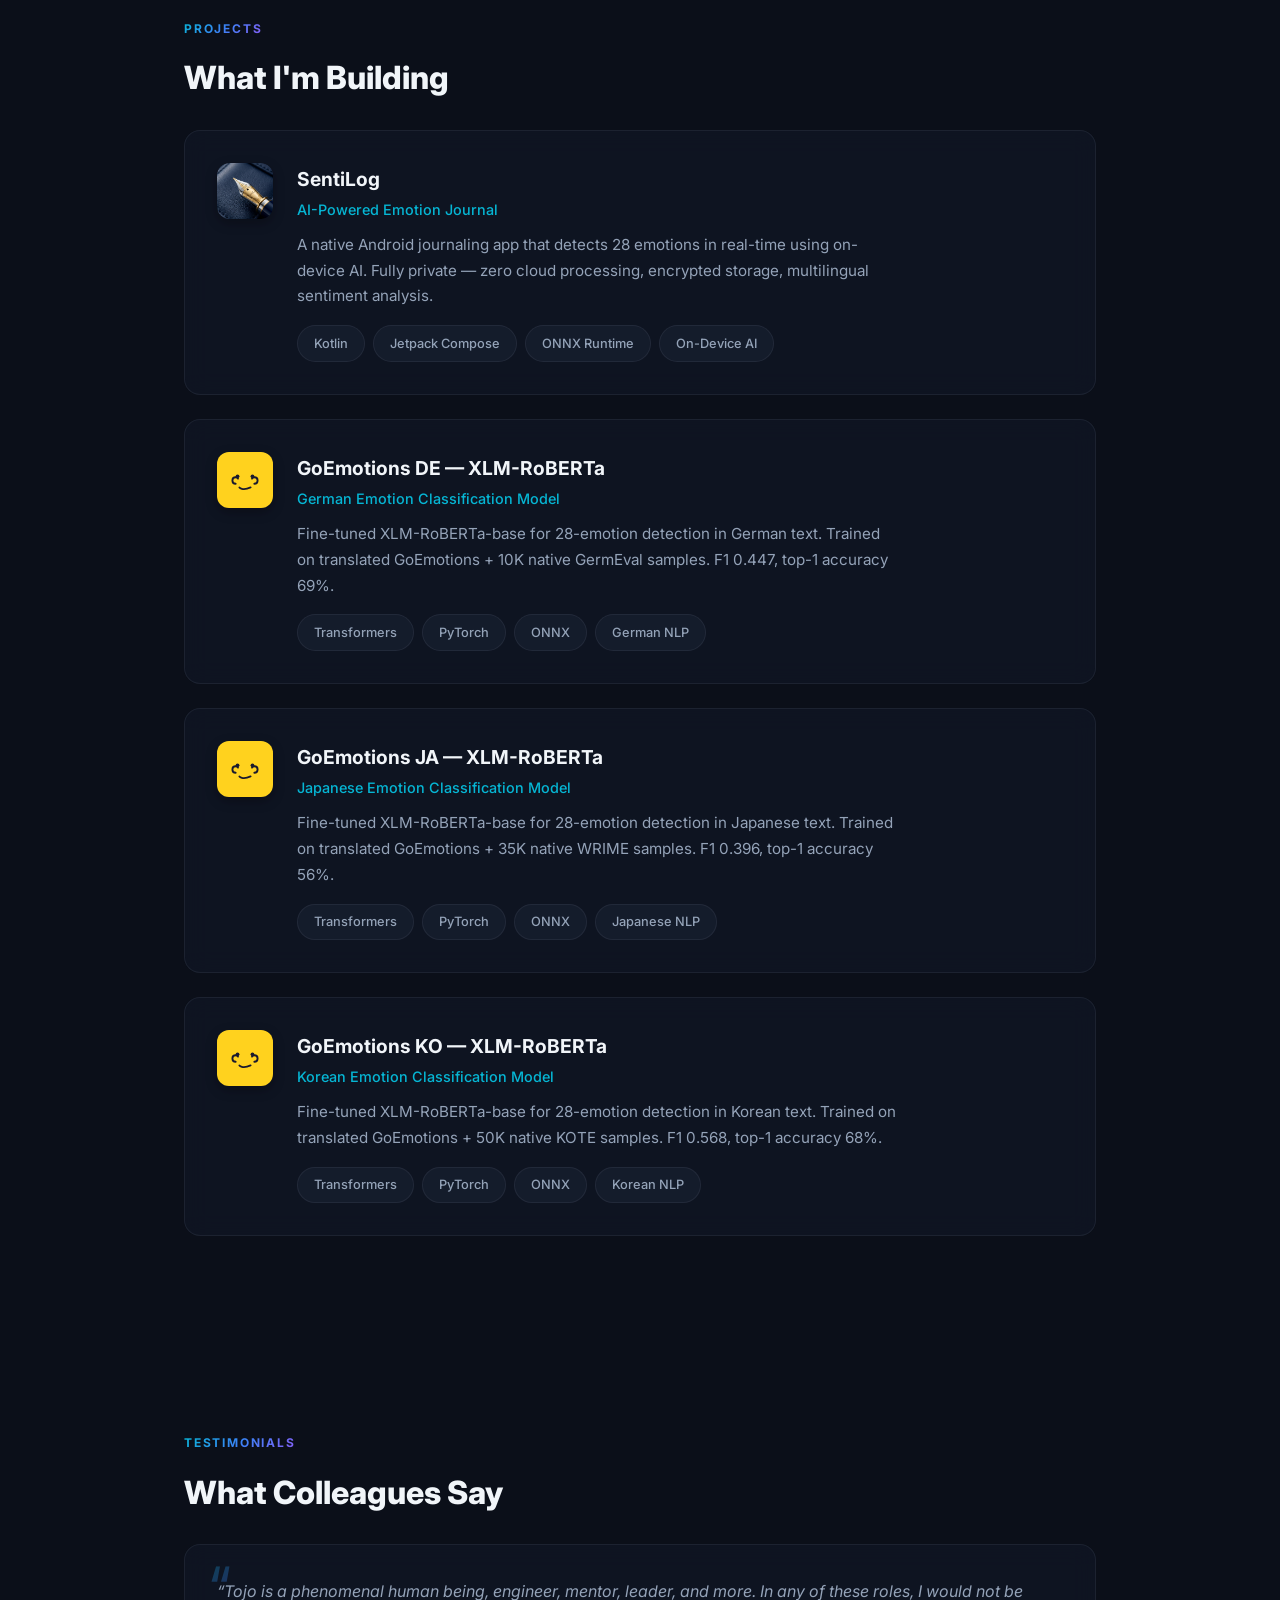
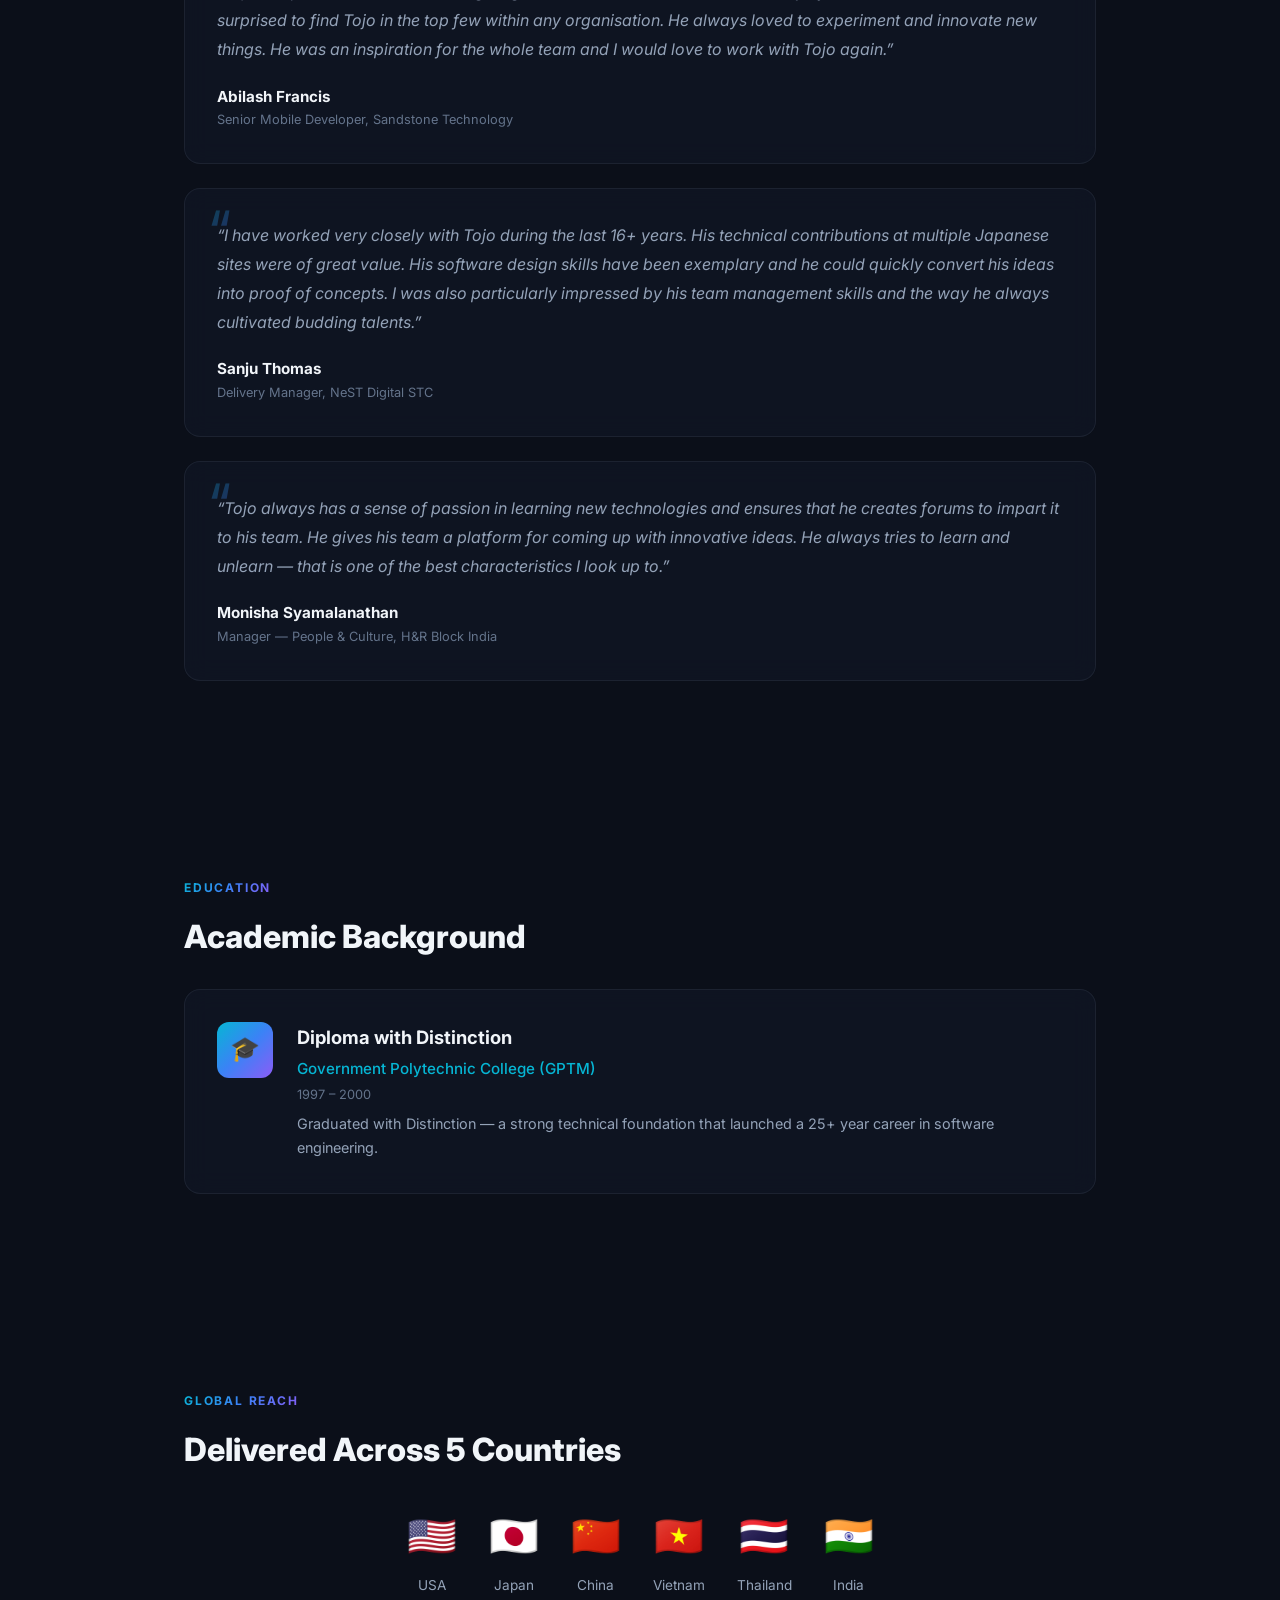
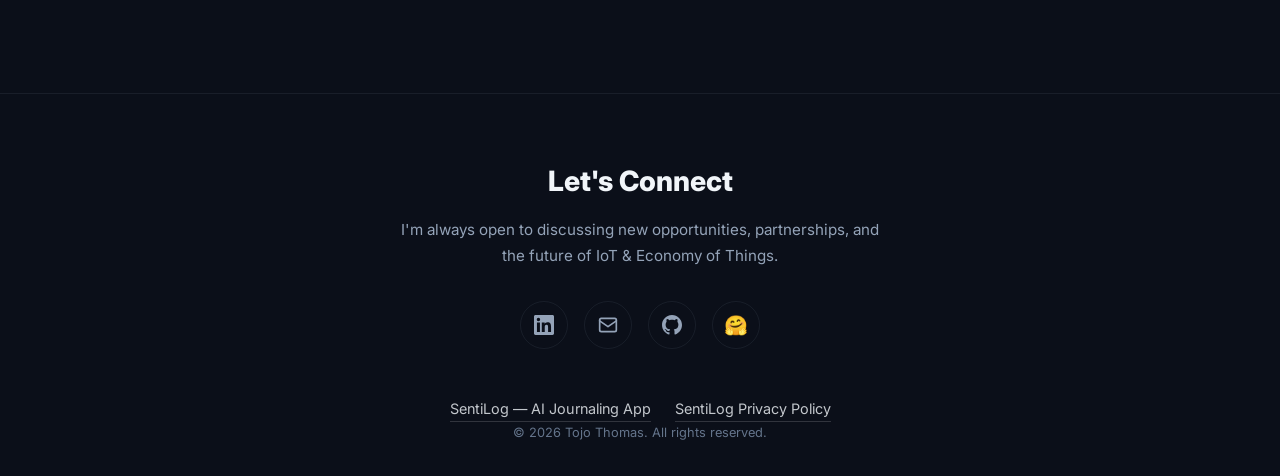
==== commit f883d5c2: "Add blog: Running Transformer Models on Mobile NPUs First blog post at /blog/npu-transformer-guide.h" ====
--- a/index.html
+++ b/index.html
@@ -66,6 +66,7 @@
         <a href="#testimonials" role="menuitem">Testimonials</a>
         <a href="#education" role="menuitem">Education</a>
         <a href="#contact" role="menuitem">Contact</a>
+        <a href="/blog/npu-transformer-guide.html" role="menuitem" style="color:var(--accent-start)">Blog</a>
       </div>
       <button class="nav-toggle" id="navToggle" aria-label="Toggle navigation menu" aria-expanded="false">
         <span></span><span></span><span></span>
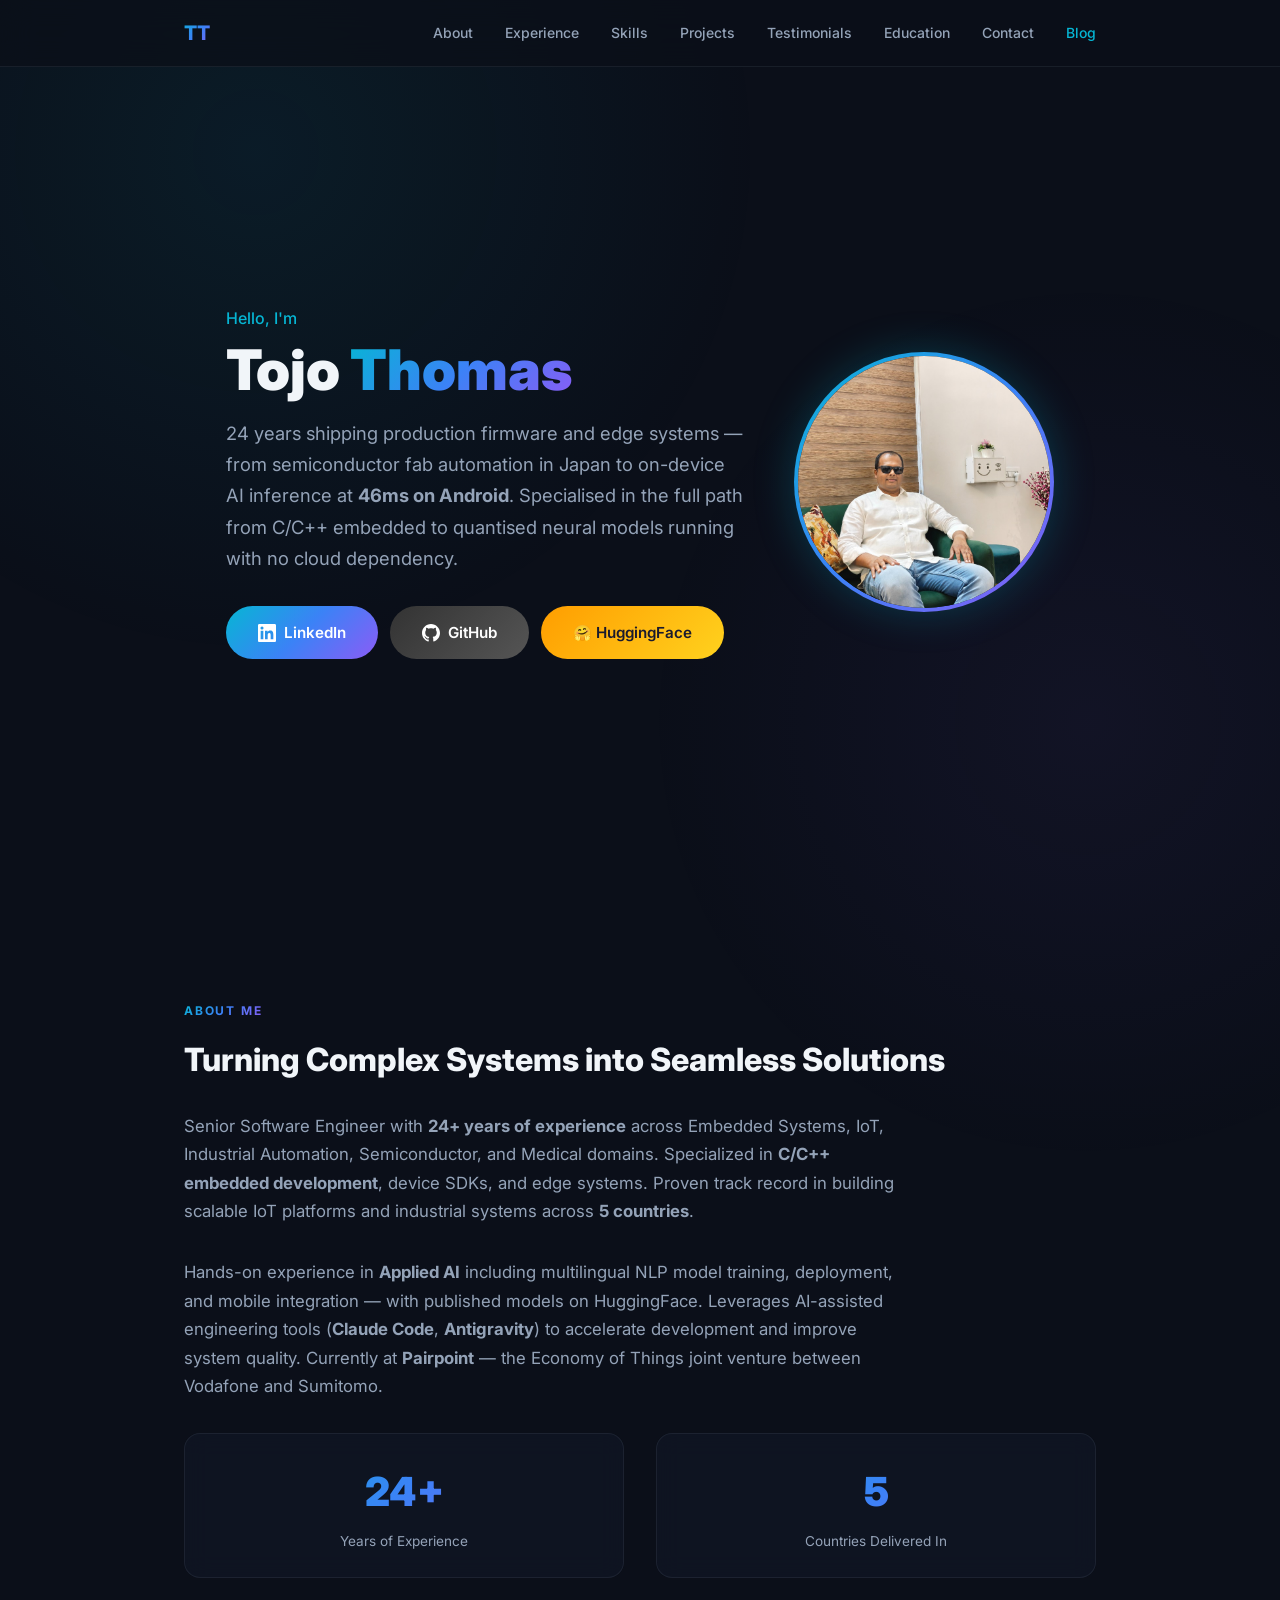
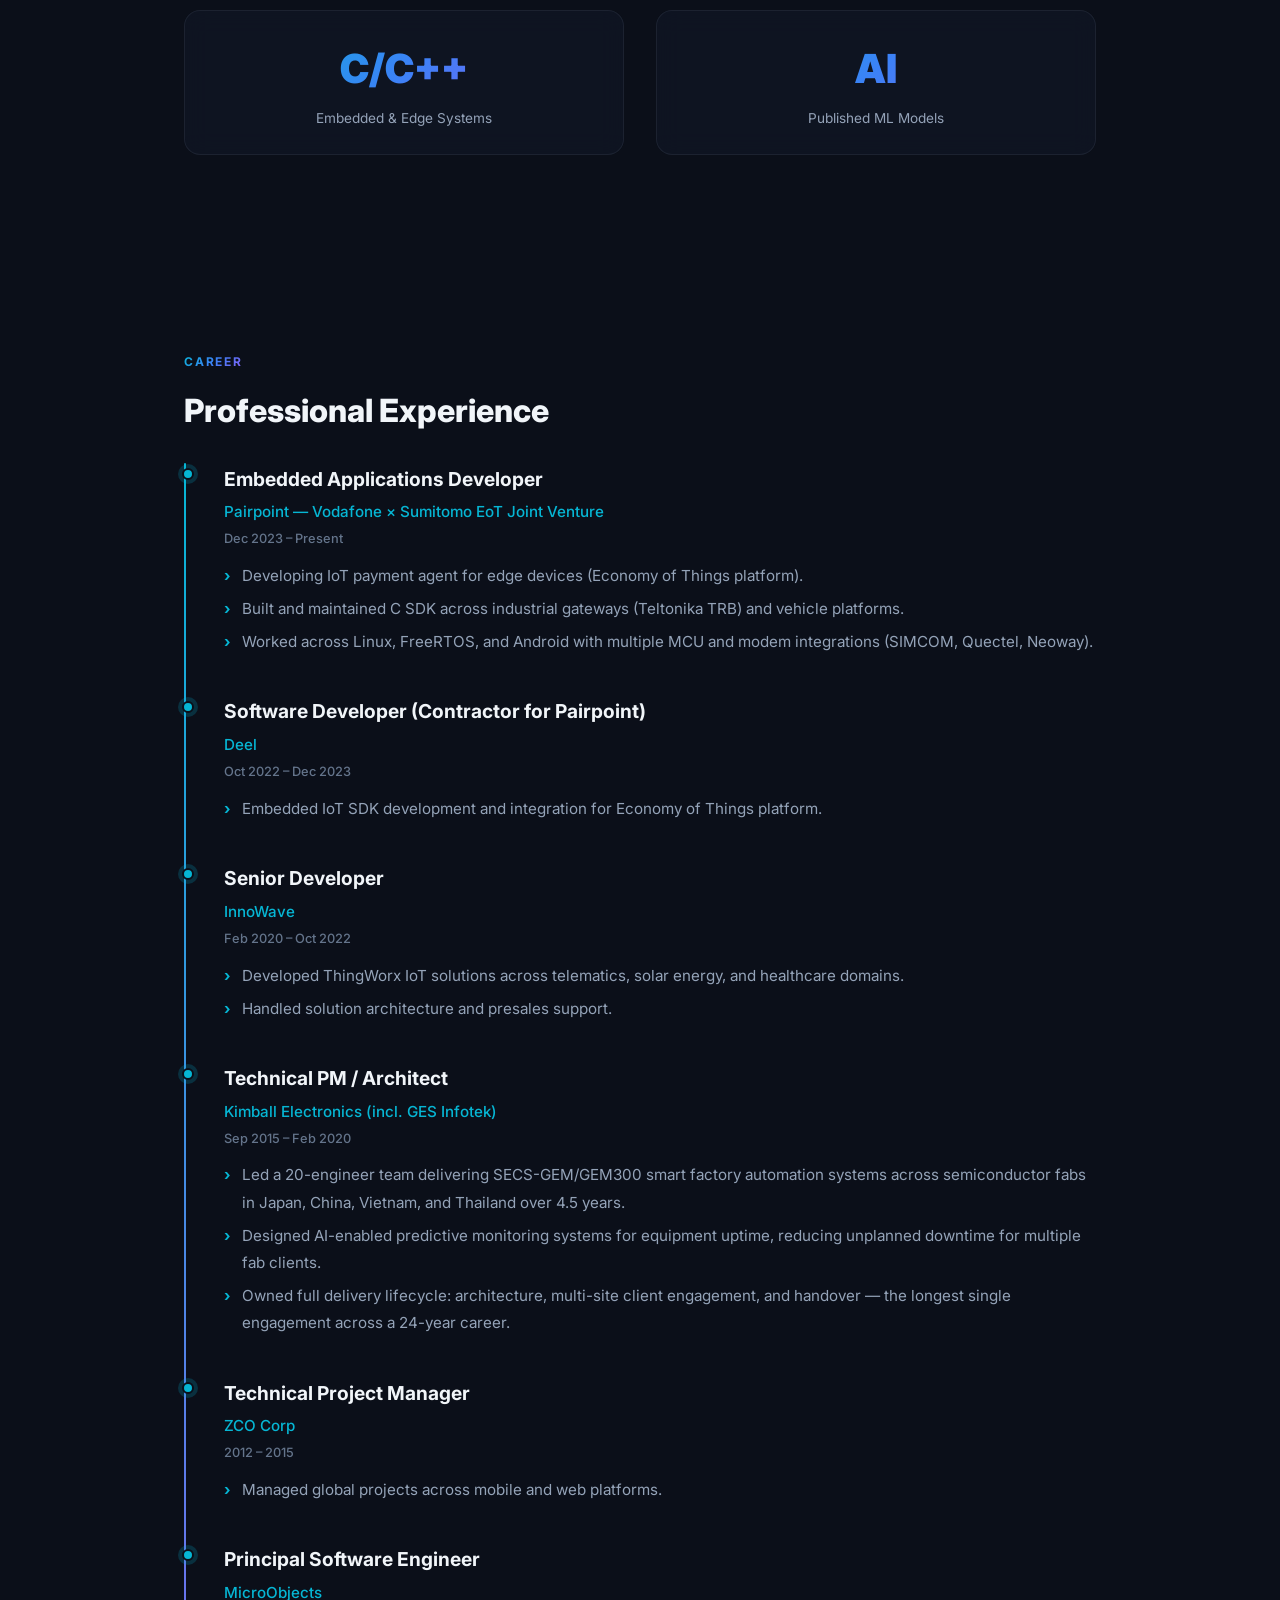
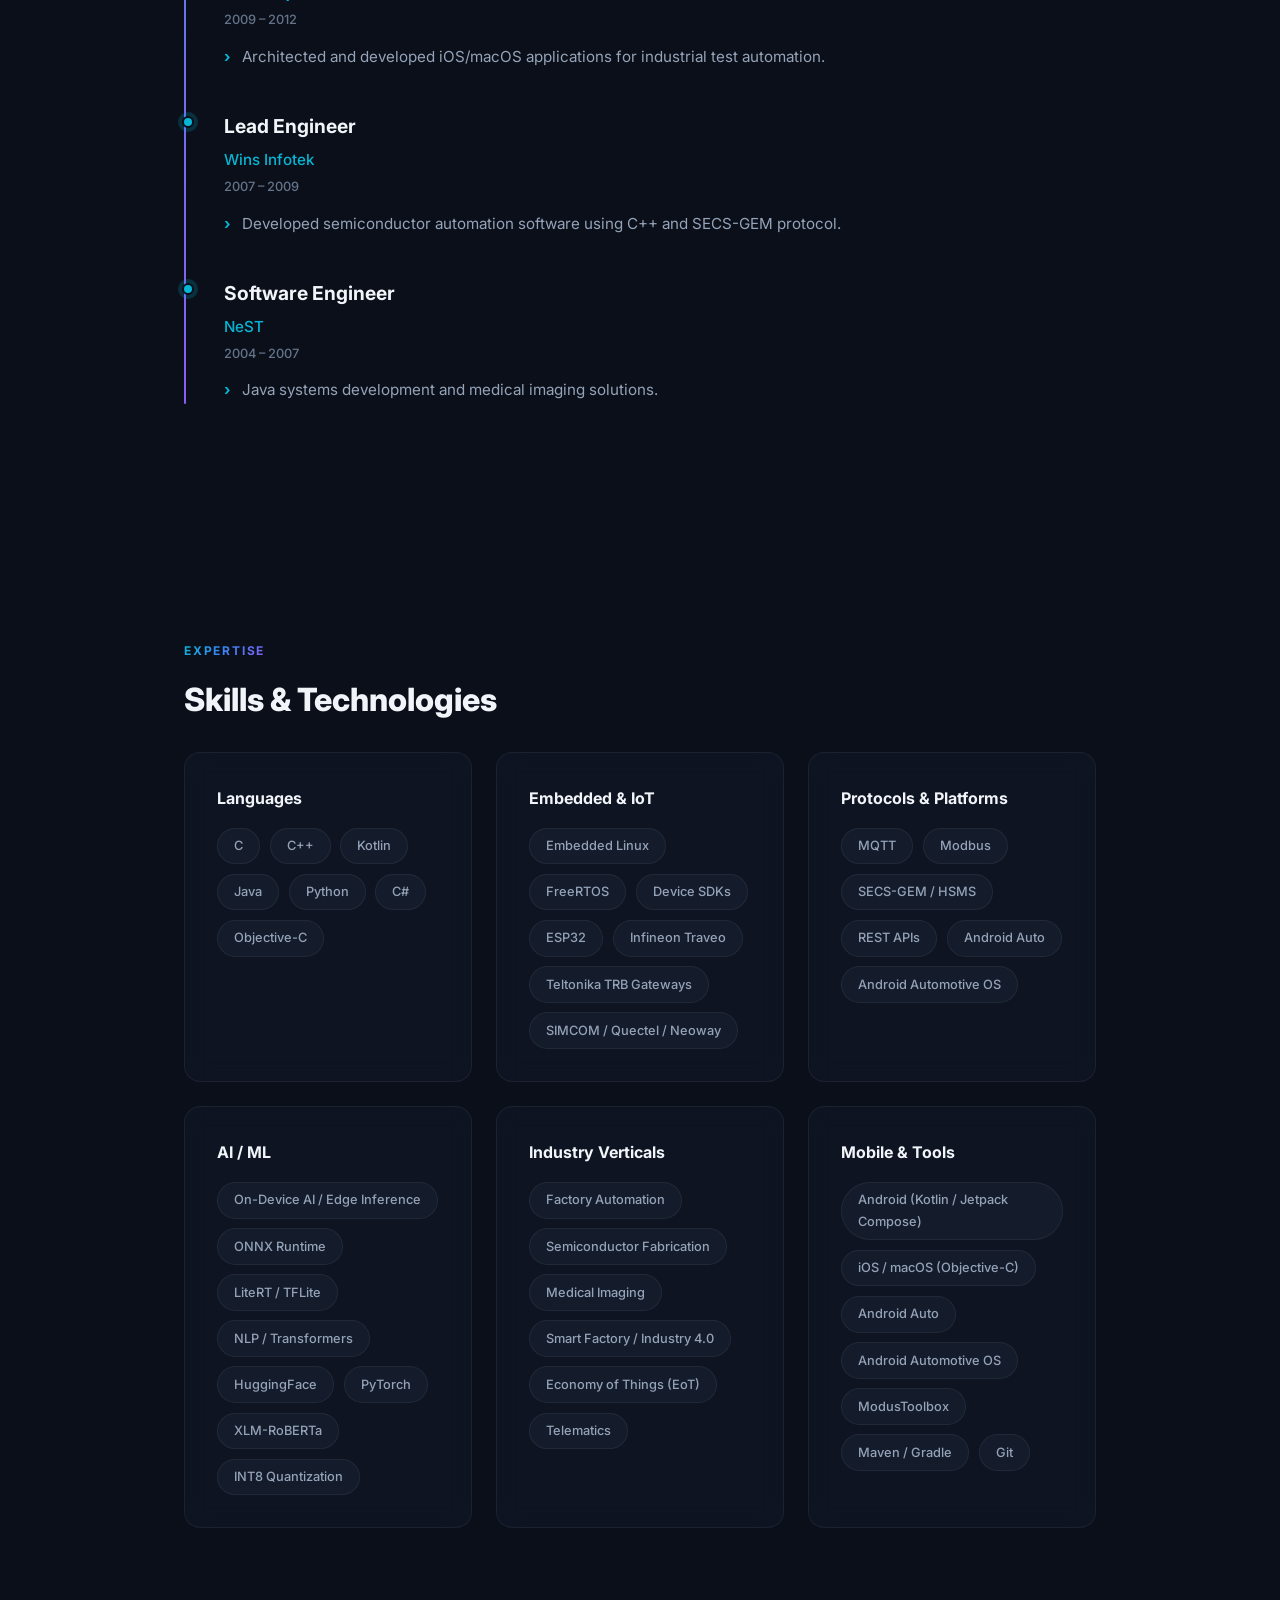
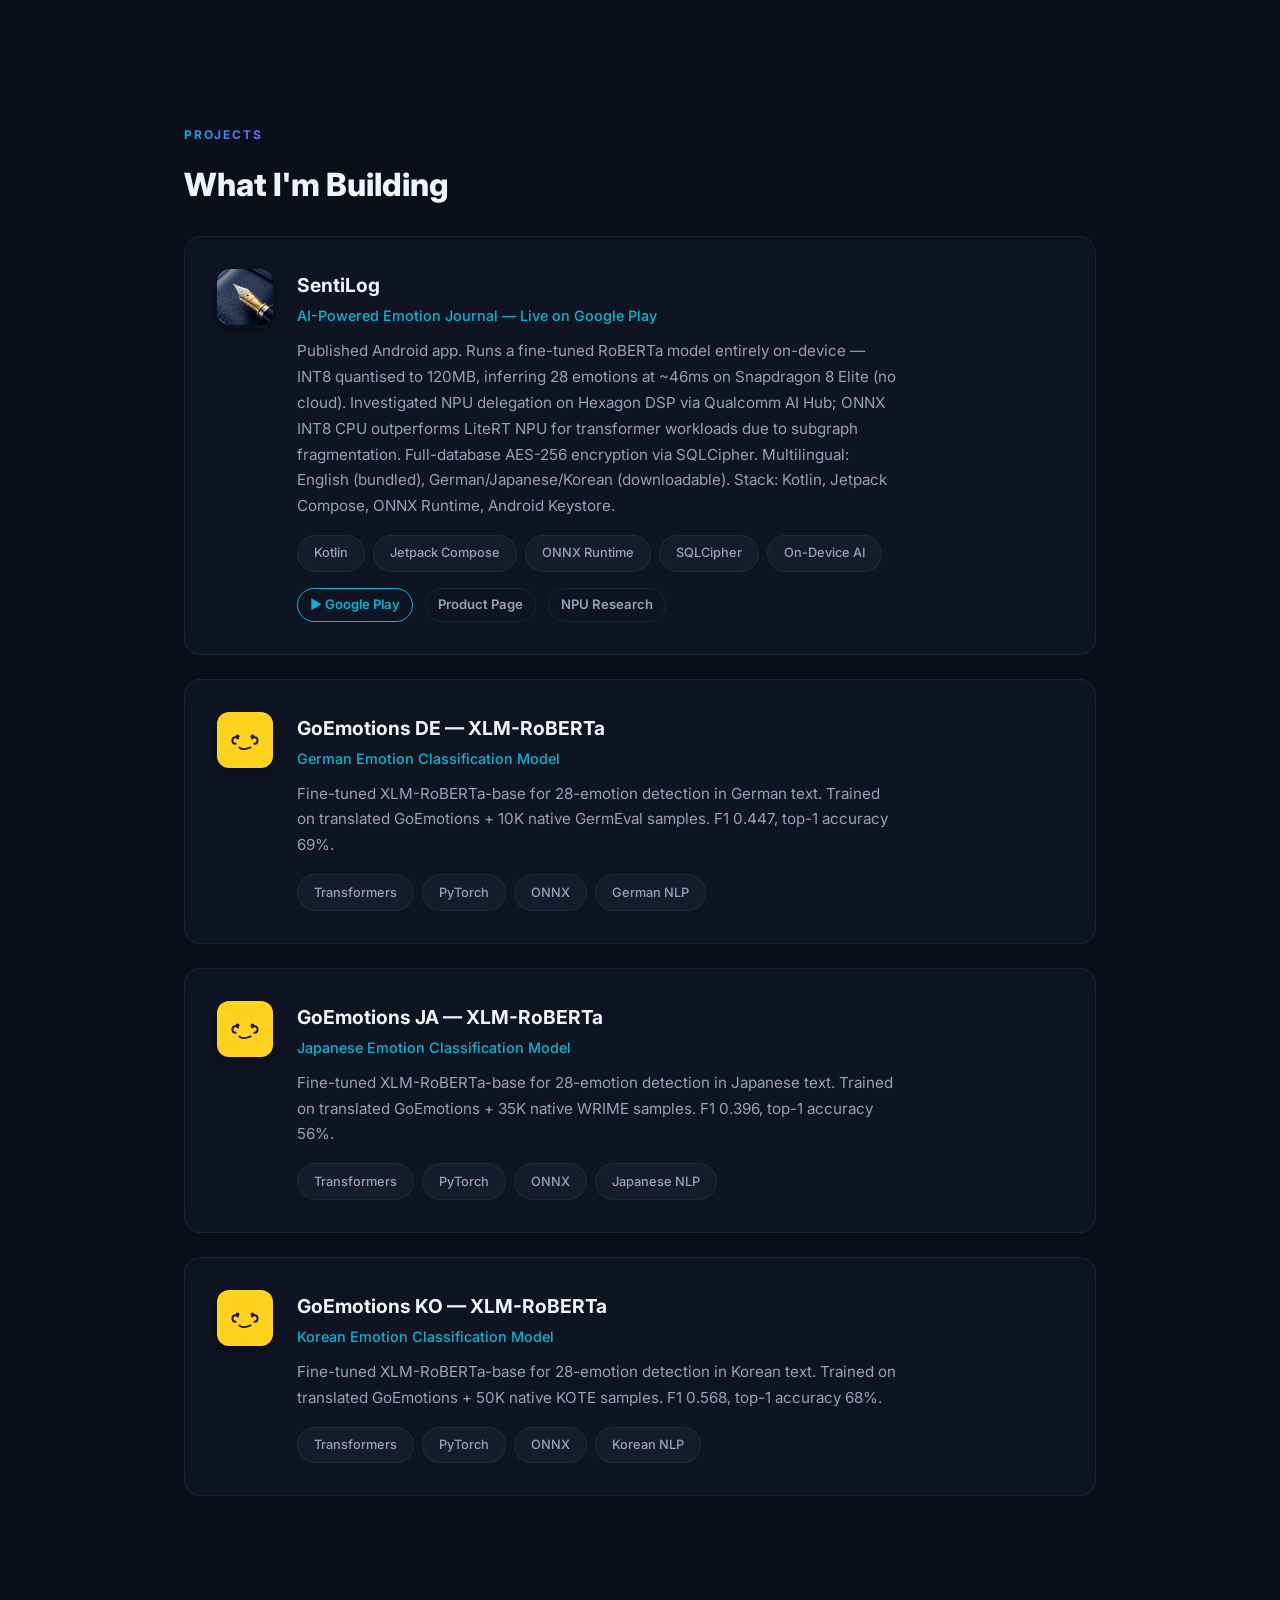
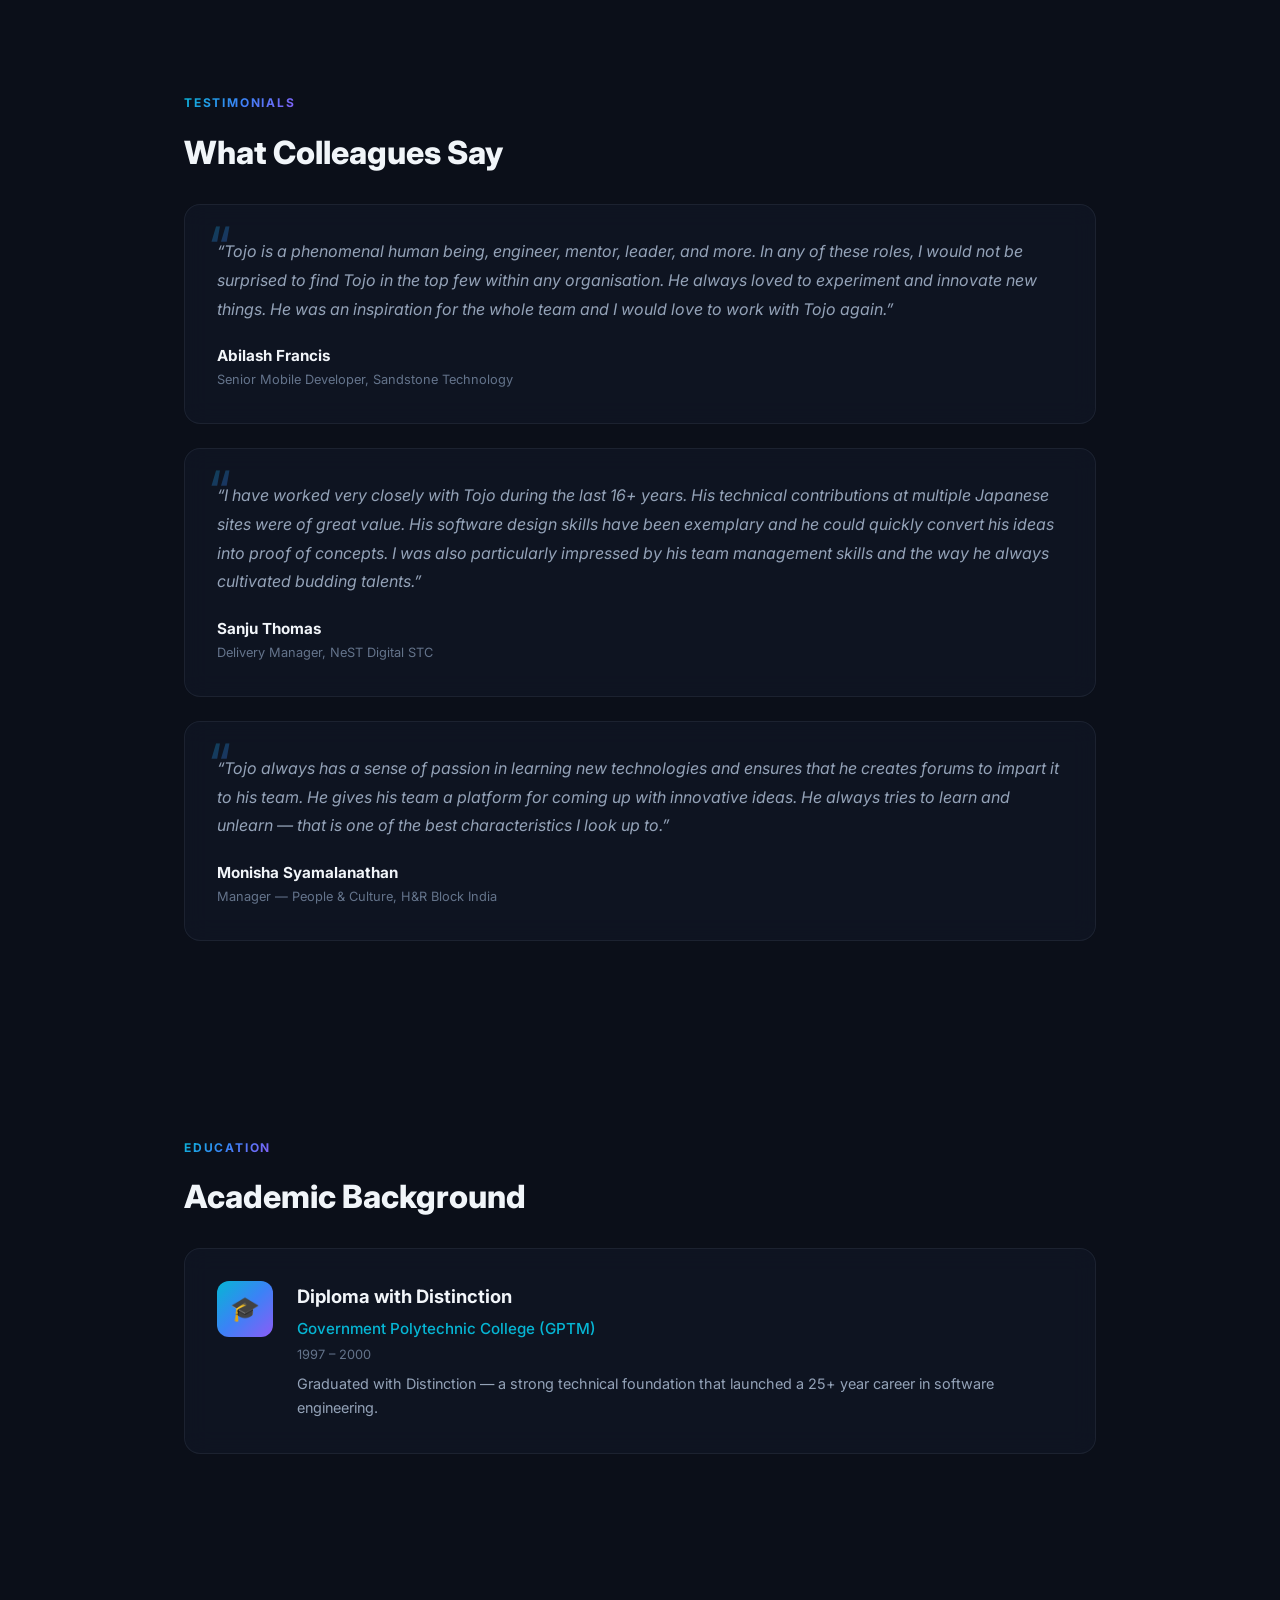
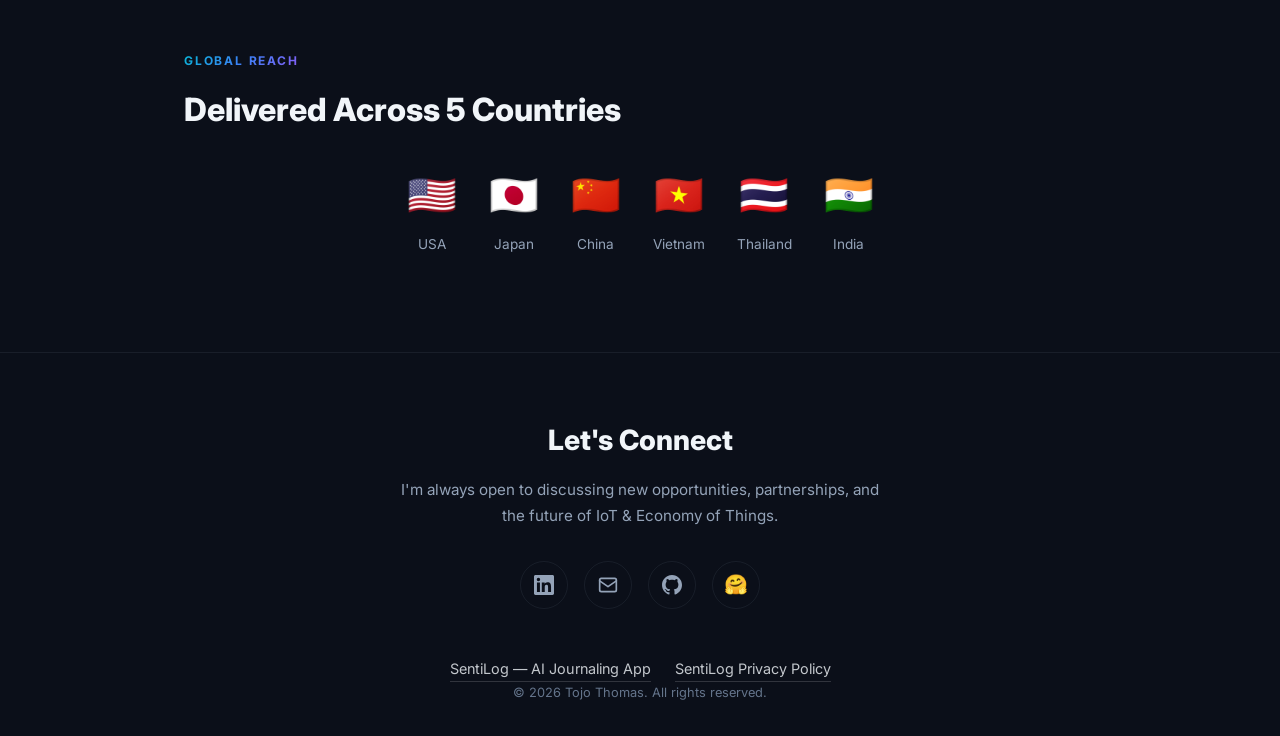
==== commit b743c50d: "SentiLog: add iOS-specific Privacy Policy and Terms of Service App Review requires policy text that " ====
--- a/index.html
+++ b/index.html
@@ -5,8 +5,8 @@
   <meta name="viewport" content="width=device-width, initial-scale=1.0" />
 
   <!-- SEO -->
-  <title>Tojo Thomas — Senior Embedded Software Engineer | C/C++, IoT, Edge Systems & Applied AI</title>
-  <meta name="description" content="Senior Embedded Software Engineer with 24+ years building IoT platforms, edge systems, and industrial automation across 5 countries. Published multilingual NLP models on HuggingFace. C/C++, ONNX, RTOS, Linux." />
+  <title>Tojo Thomas — Embedded Engineer | IoT, On-Device AI, C/C++</title>
+  <meta name="description" content="Senior Embedded Software Engineer with 24+ years in IoT, edge systems, and on-device AI across 5 countries. Published multilingual NLP models on HuggingFace. C/C++, ONNX Runtime, RTOS, Linux." />
   <meta name="keywords" content="Tojo Thomas, Embedded Systems, C++, IoT, Edge Computing, ONNX, NLP, HuggingFace, Economy of Things, Pairpoint, Android, RTOS" />
   <meta name="author" content="Tojo Thomas" />
   <meta name="robots" content="index, follow" />
@@ -16,12 +16,14 @@
   <meta property="og:type" content="website" />
   <meta property="og:title" content="Tojo Thomas — Senior Embedded Software Engineer" />
   <meta property="og:description" content="24+ years in embedded systems, IoT, and applied AI. Published ML models on HuggingFace. C/C++, RTOS, edge systems." />
-  <meta property="og:image" content="profile-avatar.png" />
+  <meta property="og:image" content="https://tojohere.dev/profile-avatar.png" />
+  <meta property="og:url" content="https://tojohere.dev/" />
 
   <!-- Twitter Card -->
   <meta name="twitter:card" content="summary_large_image" />
-  <meta name="twitter:title" content="Tojo Thomas — Senior Embedded Software Engineer" />
-  <meta name="twitter:description" content="24+ years in embedded systems, IoT, and applied AI. Published ML models on HuggingFace." />
+  <meta name="twitter:title" content="Tojo Thomas — Embedded Engineer | IoT, On-Device AI" />
+  <meta name="twitter:description" content="24+ years in embedded systems, IoT, and on-device AI. Published multilingual NLP models on HuggingFace." />
+  <meta name="twitter:image" content="https://tojohere.dev/profile-avatar.png" />
 
   <!-- Structured Data -->
   <script type="application/ld+json">
@@ -29,22 +31,13 @@
     "@context": "https://schema.org",
     "@type": "Person",
     "name": "Tojo Thomas",
+    "url": "https://tojohere.dev",
+    "image": "https://tojohere.dev/profile-avatar.png",
     "jobTitle": "Senior Embedded Software Engineer",
-    "worksFor": {
-      "@type": "Organization",
-      "name": "Pairpoint"
-    },
-    "knowsAbout": ["Embedded Systems", "IoT", "Economy of Things", "AI-Enhanced Software Engineering", "Post-Quantum Security", "Factory Automation", "Semiconductor Fabrication", "Medical Imaging", "Linux", "RTOS"],
-    "alumniOf": {
-      "@type": "EducationalOrganization",
-      "name": "Government Polytechnic College"
-    },
-    "address": {
-      "@type": "PostalAddress",
-      "addressLocality": "Kochi",
-      "addressRegion": "Kerala",
-      "addressCountry": "India"
-    },
+    "worksFor": { "@type": "Organization", "name": "Pairpoint" },
+    "knowsAbout": ["Embedded Systems", "IoT", "On-Device AI", "ONNX Runtime", "Edge Inference", "Factory Automation", "Semiconductor Fabrication", "Medical Imaging", "Linux", "RTOS", "C/C++"],
+    "alumniOf": { "@type": "CollegeOrUniversity", "name": "Government Polytechnic College" },
+    "address": { "@type": "PostalAddress", "addressLocality": "Kochi", "addressRegion": "Kerala", "addressCountry": "India" },
     "sameAs": ["https://www.linkedin.com/in/tojo-thomas-tpm/", "https://github.com/tojohere", "https://huggingface.co/tojohere"]
   }
   </script>
@@ -66,7 +59,7 @@
         <a href="#testimonials" role="menuitem">Testimonials</a>
         <a href="#education" role="menuitem">Education</a>
         <a href="#contact" role="menuitem">Contact</a>
-        <a href="/blog/npu-transformer-guide.html" role="menuitem" style="color:var(--accent-start)">Blog</a>
+        <a href="/blog/" role="menuitem" style="color:var(--accent-start)">Blog</a>
       </div>
       <button class="nav-toggle" id="navToggle" aria-label="Toggle navigation menu" aria-expanded="false">
         <span></span><span></span><span></span>
@@ -81,7 +74,7 @@
         <div class="hero-text">
           <p class="greeting">Hello, I'm</p>
           <h1>Tojo <span>Thomas</span></h1>
-          <p class="tagline">Senior Embedded Software Engineer · C/C++, IoT, Edge Systems &amp; Applied AI with <strong>24+ years</strong> building systems across IoT, industrial automation, semiconductors &amp; medical imaging in <strong>5 countries</strong>.</p>
+          <p class="tagline">24 years shipping production firmware and edge systems — from semiconductor fab automation in Japan to on-device AI inference at <strong>46ms on Android</strong>. Specialised in the full path from C/C++ embedded to quantised neural models running with no cloud dependency.</p>
           <div style="display: flex; gap: 0.75rem; flex-wrap: wrap;">
             <a href="https://www.linkedin.com/in/tojo-thomas-tpm/" target="_blank" rel="noopener noreferrer" class="hero-cta" id="hero-cta">
               <svg width="18" height="18" viewBox="0 0 24 24" fill="currentColor"><path d="M20.447 20.452h-3.554v-5.569c0-1.328-.027-3.037-1.852-3.037-1.853 0-2.136 1.445-2.136 2.939v5.667H9.351V9h3.414v1.561h.046c.477-.9 1.637-1.85 3.37-1.85 3.601 0 4.267 2.37 4.267 5.455v6.286zM5.337 7.433a2.062 2.062 0 01-2.063-2.065 2.064 2.064 0 112.063 2.065zm1.782 13.019H3.555V9h3.564v11.452zM22.225 0H1.771C.792 0 0 .774 0 1.729v20.542C0 23.227.792 24 1.771 24h20.451C23.2 24 24 23.227 24 22.271V1.729C24 .774 23.2 0 22.222 0h.003z"/></svg>
@@ -97,7 +90,7 @@
           </div>
         </div>
         <div class="hero-image">
-          <img src="profile-avatar.png" alt="Tojo Thomas — Technical Program Manager" width="260" height="260" loading="eager" />
+          <img src="profile-avatar.png" alt="Tojo Thomas — Senior Embedded Software Engineer" width="260" height="260" loading="eager" />
         </div>
       </div>
     </div>
@@ -185,9 +178,9 @@
             <div class="period">Sep 2015 – Feb 2020</div>
             <div class="description">
               <ul>
-                <li>Led 20+ engineers on smart factory solutions for Japanese semiconductor clients.</li>
-                <li>Built AI-enabled industrial monitoring and predictive systems.</li>
-                <li>Managed architecture, delivery, and client engagement across multiple sites.</li>
+                <li>Led a 20-engineer team delivering SECS-GEM/GEM300 smart factory automation systems across semiconductor fabs in Japan, China, Vietnam, and Thailand over 4.5 years.</li>
+                <li>Designed AI-enabled predictive monitoring systems for equipment uptime, reducing unplanned downtime for multiple fab clients.</li>
+                <li>Owned full delivery lifecycle: architecture, multi-site client engagement, and handover — the longest single engagement across a 24-year career.</li>
               </ul>
             </div>
           </article>
@@ -288,13 +281,14 @@
           <div class="glass-card skill-group">
             <h3>AI / ML</h3>
             <div class="skill-tags">
+              <span class="skill-tag">On-Device AI / Edge Inference</span>
+              <span class="skill-tag">ONNX Runtime</span>
+              <span class="skill-tag">LiteRT / TFLite</span>
               <span class="skill-tag">NLP / Transformers</span>
               <span class="skill-tag">HuggingFace</span>
-              <span class="skill-tag">ONNX Runtime</span>
               <span class="skill-tag">PyTorch</span>
               <span class="skill-tag">XLM-RoBERTa</span>
-              <span class="skill-tag">RunPod GPU</span>
-              <span class="skill-tag">Claude Code</span>
+              <span class="skill-tag">INT8 Quantization</span>
             </div>
           </div>
 
@@ -334,22 +328,28 @@
         <h2 class="section-title">What I'm Building</h2>
         <div class="projects-grid">
 
-          <a href="SentiLog/" class="glass-card project-card">
+          <div class="glass-card project-card">
             <div class="project-icon">
-              <img src="SentiLog/sentilog_pen.png" alt="SentiLog" width="56" height="56" style="border-radius: 12px;" />
+              <img src="SentiLog/sentilog_pen.jpg" alt="SentiLog — AI emotion journaling app" width="56" height="56" style="border-radius: 12px;" />
             </div>
             <div class="project-info">
               <h3>SentiLog</h3>
-              <p class="project-tagline">AI-Powered Emotion Journal</p>
-              <p class="project-desc">A native Android journaling app that detects 28 emotions in real-time using on-device AI. Fully private — zero cloud processing, encrypted storage, multilingual sentiment analysis.</p>
+              <p class="project-tagline">AI-Powered Emotion Journal — Live on Google Play</p>
+              <p class="project-desc">Published Android app. Runs a fine-tuned RoBERTa model entirely on-device — INT8 quantised to 120MB, inferring 28 emotions at ~46ms on Snapdragon 8 Elite (no cloud). Investigated NPU delegation on Hexagon DSP via Qualcomm AI Hub; ONNX INT8 CPU outperforms LiteRT NPU for transformer workloads due to subgraph fragmentation. Full-database AES-256 encryption via SQLCipher. Multilingual: English (bundled), German/Japanese/Korean (downloadable). Stack: Kotlin, Jetpack Compose, ONNX Runtime, Android Keystore.</p>
               <div class="project-tags">
                 <span class="skill-tag">Kotlin</span>
                 <span class="skill-tag">Jetpack Compose</span>
                 <span class="skill-tag">ONNX Runtime</span>
+                <span class="skill-tag">SQLCipher</span>
                 <span class="skill-tag">On-Device AI</span>
               </div>
-            </div>
-          </a>
+              <div style="display:flex; gap:0.75rem; margin-top:1rem; flex-wrap:wrap;">
+                <a href="https://play.google.com/store/apps/details?id=com.sentilog.app" target="_blank" rel="noopener noreferrer" style="font-size:0.82rem; font-weight:600; color:var(--accent-start); text-decoration:none; border:1px solid var(--accent-start); padding:0.3rem 0.75rem; border-radius:20px;">▶ Google Play</a>
+                <a href="SentiLog/" style="font-size:0.82rem; font-weight:600; color:var(--text-secondary); text-decoration:none; border:1px solid var(--border-color); padding:0.3rem 0.75rem; border-radius:20px;">Product Page</a>
+                <a href="/blog/npu-transformer-guide.html" style="font-size:0.82rem; font-weight:600; color:var(--text-secondary); text-decoration:none; border:1px solid var(--border-color); padding:0.3rem 0.75rem; border-radius:20px;">NPU Research</a>
+              </div>
+            </div>
+          </div>
 
           <a href="https://huggingface.co/tojohere/goemotions-de-xlm-roberta-base" target="_blank" rel="noopener noreferrer" class="glass-card project-card">
             <div class="project-icon hf-icon">
